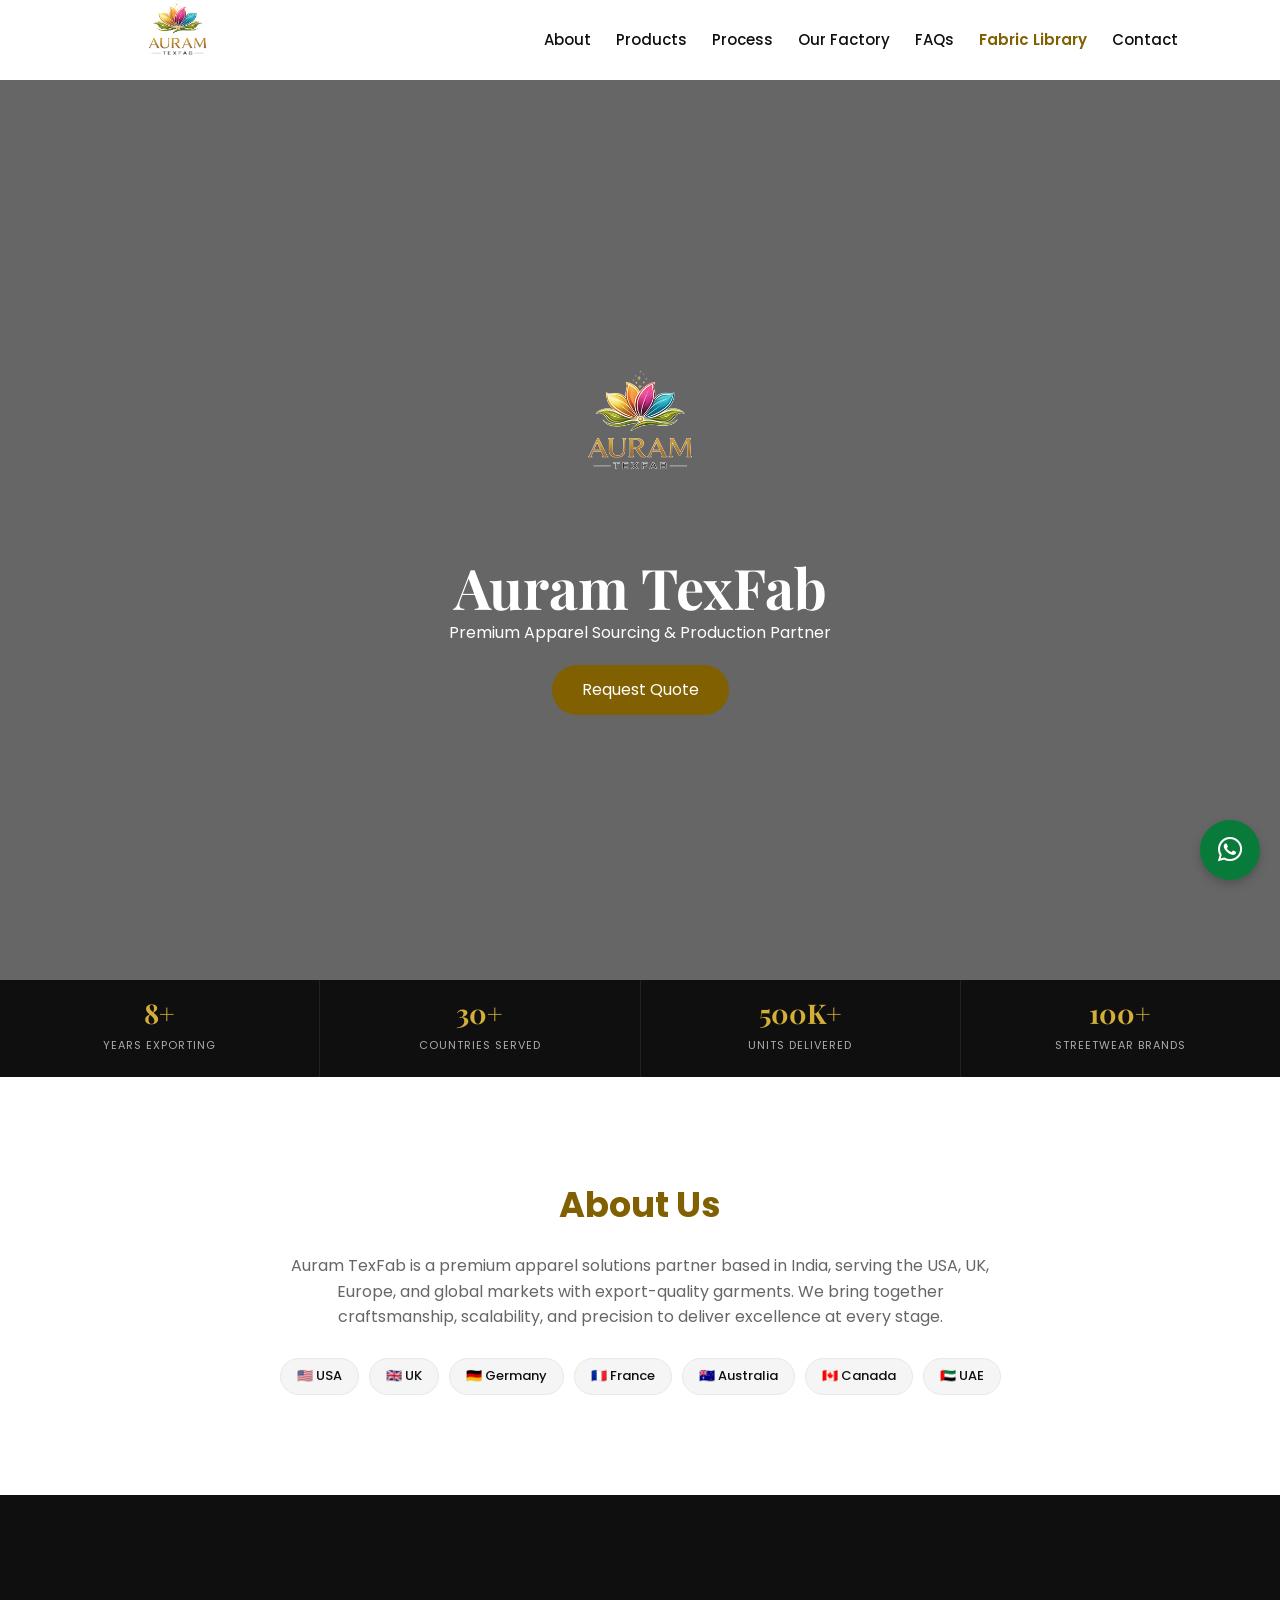
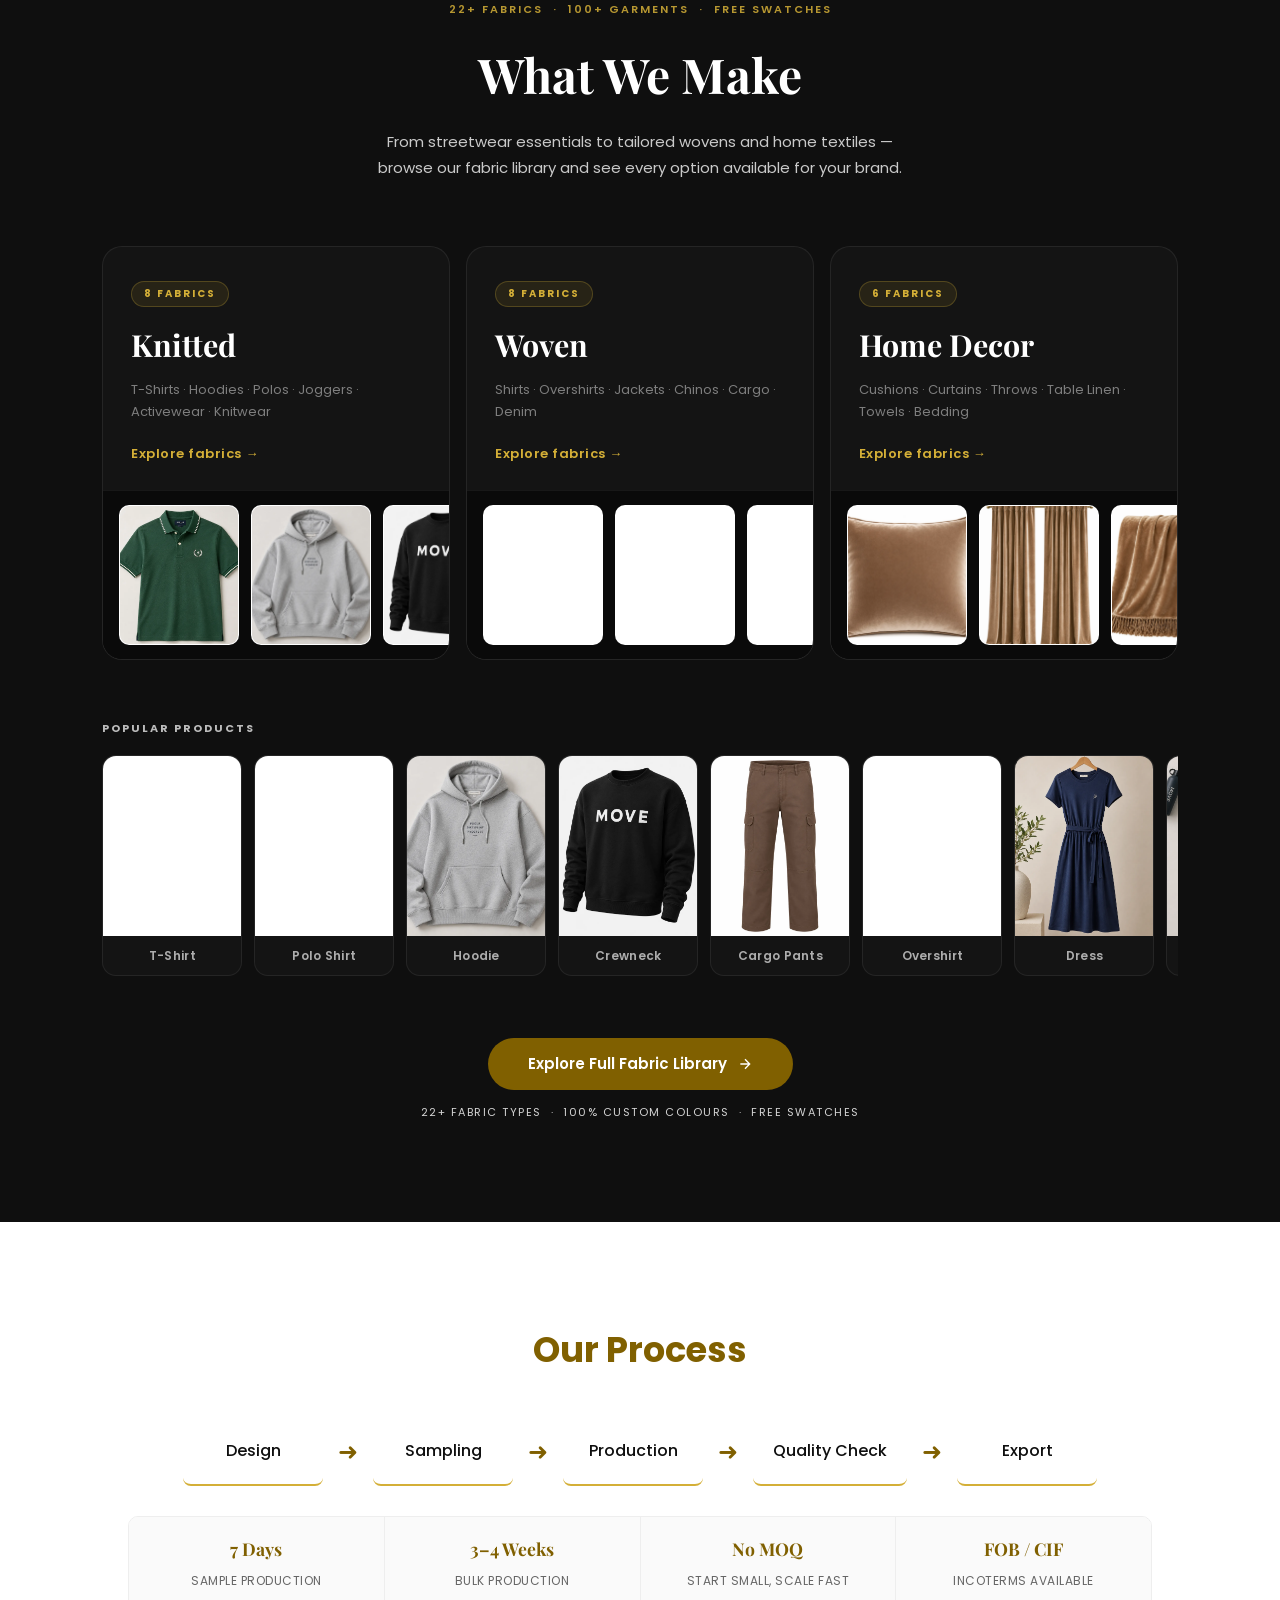
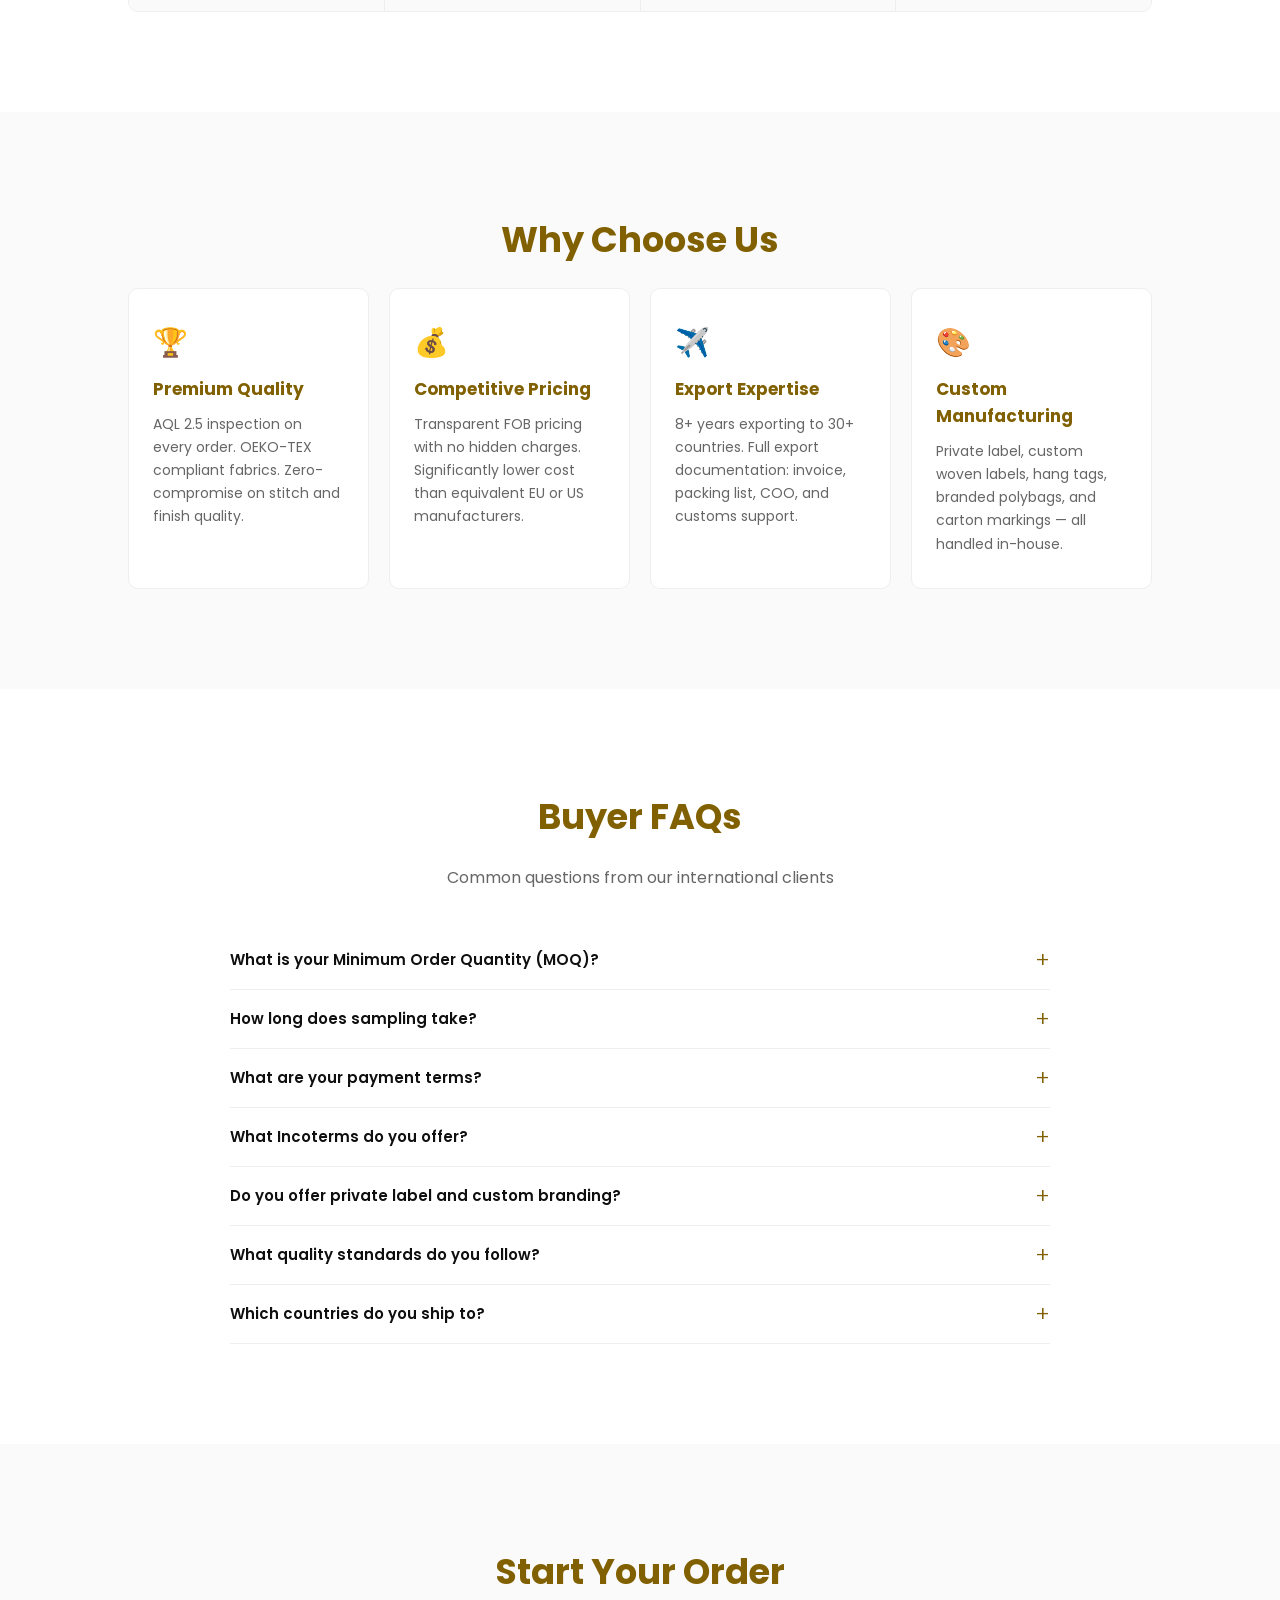
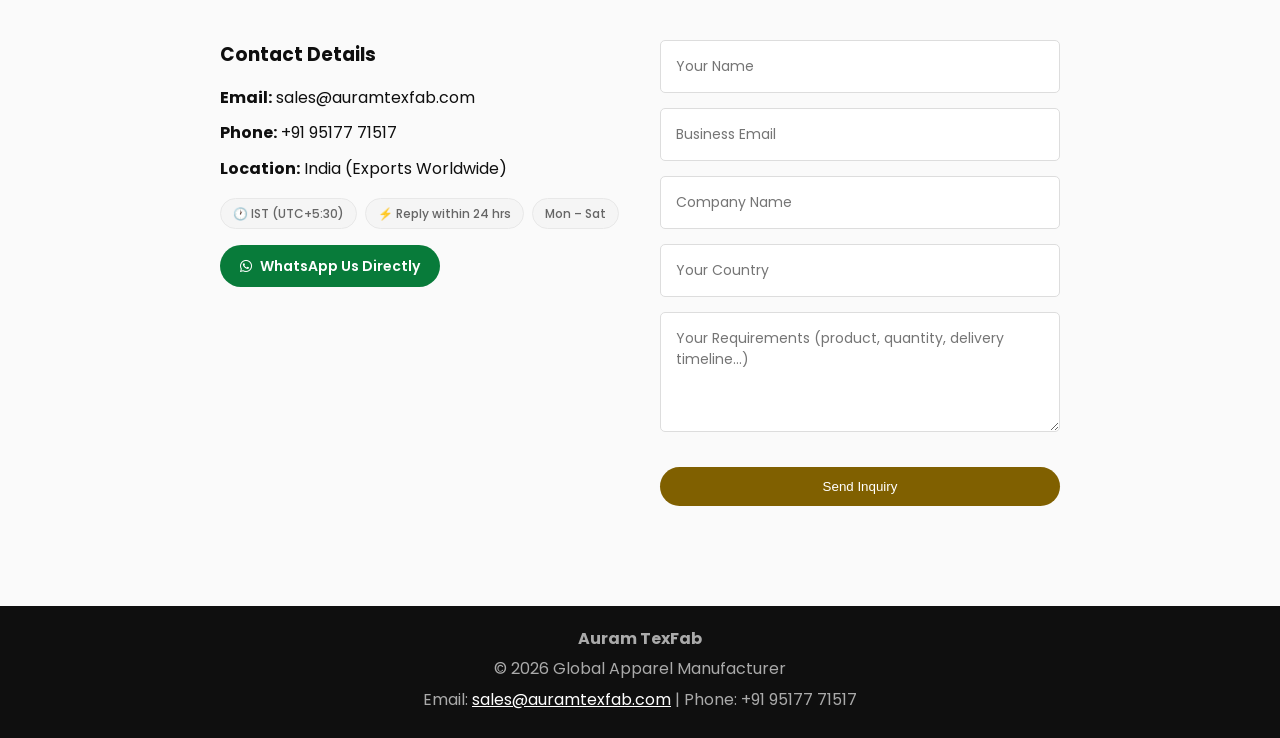
==== index.html @ 02cad9ab "Install Vercel Web Analytics ## Vercel Web Analytics Installation Report  ### Summary Successfully i" ====
<!doctype html>
<html lang="en">
  <head>
    <meta charset="UTF-8" />
    <meta name="viewport" content="width=device-width, initial-scale=1.0" />

        <meta name="description" content="Premium apparel sourcing and custom garment manufacturing from India. Explore Auram TexFab’s quality, production capabilities, and fabric collection." />
<link rel="icon" type="image/png" sizes="128x128" href="/favicon.png" />
    <title>Auram TexFab | Global Apparel Manufacturer</title>
    <script type="application/ld+json">
      {
        "@context": "https://schema.org",
        "@type": "Organization",
        "@id": "https://www.auramtexfab.com/#organization",
        "name": "Auram TexFab",
        "url": "https://www.auramtexfab.com/",
        "description": "Auram TexFab is a premium apparel solutions partner based in India, serving the USA, UK, Europe, and global markets with export-quality garments.",
        "logo": {
          "@type": "ImageObject",
          "url": "https://www.auramtexfab.com/favicon.png",
          "width": 128,
          "height": 128
        },
        "contactPoint": {
          "@type": "ContactPoint",
          "contactType": "Sales",
          "email": "sales@auramtexfab.com",
          "telephone": "+91 95177 71517",
          "availableLanguage": "English"
        }
      }
    </script>

    <link rel="stylesheet" href="Style.css" />
    <link rel="preconnect" href="https://cdnjs.cloudflare.com" crossorigin />
    <link rel="preload" href="https://cdnjs.cloudflare.com/ajax/libs/font-awesome/6.5.0/css/all.min.css" as="style" onload="this.onload=null;this.rel='stylesheet'" />
    <noscript><link rel="stylesheet" href="https://cdnjs.cloudflare.com/ajax/libs/font-awesome/6.5.0/css/all.min.css" /></noscript>
  
    <link rel="preconnect" href="https://fonts.googleapis.com" />
    <link rel="preconnect" href="https://fonts.gstatic.com" crossorigin />
    <link rel="preload" href="https://fonts.googleapis.com/css2?family=Playfair+Display:wght@600&amp;family=Poppins:wght@300;400;500;600&amp;display=swap" as="style" onload="this.onload=null;this.rel='stylesheet'" />
    <noscript><link rel="stylesheet" href="https://fonts.googleapis.com/css2?family=Playfair+Display:wght@600&amp;family=Poppins:wght@300;400;500;600&amp;display=swap" /></noscript>
  
    <!-- Vercel Web Analytics -->
    <script>
      window.va = window.va || function () { (window.vaq = window.vaq || []).push(arguments); };
    </script>
    <script defer src="/_vercel/insights/script.js"></script>
  </head>

  <body>
    <!-- NAV -->
    <nav class="nav">
      <a href="index.html"
        ><img src="LogoOptimized.svg" class="nav-logo" alt="Auram TexFab Logo"
       width="512" height="341" decoding="async"/></a>

      <button class="nav-toggle" id="navToggle" aria-label="Toggle navigation">
        &#9776;
      </button>

      <div class="nav-links" id="navLinks">
        <a href="index.html#about">About</a>
        <a href="index.html#products">Products</a>
        <a href="index.html#process">Process</a>
        <a href="gallery.html">Our Factory</a>
        <a href="index.html#faq">FAQs</a>
        <a href="catalogue/index.html">Fabric Library</a>
        <a href="index.html#contact">Contact</a>
      </div>
    </nav>

    <!-- HERO -->
    <section class="hero bg-home">
      <div class="overlay"></div>

      <div class="hero-content">
        <img src="LogoOptimized.svg" class="hero-logo" alt="Auram TexFab Hero Logo"  width="512" height="341" fetchpriority="high" decoding="async"/>
        <h1>Auram TexFab</h1>
        <p>Premium Apparel Sourcing &amp; Production Partner</p>
        <a href="#contact" class="btn">Request Quote</a>
      </div>
    </section>

    <!-- TRUST BAR -->
    <div class="trust-bar">
      <div class="trust-bar-item">
        <strong>8+</strong>
        <span>Years Exporting</span>
      </div>
      <div class="trust-bar-item">
        <strong>30+</strong>
        <span>Countries Served</span>
      </div>
      <div class="trust-bar-item">
        <strong>500K+</strong>
        <span>Units Delivered</span>
      </div>
      <div class="trust-bar-item">
        <strong>100+</strong>
        <span>Streetwear Brands</span>
      </div>
    </div>

    <!-- ABOUT -->
    <section id="about" class="section">
      <h2>About Us</h2>
      <p class="sub-text">
        Auram TexFab is a premium apparel solutions partner based in India,
        serving the USA, UK, Europe, and global markets with export-quality
        garments. We bring together craftsmanship, scalability, and precision to
        deliver excellence at every stage.
      </p>

      <div class="market-flags">
        <span class="market-flag">🇺🇸 USA</span>
        <span class="market-flag">🇬🇧 UK</span>
        <span class="market-flag">🇩🇪 Germany</span>
        <span class="market-flag">🇫🇷 France</span>
        <span class="market-flag">🇦🇺 Australia</span>
        <span class="market-flag">🇨🇦 Canada</span>
        <span class="market-flag">🇦🇪 UAE</span>
      </div>
    </section>

    <!-- COLLECTION -->
    <section id="products" class="collection-section">
      <div class="collection-inner">
        <div class="collection-head">
          <span class="collection-eyebrow"
            >22+ Fabrics &nbsp;·&nbsp; 100+ Garments &nbsp;·&nbsp; Free
            Swatches</span
          >
          <h2>What We Make</h2>
          <p class="collection-sub">
            From streetwear essentials to tailored wovens and home textiles —
            browse our fabric library and see every option available for your
            brand.
          </p>
        </div>

        <div class="collection-cats">
          <div class="ccat">
            <a href="catalogue/index.html#knitted" class="ccat-link-wrap">
              <div class="ccat-top">
                <span class="ccat-tag">8 Fabrics</span>
                <h3>Knitted</h3>
                <p>
                  T-Shirts · Hoodies · Polos · Joggers · Activewear · Knitwear
                </p>
                <span class="ccat-cta">Explore fabrics →</span>
              </div>
            </a>
            <div class="ccat-imgs">
              <a href="catalogue/index.html#knitted" class="ccat-img-link"
                ><img src="catalogue/images/polo.webp" alt="Polo"
               width="120" height="140" loading="lazy" decoding="async"/></a>
              <a href="catalogue/index.html#knitted" class="ccat-img-link"
                ><img src="catalogue/images/hooodie.webp" alt="Hoodie"
               width="120" height="140" loading="lazy" decoding="async"/></a>
              <a href="catalogue/index.html#knitted" class="ccat-img-link"
                ><img
                  src="catalogue/images/heavyweight_crew_neck.webp"
                  alt="Crewneck"
               width="120" height="140" loading="lazy" decoding="async"/></a>
            </div>
          </div>

          <div class="ccat">
            <a href="catalogue/index.html#woven" class="ccat-link-wrap">
              <div class="ccat-top">
                <span class="ccat-tag">8 Fabrics</span>
                <h3>Woven</h3>
                <p>Shirts · Overshirts · Jackets · Chinos · Cargo · Denim</p>
                <span class="ccat-cta">Explore fabrics →</span>
              </div>
            </a>
            <div class="ccat-imgs">
              <a href="catalogue/index.html#woven" class="ccat-img-link"
                ><img
                  src="catalogue/images/shirt_oxford.webp"
                  alt="Oxford Shirt"
               width="120" height="140" loading="lazy" decoding="async"/></a>
              <a href="catalogue/index.html#woven" class="ccat-img-link"
                ><img
                  src="catalogue/images/overshirt_linen.webp"
                  alt="Linen Overshirt"
               width="120" height="140" loading="lazy" decoding="async"/></a>
              <a href="catalogue/index.html#woven" class="ccat-img-link"
                ><img
                  src="catalogue/images/jacket_canvas.webp"
                  alt="Canvas Jacket"
               width="120" height="140" loading="lazy" decoding="async"/></a>
            </div>
          </div>

          <div class="ccat">
            <a href="catalogue/index.html#homedecor" class="ccat-link-wrap">
              <div class="ccat-top">
                <span class="ccat-tag">6 Fabrics</span>
                <h3>Home Decor</h3>
                <p>
                  Cushions · Curtains · Throws · Table Linen · Towels · Bedding
                </p>
                <span class="ccat-cta">Explore fabrics →</span>
              </div>
            </a>
            <div class="ccat-imgs">
              <a href="catalogue/index.html#homedecor" class="ccat-img-link"
                ><img
                  src="catalogue/images/cushion_velvet.webp"
                  alt="Velvet Cushion"
               width="120" height="140" loading="lazy" decoding="async"/></a>
              <a href="catalogue/index.html#homedecor" class="ccat-img-link"
                ><img
                  src="catalogue/images/curtain_velvet.webp"
                  alt="Velvet Curtain"
               width="120" height="140" loading="lazy" decoding="async"/></a>
              <a href="catalogue/index.html#homedecor" class="ccat-img-link"
                ><img
                  src="catalogue/images/throw_velvet.webp"
                  alt="Velvet Throw"
               width="120" height="140" loading="lazy" decoding="async"/></a>
              <a href="catalogue/index.html#homedecor" class="ccat-img-link"
                ><img src="catalogue/images/bed_linen.webp" alt="Bed Linen"
               width="120" height="140" loading="lazy" decoding="async"/></a>
              <a href="catalogue/index.html#homedecor" class="ccat-img-link"
                ><img src="catalogue/images/towel_terry.webp" alt="Terry Towel"
               width="120" height="140" loading="lazy" decoding="async"/></a>
              <a href="catalogue/index.html#homedecor" class="ccat-img-link"
                ><img
                  src="catalogue/images/tablemat_linen.webp"
                  alt="Linen Tablemat"
               width="120" height="140" loading="lazy" decoding="async"/></a>
              <a href="catalogue/index.html#homedecor" class="ccat-img-link"
                ><img
                  src="catalogue/images/cushion_felt.webp"
                  alt="Felt Cushion"
               width="120" height="140" loading="lazy" decoding="async"/></a>
              <a href="catalogue/index.html#homedecor" class="ccat-img-link"
                ><img
                  src="catalogue/images/pillowcover_velvet.webp"
                  alt="Velvet Pillowcover"
               width="120" height="140" loading="lazy" decoding="async"/></a>
            </div>
          </div>
        </div>

        <div class="pstrip-wrap">
          <div class="pstrip-label">Popular Products</div>
          <div class="product-strip">
            <a href="catalogue/index.html" class="pstrip-item"
              ><img
                src="catalogue/images/ribknit_tshirt.webp"
                alt=""
               width="225" height="180" loading="lazy" decoding="async"/><span>T-Shirt</span></a
            >
            <a href="catalogue/index.html" class="pstrip-item"
              ><img
                src="catalogue/images/polo_interlock.webp"
                alt=""
               width="225" height="180" loading="lazy" decoding="async"/><span>Polo Shirt</span></a
            >
            <a href="catalogue/index.html" class="pstrip-item"
              ><img src="catalogue/images/hooodie.webp" alt=""  width="225" height="180" loading="lazy" decoding="async"/><span
                >Hoodie</span
              ></a
            >
            <a href="catalogue/index.html" class="pstrip-item"
              ><img
                src="catalogue/images/heavyweight_crew_neck.webp"
                alt=""
               width="225" height="180" loading="lazy" decoding="async"/><span>Crewneck</span></a
            >
            <a href="catalogue/index.html" class="pstrip-item"
              ><img src="catalogue/images/cargo_twill.webp" alt=""  width="225" height="180" loading="lazy" decoding="async"/><span
                >Cargo Pants</span
              ></a
            >
            <a href="catalogue/index.html" class="pstrip-item"
              ><img
                src="catalogue/images/overshirt_linen.webp"
                alt=""
               width="225" height="180" loading="lazy" decoding="async"/><span>Overshirt</span></a
            >
            <a href="catalogue/index.html" class="pstrip-item"
              ><img src="catalogue/images/dress.webp" alt=""  width="225" height="180" loading="lazy" decoding="async"/><span
                >Dress</span
              ></a
            >
            <a href="catalogue/index.html" class="pstrip-item"
              ><img
                src="catalogue/images/frenchterry_joggers.webp"
                alt=""
               width="225" height="180" loading="lazy" decoding="async"/><span>Joggers</span></a
            >
            <a href="catalogue/index.html" class="pstrip-item"
              ><img
                src="catalogue/images/jacket_canvas.webp"
                alt=""
               width="225" height="180" loading="lazy" decoding="async"/><span>Jacket</span></a
            >
            <a href="catalogue/index.html" class="pstrip-item"
              ><img
                src="catalogue/images/loungewear.webp"
                alt=""
               width="225" height="180" loading="lazy" decoding="async"/><span>Loungewear</span></a
            >
          </div>
        </div>

        <div class="collection-cta">
          <a href="catalogue/index.html" class="btn-catalogue">
            Explore Full Fabric Library
            <svg
              viewBox="0 0 24 24"
              fill="none"
              stroke="currentColor"
              stroke-width="2"
              width="16"
              height="16"
            >
              <path d="M5 12h14M12 5l7 7-7 7" />
            </svg>
          </a>
          <p class="cta-note">
            22+ fabric types &nbsp;·&nbsp; 100% custom colours &nbsp;·&nbsp;
            Free swatches
          </p>
        </div>
      </div>
    </section>

    <!-- PROCESS -->
    <section id="process" class="section">
      <h2>Our Process</h2>

      <div class="process">
        <div class="process-step">Design</div>
        <div class="process-arrow">&#10140;</div>
        <div class="process-step">Sampling</div>
        <div class="process-arrow">&#10140;</div>
        <div class="process-step">Production</div>
        <div class="process-arrow">&#10140;</div>
        <div class="process-step">Quality Check</div>
        <div class="process-arrow">&#10140;</div>
        <div class="process-step">Export</div>
      </div>

      <div class="process-timeline">
        <div class="timeline-item">
          <strong>7 Days</strong>
          <span>Sample Production</span>
        </div>
        <div class="timeline-item">
          <strong>3–4 Weeks</strong>
          <span>Bulk Production</span>
        </div>
        <div class="timeline-item">
          <strong>No MOQ</strong>
          <span>Start small, scale fast</span>
        </div>
        <div class="timeline-item">
          <strong>FOB / CIF</strong>
          <span>Incoterms Available</span>
        </div>
      </div>
    </section>

    <!-- WHY US -->
    <section class="section light">
      <h2>Why Choose Us</h2>

      <div class="grid">
        <div class="why-card">
          <div class="why-icon">🏆</div>
          <h3>Premium Quality</h3>
          <p>
            AQL 2.5 inspection on every order. OEKO-TEX compliant fabrics.
            Zero-compromise on stitch and finish quality.
          </p>
        </div>
        <div class="why-card">
          <div class="why-icon">💰</div>
          <h3>Competitive Pricing</h3>
          <p>
            Transparent FOB pricing with no hidden charges. Significantly lower
            cost than equivalent EU or US manufacturers.
          </p>
        </div>
        <div class="why-card">
          <div class="why-icon">✈️</div>
          <h3>Export Expertise</h3>
          <p>
            8+ years exporting to 30+ countries. Full export documentation:
            invoice, packing list, COO, and customs support.
          </p>
        </div>
        <div class="why-card">
          <div class="why-icon">🎨</div>
          <h3>Custom Manufacturing</h3>
          <p>
            Private label, custom woven labels, hang tags, branded polybags, and
            carton markings — all handled in-house.
          </p>
        </div>
      </div>
    </section>

    <!-- FAQ -->
    <section id="faq" class="section">
      <h2>Buyer FAQs</h2>
      <p class="sub-text">Common questions from our international clients</p>

      <div class="faq-list">
        <div class="faq-item">
          <button class="faq-question">
            What is your Minimum Order Quantity (MOQ)?
            <span class="faq-icon">+</span>
          </button>
          <div class="faq-answer">
            We have no minimum order quantity. Whether you're launching a
            capsule collection or scaling a full streetwear line, we work with
            you at any volume. Contact us to discuss your needs.
          </div>
        </div>

        <div class="faq-item">
          <button class="faq-question">
            How long does sampling take?
            <span class="faq-icon">+</span>
          </button>
          <div class="faq-answer">
            We offer free fabric sampling so you can feel the quality before
            committing to an order. Garment sample production takes 7 days after
            design and fabric confirmation.
          </div>
        </div>

        <div class="faq-item">
          <button class="faq-question">
            What are your payment terms?
            <span class="faq-icon">+</span>
          </button>
          <div class="faq-answer">
            We accept 30% advance via T/T (bank transfer) with the 70% balance
            payable before shipment. L/C at sight is available for orders above
            $10,000. PayPal is accepted for sample payments.
          </div>
        </div>

        <div class="faq-item">
          <button class="faq-question">
            What Incoterms do you offer?
            <span class="faq-icon">+</span>
          </button>
          <div class="faq-answer">
            We ship FOB (Surat / Mumbai port), CIF to your destination port, and
            Ex-Works from our factory. We work with all major freight forwarders
            and can help coordinate logistics on your behalf.
          </div>
        </div>

        <div class="faq-item">
          <button class="faq-question">
            Do you offer private label and custom branding?
            <span class="faq-icon">+</span>
          </button>
          <div class="faq-answer">
            Yes. We handle custom woven labels, printed care labels, hang tags,
            branded polybag printing, and carton markings with your brand
            details. Full private-label production is available at no extra MOQ.
          </div>
        </div>

        <div class="faq-item">
          <button class="faq-question">
            What quality standards do you follow?
            <span class="faq-icon">+</span>
          </button>
          <div class="faq-answer">
            We follow AQL 2.5 inspection standards on all bulk orders and use
            OEKO-TEX compliant fabrics. Pre-shipment inspections by third-party
            QC agencies (QIMA, Bureau Veritas, SGS) can be arranged at your
            request.
          </div>
        </div>

        <div class="faq-item">
          <button class="faq-question">
            Which countries do you ship to?
            <span class="faq-icon">+</span>
          </button>
          <div class="faq-answer">
            We ship to the USA, UK, Germany, France, Netherlands, Australia,
            Canada, UAE, and 25+ other countries. We are experienced in all
            major international shipping regulations and customs requirements.
          </div>
        </div>
      </div>
    </section>

    <!-- CONTACT -->
    <section id="contact" class="section light">
      <h2>Start Your Order</h2>

      <div class="contact-wrapper">
        <div class="contact-info">
          <h3>Contact Details</h3>
          <p><strong>Email:</strong> sales@auramtexfab.com</p>
          <p><strong>Phone:</strong> +91 95177 71517</p>
          <p><strong>Location:</strong> India (Exports Worldwide)</p>

          <div class="contact-badges">
            <span class="contact-badge">🕐 IST (UTC+5:30)</span>
            <span class="contact-badge">⚡ Reply within 24 hrs</span>
            <span class="contact-badge">Mon – Sat</span>
          </div>

          <a
            href="https://wa.me/919517771517?text=Hi%20Auram%20TexFab%2C%20I%27m%20interested%20in%20placing%20a%20bulk%20order.%20Can%20you%20share%20your%20catalog%20and%20pricing%3F"
            class="contact-wa-link"
            target="_blank"
            rel="noopener"
          >
            <i class="fa-brands fa-whatsapp"></i> WhatsApp Us Directly
          </a>
        </div>

        <form action="https://formspree.io/f/xgoprney" method="POST">
          <input type="text" name="name" placeholder="Your Name" required />
          <input
            type="email"
            name="email"
            placeholder="Business Email"
            required
          />
          <input type="text" name="company" placeholder="Company Name" />
          <input type="text" name="country" placeholder="Your Country" />
          <textarea
            name="message"
            placeholder="Your Requirements (product, quantity, delivery timeline…)"
            required
          ></textarea>

          <input type="hidden" name="_redirect" value="thankyou.html" />
          <input type="hidden" name="source" value="Auram TexFab Website" />

          <button type="submit" class="btn">Send Inquiry</button>
        </form>
      </div>
    </section>

    <!-- FOOTER -->
    <footer class="footer-home">
      <p><strong>Auram TexFab</strong></p>
      <p>© 2026 Global Apparel Manufacturer</p>
      <p>
        Email:
        <a href="mailto:sales@auramtexfab.com">sales@auramtexfab.com</a> |
        <span class="no-wrap">Phone: +91 95177 71517</span>
      </p>
    </footer>

    <!-- WHATSAPP -->
    <a
      href="https://wa.me/919517771517?text=Hi%20Auram%20TexFab%2C%20I%27m%20interested%20in%20placing%20a%20bulk%20order.%20Can%20you%20share%20your%20catalog%20and%20pricing%3F"
      class="whatsapp"
      aria-label="Chat on WhatsApp"
      target="_blank"
      rel="noopener"
    >
      <i class="fa-brands fa-whatsapp"></i>
    </a>

    <script src="Script.js"></script>
  </body>
</html>
---- Style.css ----
/* GLOBAL */
:root {
  --gold: #D4AF37;
  --gold-action: #806000;
  --black: #0f0f0f;
  --white: #ffffff;
  --gray: #666;
}

* {
  margin: 0;
  padding: 0;
  box-sizing: border-box;
}

body {
  font-family: 'Poppins', 'Segoe UI', sans-serif;
  color: var(--black);
  background-color: var(--white);
  line-height: 1.6;
  padding-top: 80px;
}

/* NAV */
.nav {
  display: flex;
  justify-content: space-between;
  align-items: center;
  padding: 0 8%;
  height: 80px;
  position: fixed;
  top: 0;
  left: 0;
  width: 100%;
  background: rgba(255, 255, 255, 0.95);
  backdrop-filter: blur(10px);
  z-index: 1000;
}

.nav-logo {
  height: 100px;
  width: auto;
  object-fit: contain;
  transition: 0.3s;
}

.nav-links {
  display: flex;
  align-items: center;
}

.nav-links a {
  margin-left: 25px;
  text-decoration: none;
  color: var(--black);
  font-weight: 500;
  font-size: 15px;
  transition: 0.3s;
}

.nav-links a:hover {
  color: var(--gold);
}

.nav-links a[href*="catalogue"] {
  color: var(--gold-action);
  font-weight: 600;
}

.nav-toggle {
  display: none;
  font-size: 24px;
  background: none;
  border: none;
  cursor: pointer;
  color: var(--black);
}

/* HERO */
.hero {
  min-height: 100vh;
  display: flex;
  align-items: center;
  justify-content: center;
  position: relative;
  text-align: center;
}

.hero.hero-small {
  min-height: 60vh;
  padding-top: 80px;
}

.hero .overlay {
  position: absolute;
  inset: 0;
  background: rgba(0, 0, 0, 0.6);
  z-index: 1;
}

.hero.light-overlay .overlay {
  background: linear-gradient(rgba(255, 255, 255, 0.85), rgba(255, 255, 255, 0.95));
  z-index: 1;
}

.hero-content {
  position: relative;
  z-index: 2;
  color: white;
  padding: 0 20px;
  width: 100%;
}

.hero.hero-dark-text .hero-content {
  color: var(--black);
}

.hero.hero-dark-text .hero-content p {
  color: #555;
}

/* Specific Backgrounds */
.bg-home {
  background: url('https://images.unsplash.com/photo-1523381210434-271e8be1f52b?q=80&w=2000') center/cover no-repeat;
}

.bg-tshirt {
  background: url('https://images.unsplash.com/photo-1520975922203-bc0b6b6f6c0b') center/cover no-repeat;
}

.bg-jackets {
  background: url('https://images.unsplash.com/photo-1600180758890-6b94519a8ba3') center/cover no-repeat;
}

.bg-shirts {
  background: url('https://images.unsplash.com/photo-1603252109303-2751441dd157') center/cover no-repeat;
}

.bg-polos {
  background: url('images/polo-hero.png') center/cover no-repeat;
}

.bg-knitwear {
  background: url('https://images.unsplash.com/photo-1574180566232-aaad1b5b8450') center/cover no-repeat;
}

.hero-logo {
  height: 180px;
  margin-bottom: 20px;
}

.hero-logo.hero-logo-small {
  height: auto;
  width: 90px;
  filter: grayscale(100%) brightness(0);
}

.hero h1 {
  font-family: 'Playfair Display', serif;
  font-size: 3.5rem;
  line-height: 1.2;
}

.hero.hero-small h1 {
  font-family: 'Segoe UI', sans-serif;
  font-size: 42px;
  font-weight: 400;
}

.btn {
  background: var(--gold-action);
  padding: 12px 30px;
  color: white;
  text-decoration: none;
  display: inline-block;
  margin-top: 20px;
  border-radius: 30px;
  transition: 0.3s;
  border: none;
  cursor: pointer;
}

.btn:hover {
  background: #654c00;
}

/* SECTION */
.section {
  padding: 100px 10%;
  text-align: center;
}

.section.light {
  background: #fafafa;
}

.section h2 {
  color: var(--gold-action);
  margin-bottom: 20px;
  font-size: 2.2rem;
}

.sub-text {
  max-width: 700px;
  margin: auto;
  color: var(--gray);
}

/* GRID */
.grid {
  display: grid;
  grid-template-columns: repeat(auto-fit, minmax(220px, 1fr));
  gap: 20px;
}

.card {
  background: var(--white);
  padding: 40px;
  border: 1px solid #eee;
  border-radius: 10px;
  transition: 0.3s;
  display: flex;
  flex-direction: column;
}

.card.link-card {
  padding: 0;
  justify-content: center;
  align-items: center;
}

.card.link-card a {
  display: flex;
  align-items: center;
  justify-content: center;
  width: 100%;
  padding: 40px;
  text-decoration: none;
  color: var(--black);
  font-weight: 600;
  transition: 0.3s;
  height: 100%;
  overflow: hidden;
}

.card.link-card:hover {
  background: var(--gold-action);
  transform: translateY(-5px);
}

.card.link-card:hover a {
  color: white;
}

.box {
  border: 1px solid #eee;
  padding: 20px;
  border-radius: 8px;
  transition: 0.3s;
  background: var(--white);
  flex: 1;
}

.box:hover {
  transform: translateY(-5px);
  border-color: var(--gold);
}

.box h3 {
  color: var(--gold-action);
  margin-bottom: 10px;
}

/* TABLE  */
table {
  width: 100%;
  border-collapse: collapse;
  margin: 20px 0;
}

th,
td {
  padding: 15px 12px;
  border-bottom: 1px solid #eee;
  text-align: left;
}

th {
  color: var(--gold-action);
  font-weight: 600;
}

/* PROCESS */
.process {
  display: flex;
  justify-content: center;
  align-items: center;
  flex-wrap: wrap;
  gap: 15px;
  margin-top: 40px;
}

.process-step {
  padding: 20px;
  border-bottom: 2px solid var(--gold);
  font-weight: 500;
  min-width: 140px;
  background: white;
  border-radius: 8px;
  transition: all 0.3s ease;
  cursor: pointer;
}

.process-step:hover {
  background: var(--gold-action);
  color: white;
  transform: translateY(-5px);
  box-shadow: 0 8px 20px rgba(0, 0, 0, 0.15);
}

.process-arrow {
  color: var(--gold-action);
  font-size: 24px;
  transition: 0.3s ease;
}

/* CONTACT */
.contact-wrapper {
  display: flex;
  gap: 40px;
  flex-wrap: wrap;
  justify-content: center;
  align-items: flex-start;
  margin-top: 40px;
}

.contact-info {
  text-align: left;
  flex: 1;
  min-width: 250px;
  max-width: 400px;
}

.contact-info h3 {
  margin-bottom: 15px;
}

.contact-info p {
  margin: 10px 0;
}

form {
  flex: 1;
  min-width: 250px;
  max-width: 400px;
  width: 100%;
  display: flex;
  flex-direction: column;
  gap: 15px;
}

input,
textarea {
  width: 100%;
  padding: 15px;
  border: 1px solid #ddd;
  border-radius: 5px;
  font-family: inherit;
  font-size: 14px;
}

textarea {
  resize: vertical;
  min-height: 120px;
}

/* CTA  */
.cta {
  text-align: center;
  margin-top: 40px;
}

/* WHATSAPP */
.whatsapp {
  position: fixed;
  bottom: 20px;
  right: 20px;
  background: #087b3a;
  color: white;
  width: 60px;
  height: 60px;
  display: flex;
  align-items: center;
  justify-content: center;
  border-radius: 50%;
  text-decoration: none;
  font-size: 28px;
  box-shadow: 0 4px 10px rgba(0, 0, 0, 0.2);
  z-index: 1000;
  transition: 0.3s;
}

.whatsapp:hover {
  transform: scale(1.1);
  box-shadow: 0 6px 15px rgba(0, 0, 0, 0.3);
}

/* FOOTER  */
footer {
  background: var(--black);
  color: #aaa;
  text-align: center;
  padding: 20px 20px;
}

.footer-light {
  background: #f8f8f8;
  color: #111;
}

footer a {
  color: #fff;
  text-decoration: underline;
}

footer p {
  margin-bottom: 5px;
}

.no-wrap {
  white-space: nowrap;
}


@media (max-width: 900px) {
  .collection-cats {
    grid-template-columns: 1fr;
  }
}

@media (max-width: 768px) {
  .collection-section {
    padding: 60px 5%;
  }

  .collection-head h2 {
    font-size: 2.2rem;
  }

  .ccat-imgs img {
    width: 90px;
    height: 110px;
  }

  .nav {
    height: 80px;
    padding: 0 5%;
  }

  .nav-logo {
    height: 65px;
    width: auto;
  }

  .nav-toggle {
    display: block;
  }

  .nav-links {
    display: flex;
    flex-direction: column;
    width: 100%;
    background: white;
    position: absolute;
    top: 76px;
    left: 0;
    padding: 20px 0;
    box-shadow: 0 5px 10px rgba(0, 0, 0, 0.1);
    visibility: hidden;
    opacity: 0;
    transform: translateY(-10px);
    transition: all 0.3s ease;
  }

  .nav-links.active {
    visibility: visible;
    opacity: 1;
    transform: translateY(0);
  }

  .nav-links a {
    margin: 8px 0;
    font-size: 18px;
  }

  .hero h1 {
    font-size: 2.5rem;
  }

  .hero.hero-small h1 {
    font-size: 32px;
  }

  .section {
    padding: 60px 5%;
  }

  .process {
    flex-direction: column;
  }

  .process-arrow {
    transform: rotate(90deg);
  }

  .contact-wrapper {
    flex-direction: column;
    align-items: center;
  }

  .contact-info {
    text-align: center;
  }
}

@media (max-width: 480px) {
  .hero h1 {
    font-size: 2rem;
  }

  table {
    display: block;
    overflow-x: auto;
    white-space: nowrap;
  }
}

/* ─── COLLECTION SECTION ────────────────────────── */
.collection-section {
  background: var(--black);
  padding: 100px 8%;
}

.collection-inner {
  max-width: 1200px;
  margin: 0 auto;
}

.collection-head {
  text-align: center;
  margin-bottom: 64px;
}

.collection-eyebrow {
  display: inline-block;
  font-size: 11px;
  font-weight: 600;
  letter-spacing: 2px;
  text-transform: uppercase;
  color: var(--gold);
  margin-bottom: 18px;
  opacity: 0.85;
}

.collection-head h2 {
  font-family: 'Playfair Display', serif;
  font-size: 3rem;
  color: #fff;
  margin-bottom: 16px;
}

.collection-sub {
  color: rgba(255, 255, 255, 0.78);
  max-width: 540px;
  margin: 0 auto;
  font-size: 15px;
  line-height: 1.75;
}

/* ── Category Cards ── */
.collection-cats {
  display: grid;
  grid-template-columns: repeat(3, 1fr);
  gap: 16px;
  margin-bottom: 60px;
}

.ccat {
  background: #141414;
  border: 1px solid rgba(255, 255, 255, 0.07);
  border-radius: 20px;
  overflow: hidden;
  text-decoration: none;
  display: flex;
  flex-direction: column;
  transition: all 0.35s ease;
}

.ccat:hover {
  border-color: var(--gold);
  transform: translateY(-6px);
  box-shadow: 0 20px 50px rgba(212, 175, 55, 0.1);
}

.ccat-top {
  padding: 32px 28px 24px;
  flex: 1;
}

.ccat-tag {
  display: inline-block;
  font-size: 10px;
  font-weight: 700;
  letter-spacing: 2px;
  text-transform: uppercase;
  color: var(--gold);
  background: rgba(212, 175, 55, 0.1);
  border: 1px solid rgba(212, 175, 55, 0.25);
  padding: 4px 12px;
  border-radius: 100px;
  margin-bottom: 14px;
}

.ccat-top h3 {
  font-family: 'Playfair Display', serif;
  font-size: 1.9rem;
  color: #fff;
  margin: 0 0 10px;
}

.ccat-top p {
  font-size: 13px;
  color: rgba(255, 255, 255, 0.45);
  line-height: 1.65;
  margin: 0 0 18px;
}

.ccat-cta {
  font-size: 13px;
  font-weight: 600;
  color: var(--gold);
  letter-spacing: 0.5px;
  transition: letter-spacing 0.3s;
}

.ccat:hover .ccat-cta {
  letter-spacing: 1.5px;
}

.ccat-link-wrap {
  text-decoration: none;
  display: flex;
  flex-direction: column;
  flex: 1;
  color: inherit;
}

.ccat-imgs {
  display: flex;
  gap: 12px;
  background: #0a0a0a;
  border-top: 1px solid rgba(255, 255, 255, 0.06);
  overflow-x: auto;
  padding: 14px 16px;
  scrollbar-width: none;
  -webkit-overflow-scrolling: touch;
  cursor: grab;
}

.ccat-imgs.active {
  cursor: grabbing;
}

.ccat-imgs::-webkit-scrollbar {
  display: none;
}

.ccat-img-link {
  flex: 0 0 120px;
  width: 120px;
  height: 140px;
  overflow: hidden;
  border-radius: 10px;
  background: #fff;
  transition: all 0.3s ease;
  border: 1px solid rgba(255, 255, 255, 0.03);
}

.ccat-img-link:hover {
  border-color: rgba(212, 175, 55, 0.35);
  background: #121212;
}

.ccat-imgs img {
  width: 120px;
  height: 140px;
  object-fit: cover;
  object-position: center;
  background: #fff;
  padding: 0;
  transition: transform 0.4s ease;
  display: block;
}

.ccat:hover .ccat-imgs img {
  transform: translateY(-4px);
}

/* ── Product Strip ── */
.pstrip-wrap {
  margin-bottom: 56px;
}

.pstrip-label {
  font-size: 11px;
  font-weight: 700;
  letter-spacing: 2px;
  text-transform: uppercase;
  color: rgba(255, 255, 255, 0.72);
  margin-bottom: 18px;
}

.product-strip {
  display: flex;
  gap: 12px;
  overflow-x: auto;
  padding-bottom: 6px;
  scrollbar-width: none;
  cursor: grab;
  -webkit-overflow-scrolling: touch;
}

.product-strip.active {
  cursor: grabbing;
}

.product-strip::-webkit-scrollbar {
  display: none;
}

.pstrip-item {
  flex-shrink: 0;
  width: 140px;
  background: #141414;
  border: 1px solid rgba(255, 255, 255, 0.07);
  border-radius: 14px;
  overflow: hidden;
  text-align: center;
  text-decoration: none;
  transition: all 0.3s ease;
  display: block;
}

.pstrip-item:hover {
  border-color: var(--gold);
  transform: translateY(-4px);
  box-shadow: 0 12px 28px rgba(212, 175, 55, 0.1);
}

.pstrip-item img {
  width: 100%;
  height: 180px;
  object-fit: cover;
  object-position: center;
  display: block;
  background: #fff;
  padding: 0;
}

.pstrip-item span {
  display: block;
  font-size: 12px;
  font-weight: 600;
  color: rgba(255, 255, 255, 0.65);
  padding: 10px 8px;
  letter-spacing: 0.3px;
}

/* ── Collection CTA ── */
.collection-cta {
  text-align: center;
}

.btn-catalogue {
  display: inline-flex;
  align-items: center;
  gap: 10px;
  background: var(--gold-action);
  color: #fff;
  padding: 14px 40px;
  border-radius: 100px;
  text-decoration: none;
  font-weight: 600;
  font-size: 15px;
  transition: all 0.3s ease;
  margin-bottom: 14px;
}

.btn-catalogue:hover {
  background: #654c00;
  gap: 16px;
}

.cta-note {
  font-size: 11px;
  color: rgba(255, 255, 255, 0.82);
  margin: 0;
  text-transform: uppercase;
  letter-spacing: 1.5px;
}

/* ─── TRUST BAR ──────────────────────────────────── */
.trust-bar {
  background: var(--black);
  color: #fff;
  display: flex;
  flex-wrap: wrap;
  justify-content: center;
}

.trust-bar-item {
  flex: 1;
  min-width: 150px;
  padding: 20px 24px;
  text-align: center;
  border-right: 1px solid rgba(255, 255, 255, 0.08);
}

.trust-bar-item:last-child {
  border-right: none;
}

.trust-bar-item strong {
  display: block;
  font-size: 1.7rem;
  color: var(--gold);
  font-family: 'Playfair Display', serif;
  line-height: 1;
  margin-bottom: 4px;
}

.trust-bar-item span {
  font-size: 11px;
  text-transform: uppercase;
  letter-spacing: 1px;
  opacity: 0.65;
}

/* ─── MARKET FLAGS ───────────────────────────────── */
.market-flags {
  display: flex;
  flex-wrap: wrap;
  gap: 10px;
  justify-content: center;
  margin-top: 28px;
}

.market-flag {
  background: #f5f5f5;
  border: 1px solid #e8e8e8;
  border-radius: 100px;
  padding: 7px 16px;
  font-size: 13px;
  font-weight: 500;
  display: flex;
  align-items: center;
  gap: 6px;
}

/* ─── ENHANCED WHY-US CARDS ──────────────────────── */
.why-card {
  background: #fff;
  border: 1px solid #eee;
  border-radius: 10px;
  padding: 32px 24px;
  text-align: left;
  transition: 0.3s;
  display: flex;
  flex-direction: column;
  gap: 10px;
}

.why-card:hover {
  transform: translateY(-4px);
  border-color: var(--gold);
  box-shadow: 0 12px 30px rgba(212, 175, 55, 0.12);
}

.why-card .why-icon {
  font-size: 28px;
}

.why-card h3 {
  color: var(--gold-action);
  font-size: 17px;
  margin: 0;
}

.why-card p {
  color: var(--gray);
  font-size: 14px;
  margin: 0;
  line-height: 1.65;
}

/* ─── PROCESS TIMELINE STRIP ─────────────────────── */
.process-timeline {
  display: flex;
  flex-wrap: wrap;
  justify-content: center;
  margin-top: 30px;
  border: 1px solid #eee;
  border-radius: 10px;
  overflow: hidden;
}

.timeline-item {
  flex: 1;
  min-width: 150px;
  padding: 18px 20px;
  text-align: center;
  border-right: 1px solid #eee;
  background: #fafafa;
}

.timeline-item:last-child {
  border-right: none;
}

.timeline-item strong {
  display: block;
  font-size: 1.1rem;
  color: var(--gold-action);
  margin-bottom: 4px;
  font-family: 'Playfair Display', serif;
}

.timeline-item span {
  font-size: 12px;
  color: var(--gray);
  text-transform: uppercase;
  letter-spacing: 0.5px;
}

/* ─── FAQ ────────────────────────────────────────── */
.faq-list {
  max-width: 820px;
  margin: 40px auto 0;
  text-align: left;
}

.faq-item {
  border-bottom: 1px solid #eee;
}

.faq-question {
  width: 100%;
  background: none;
  border: none;
  padding: 18px 0;
  text-align: left;
  font-size: 15px;
  font-weight: 600;
  cursor: pointer;
  display: flex;
  justify-content: space-between;
  align-items: center;
  color: var(--black);
  font-family: inherit;
  line-height: 1.4;
}

.faq-icon {
  color: var(--gold-action);
  font-size: 22px;
  font-weight: 300;
  transition: transform 0.3s;
  flex-shrink: 0;
  margin-left: 16px;
  line-height: 1;
}

.faq-item.open .faq-icon {
  transform: rotate(45deg);
}

.faq-answer {
  max-height: 0;
  overflow: hidden;
  transition: max-height 0.35s ease, padding 0.35s ease;
  color: var(--gray);
  font-size: 14px;
  line-height: 1.75;
}

.faq-item.open .faq-answer {
  max-height: 300px;
  padding-bottom: 20px;
}

/* ─── CONTACT IMPROVEMENTS ───────────────────────── */
.contact-badges {
  display: flex;
  flex-wrap: wrap;
  gap: 8px;
  margin-top: 16px;
}

.contact-badge {
  background: #f5f5f5;
  border: 1px solid #e8e8e8;
  border-radius: 100px;
  padding: 5px 12px;
  font-size: 12px;
  color: var(--gray);
  font-weight: 500;
}

.contact-wa-link {
  display: inline-flex;
  align-items: center;
  gap: 8px;
  background: #087b3a;
  color: #fff;
  padding: 10px 20px;
  border-radius: 30px;
  text-decoration: none;
  font-weight: 600;
  font-size: 14px;
  transition: 0.3s;
  margin-top: 16px;
}

.contact-wa-link:hover {
  background: #065b2c;
}

/* ─── ORDER SPECS (product pages) ────────────────── */
.specs-dl {
  display: grid;
  grid-template-columns: repeat(auto-fit, minmax(180px, 1fr));
  gap: 14px;
  margin-top: 20px;
  text-align: left;
}

.specs-dl div {
  background: #fafafa;
  border: 1px solid #eee;
  border-radius: 8px;
  padding: 14px 16px;
}

.specs-dl dt {
  font-size: 11px;
  text-transform: uppercase;
  letter-spacing: 1px;
  color: var(--gray);
  font-weight: 600;
  margin-bottom: 6px;
}

.specs-dl dd {
  margin: 0;
  font-weight: 600;
  font-size: 15px;
  color: var(--black);
}

/* ─── WHATSAPP TOOLTIP ───────────────────────────── */
.whatsapp::before {
  content: 'Chat on WhatsApp';
  position: absolute;
  right: calc(100% + 12px);
  top: 50%;
  transform: translateY(-50%) translateX(6px);
  background: #075e54;
  color: #fff;
  padding: 6px 14px;
  border-radius: 20px;
  font-size: 13px;
  white-space: nowrap;
  opacity: 0;
  transition: opacity 0.2s, transform 0.2s;
  pointer-events: none;
  font-family: 'Poppins', sans-serif;
}

.whatsapp:hover::before {
  opacity: 1;
  transform: translateY(-50%) translateX(0);
}

/* ─── NAV LOGO PRODUCT PAGES ─────────────────────── */
.nav-logo-product {
  height: 65px;
}

/* Thank you page specific */
.thankyou-container {
  display: flex;
  flex-direction: column;
  align-items: center;
  justify-content: center;
  height: 100vh;
  text-align: center;
  padding: 20px;
}

/* MOBILE OVERRIDES FOR COLLECTION SECTION */
@media (max-width: 900px) {
  .collection-cats {
    grid-template-columns: 1fr;
  }
}

@media (max-width: 768px) {
  html, body {
    overflow-x: hidden;
  }

  .collection-section {
    padding: 60px 5%;
  }

  .collection-head h2 {
    font-size: 2.2rem;
  }

  .ccat-img-link {
    flex: 0 0 90px;
    width: 90px;
    height: 110px;
  }

  .ccat-imgs img {
    width: 90px;
    height: 110px;
  }
  .contact-badges {
    justify-content: center;
    gap: 10px;
  }

  .contact-badge {
    text-align: center;
  }
}
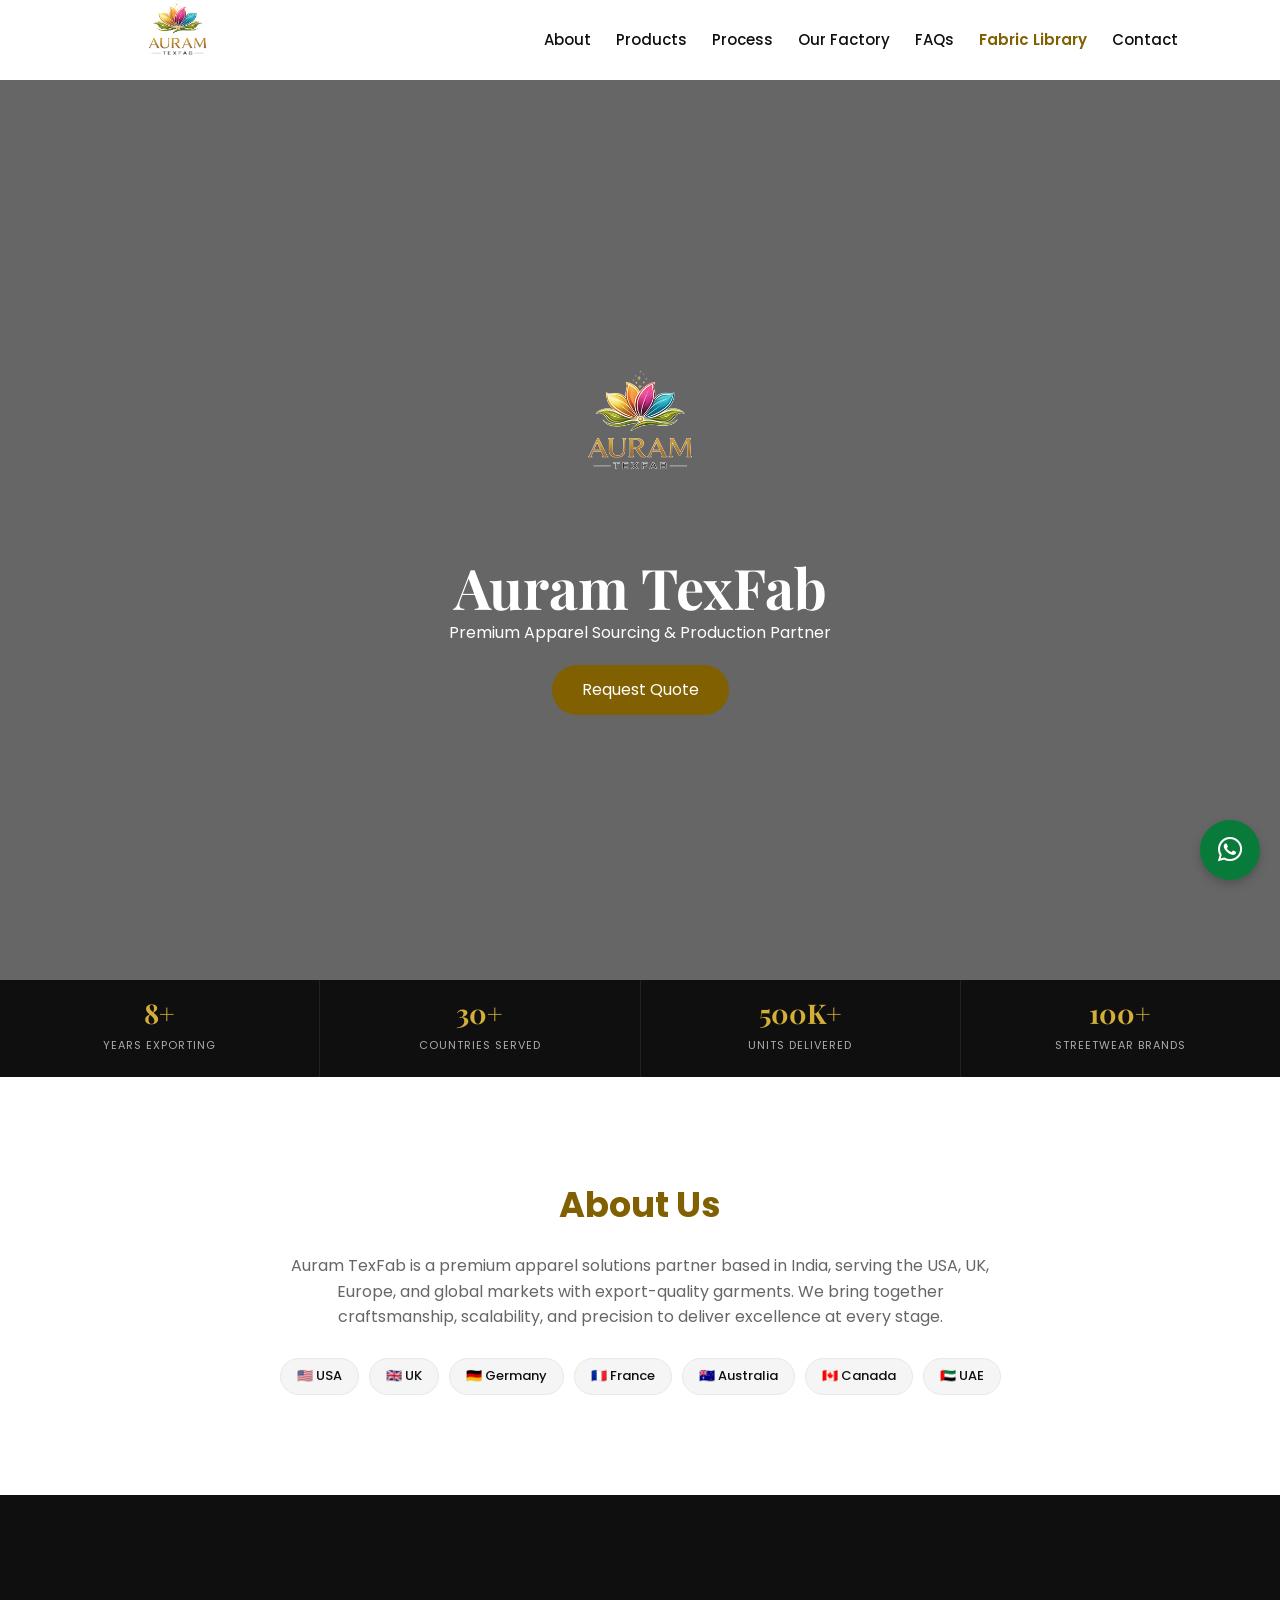
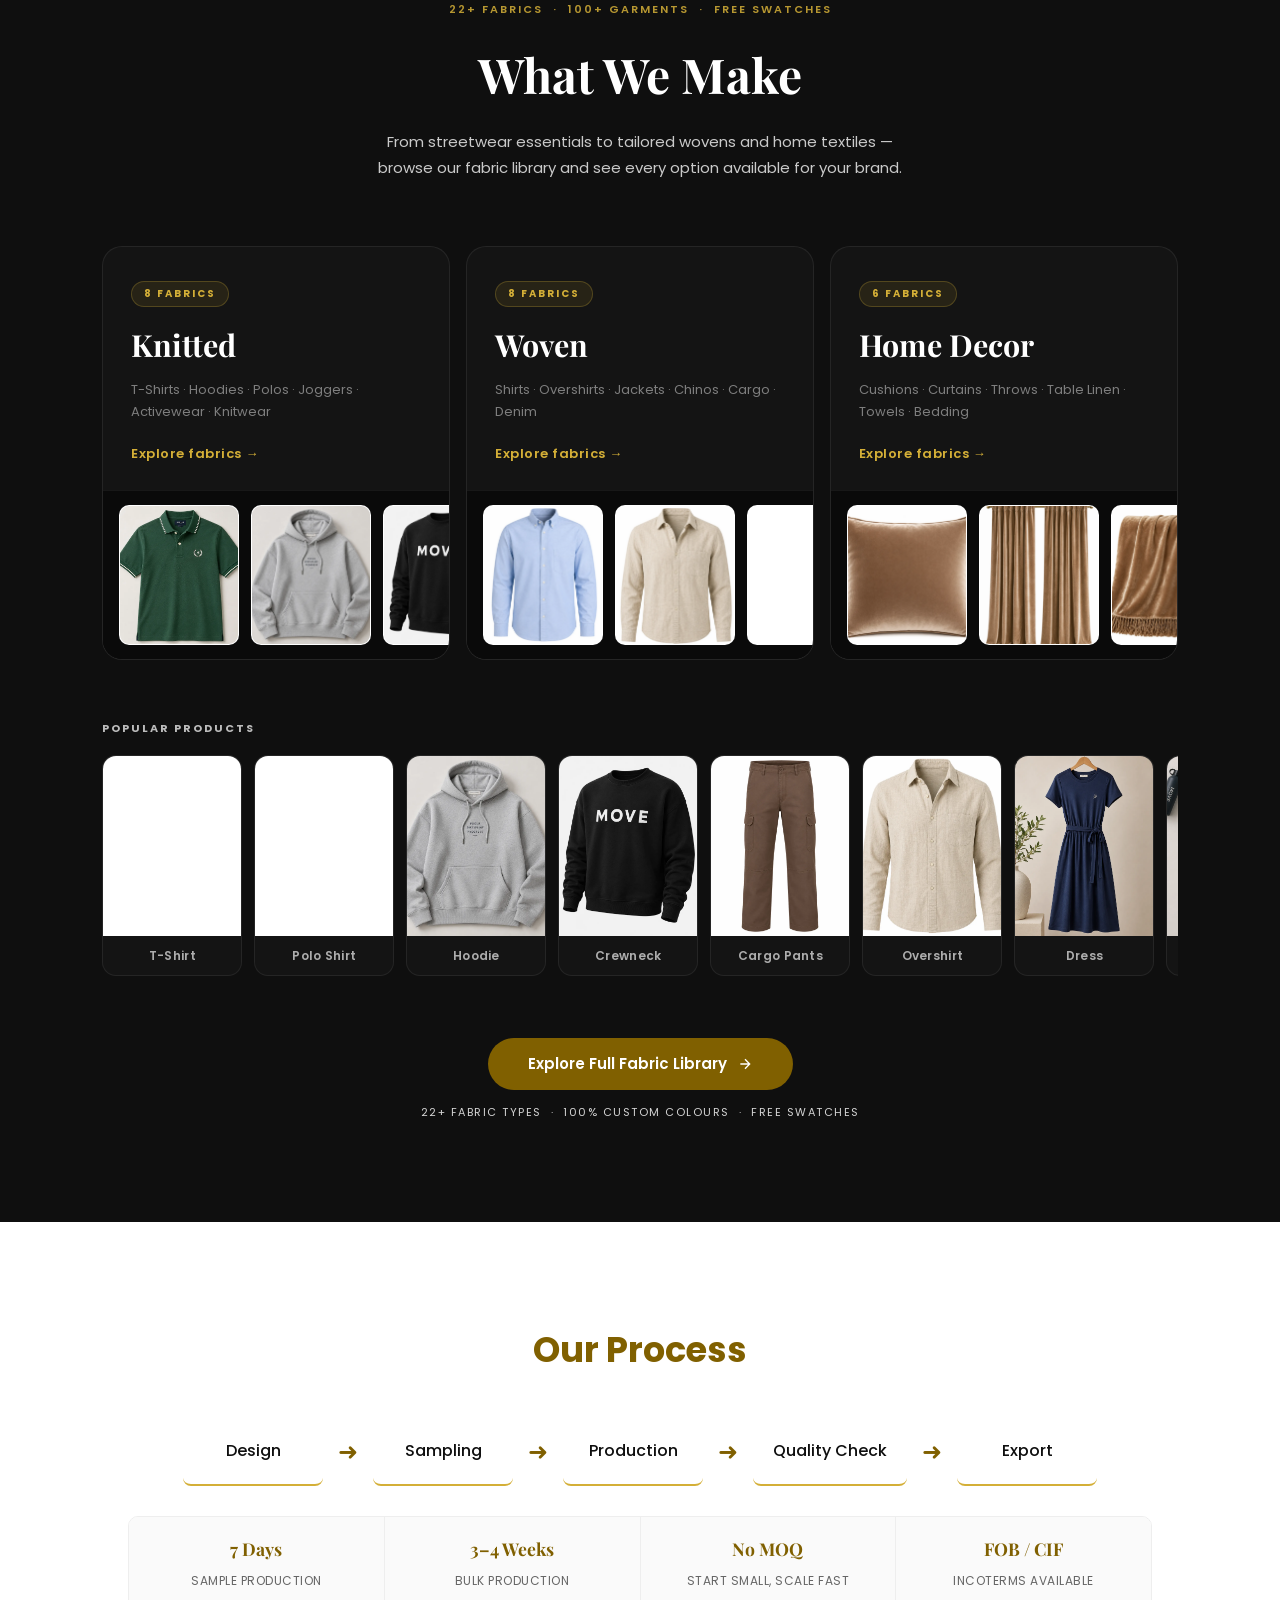
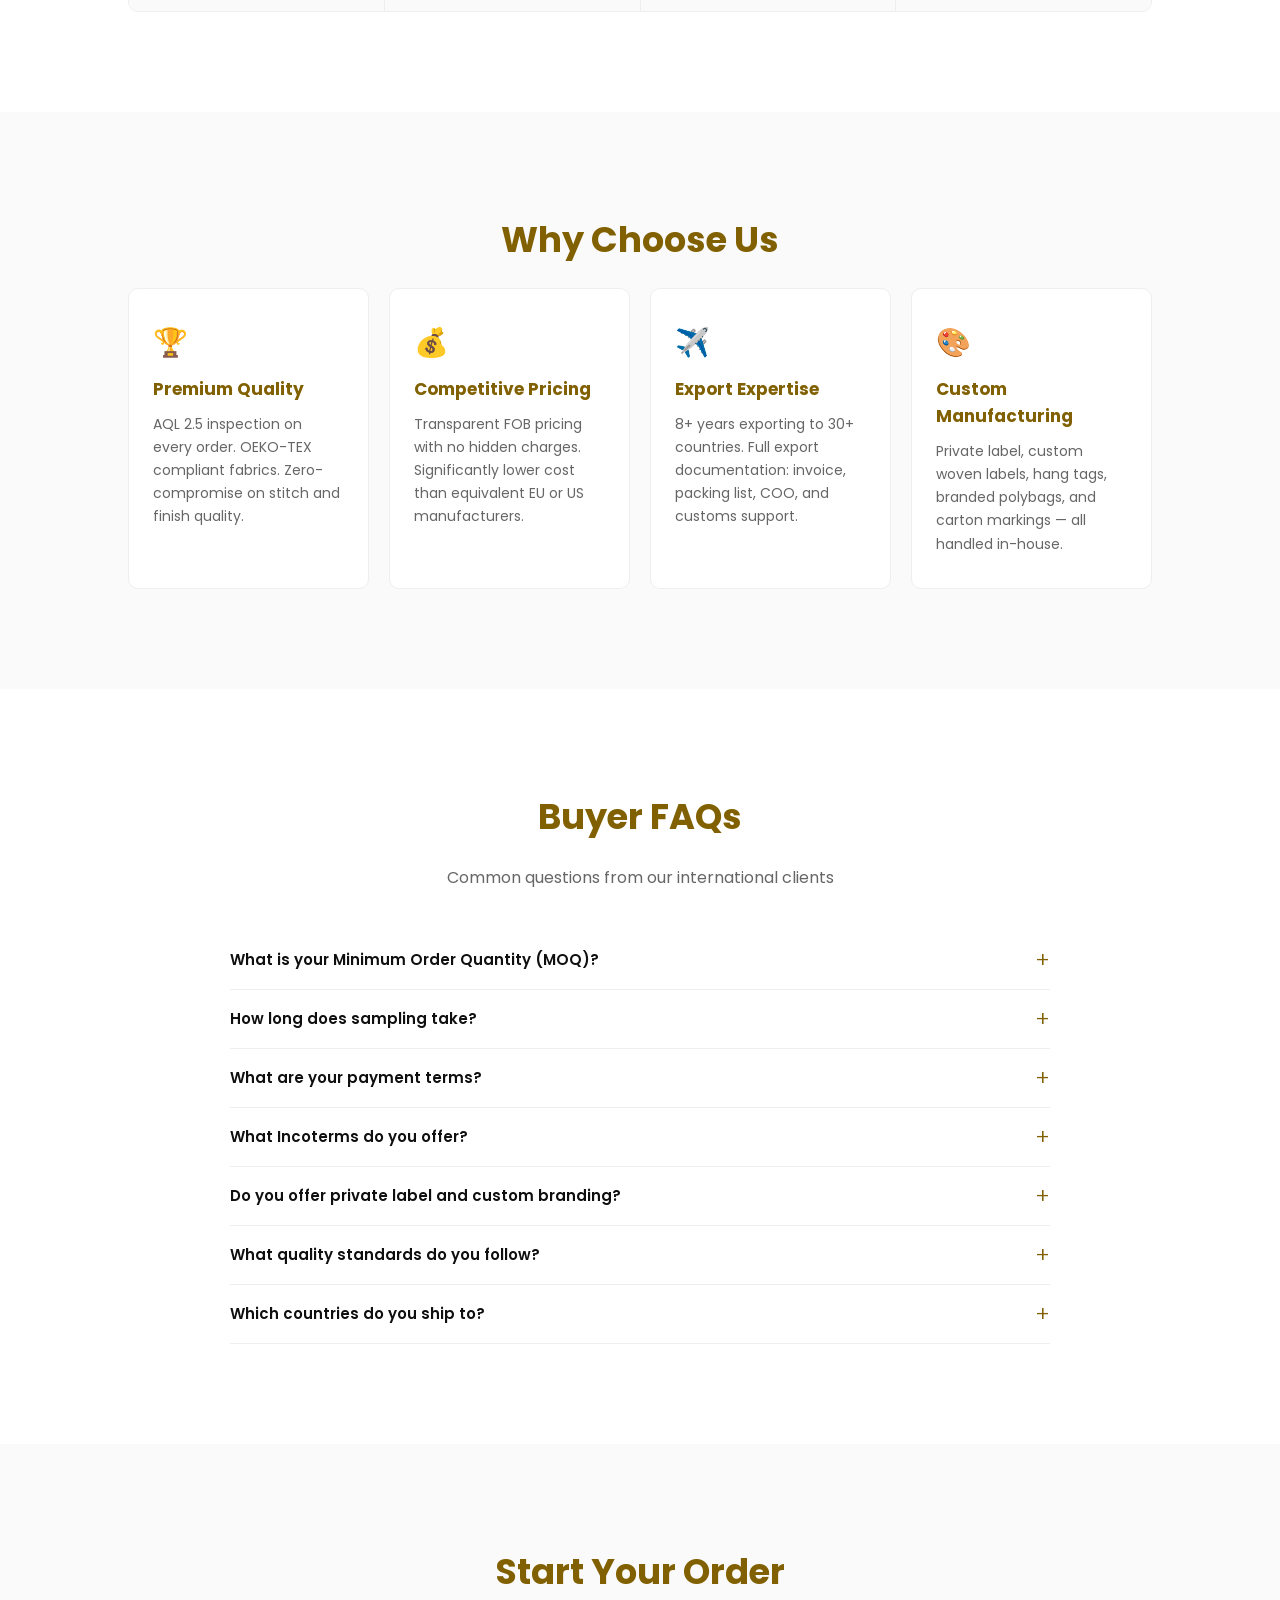
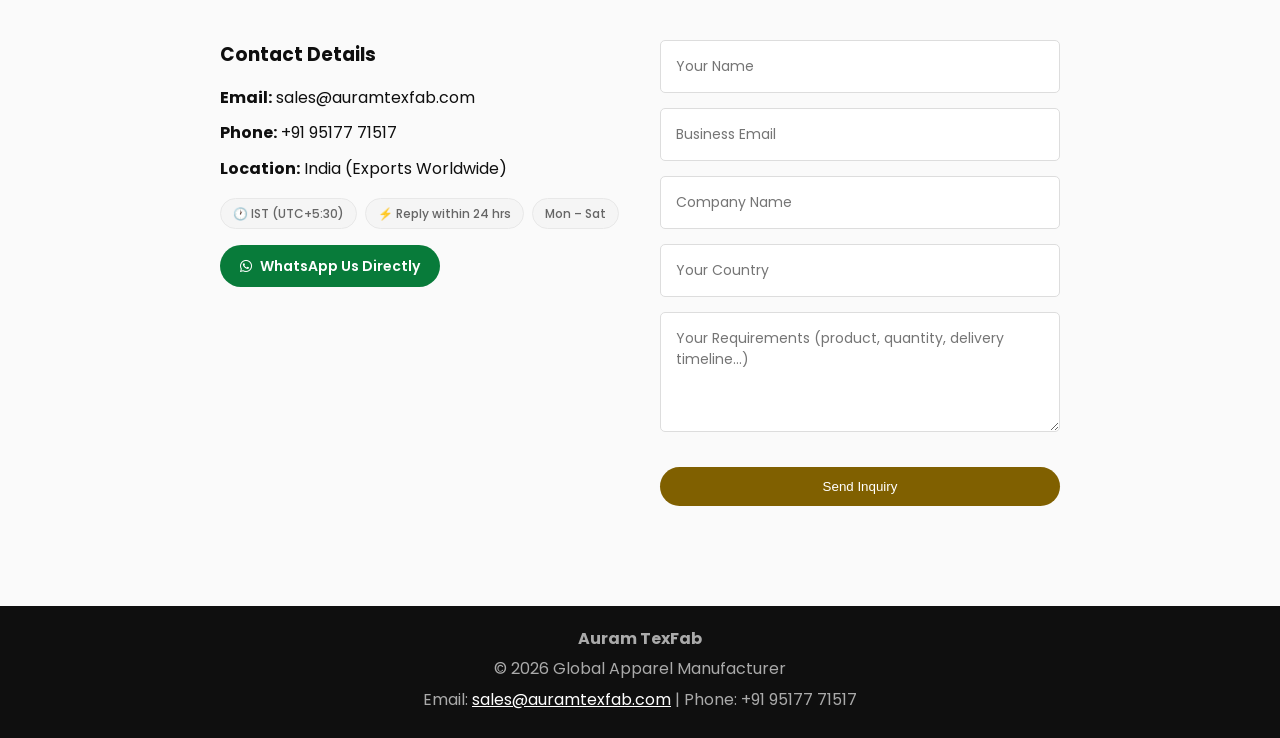
==== commit 8fc7ddec: "Install Google Analytics 4" ====
--- a/index.html
+++ b/index.html
@@ -40,12 +40,6 @@
     <link rel="preconnect" href="https://fonts.gstatic.com" crossorigin />
     <link rel="preload" href="https://fonts.googleapis.com/css2?family=Playfair+Display:wght@600&amp;family=Poppins:wght@300;400;500;600&amp;display=swap" as="style" onload="this.onload=null;this.rel='stylesheet'" />
     <noscript><link rel="stylesheet" href="https://fonts.googleapis.com/css2?family=Playfair+Display:wght@600&amp;family=Poppins:wght@300;400;500;600&amp;display=swap" /></noscript>
-  
-    <!-- Vercel Web Analytics -->
-    <script>
-      window.va = window.va || function () { (window.vaq = window.vaq || []).push(arguments); };
-    </script>
-    <script defer src="/_vercel/insights/script.js"></script>
   </head>
 
   <body>
@@ -574,5 +568,6 @@
     </a>
 
     <script src="Script.js"></script>
-  </body>
+    <script src="/analytics.js"></script>
+</body>
 </html>
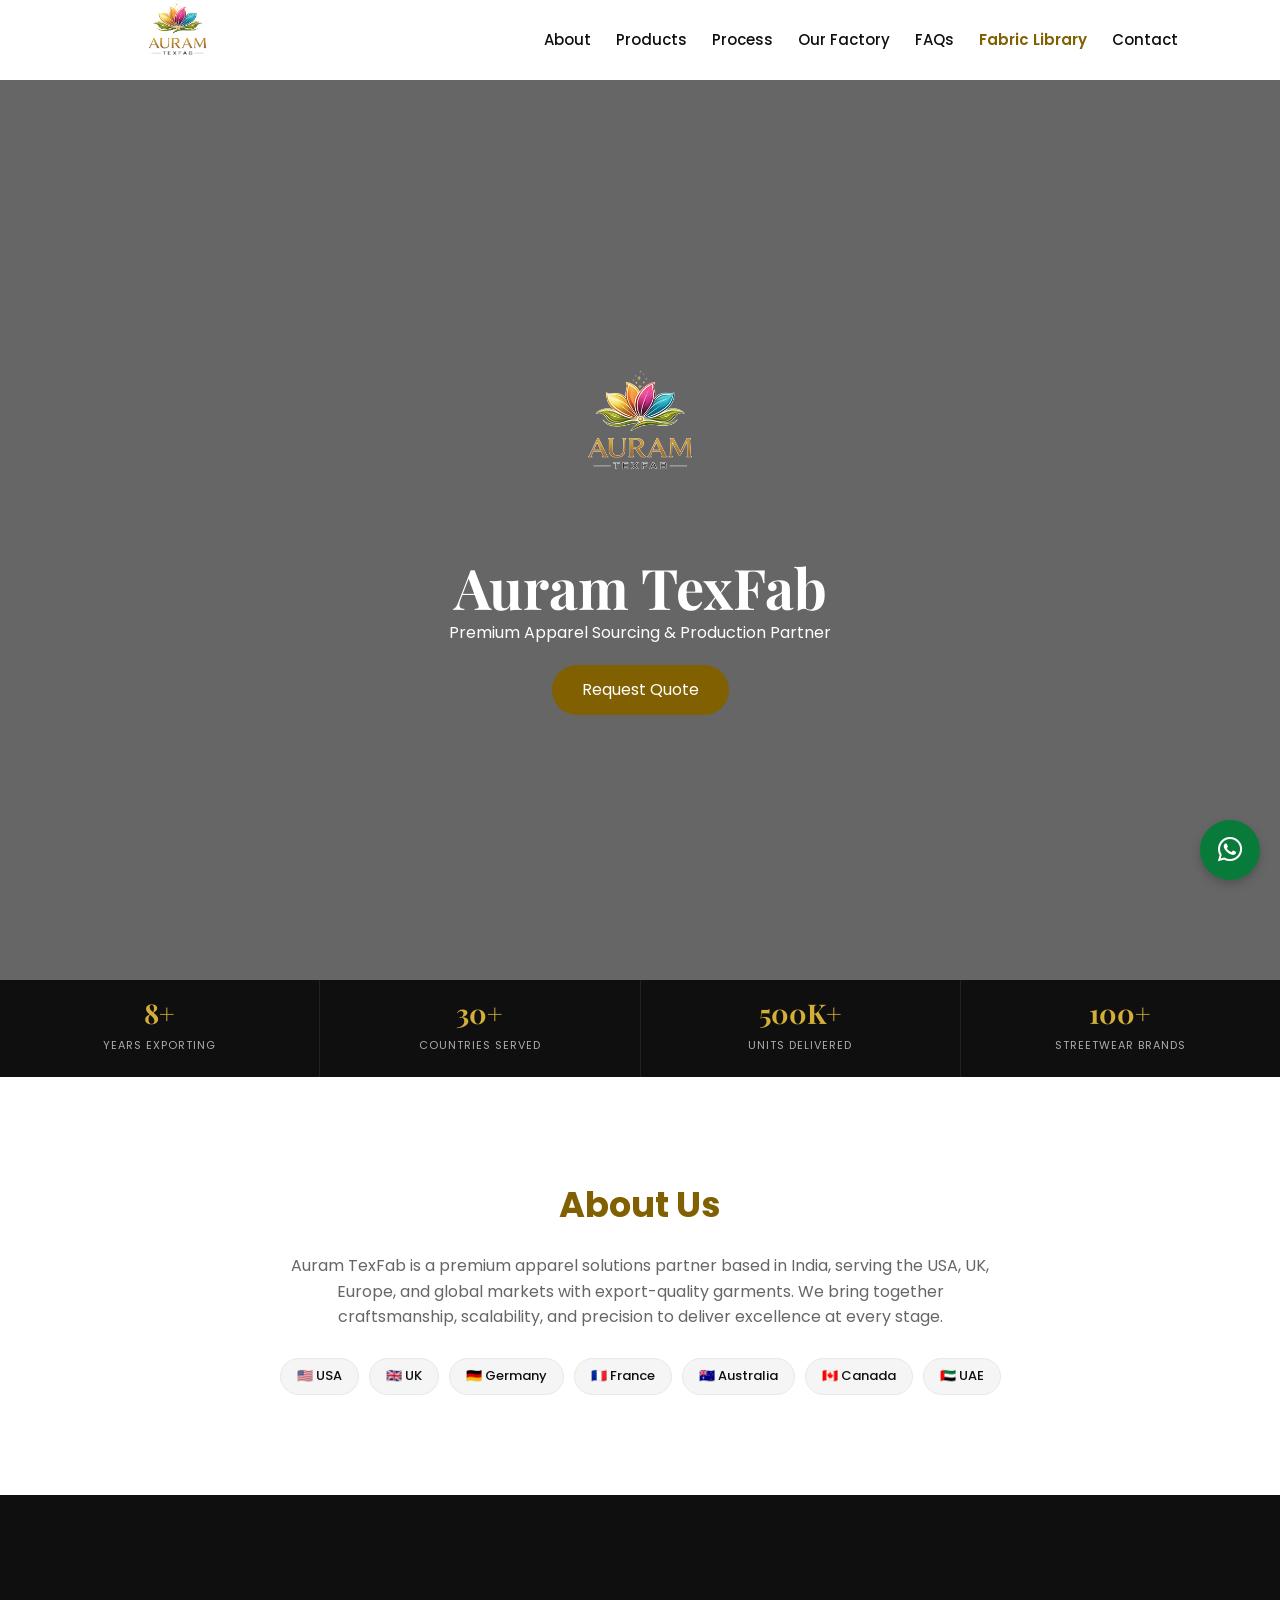
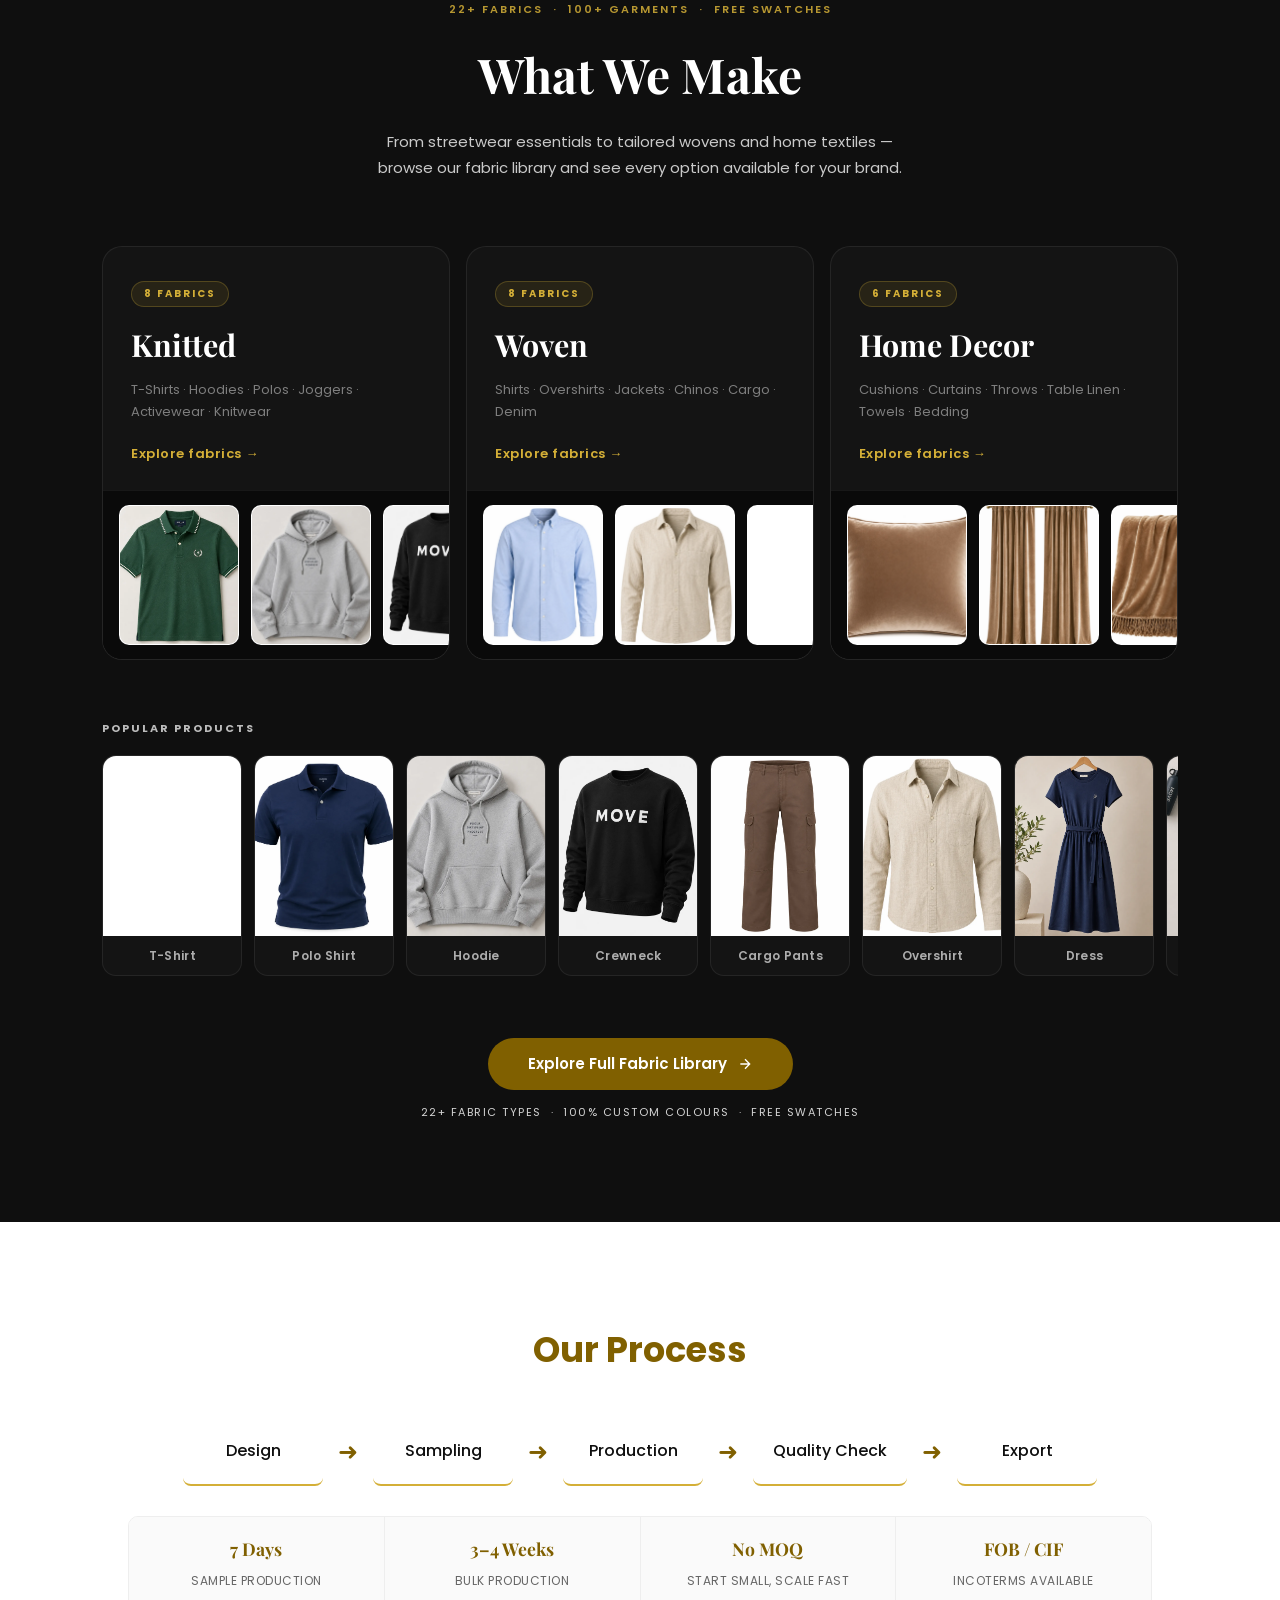
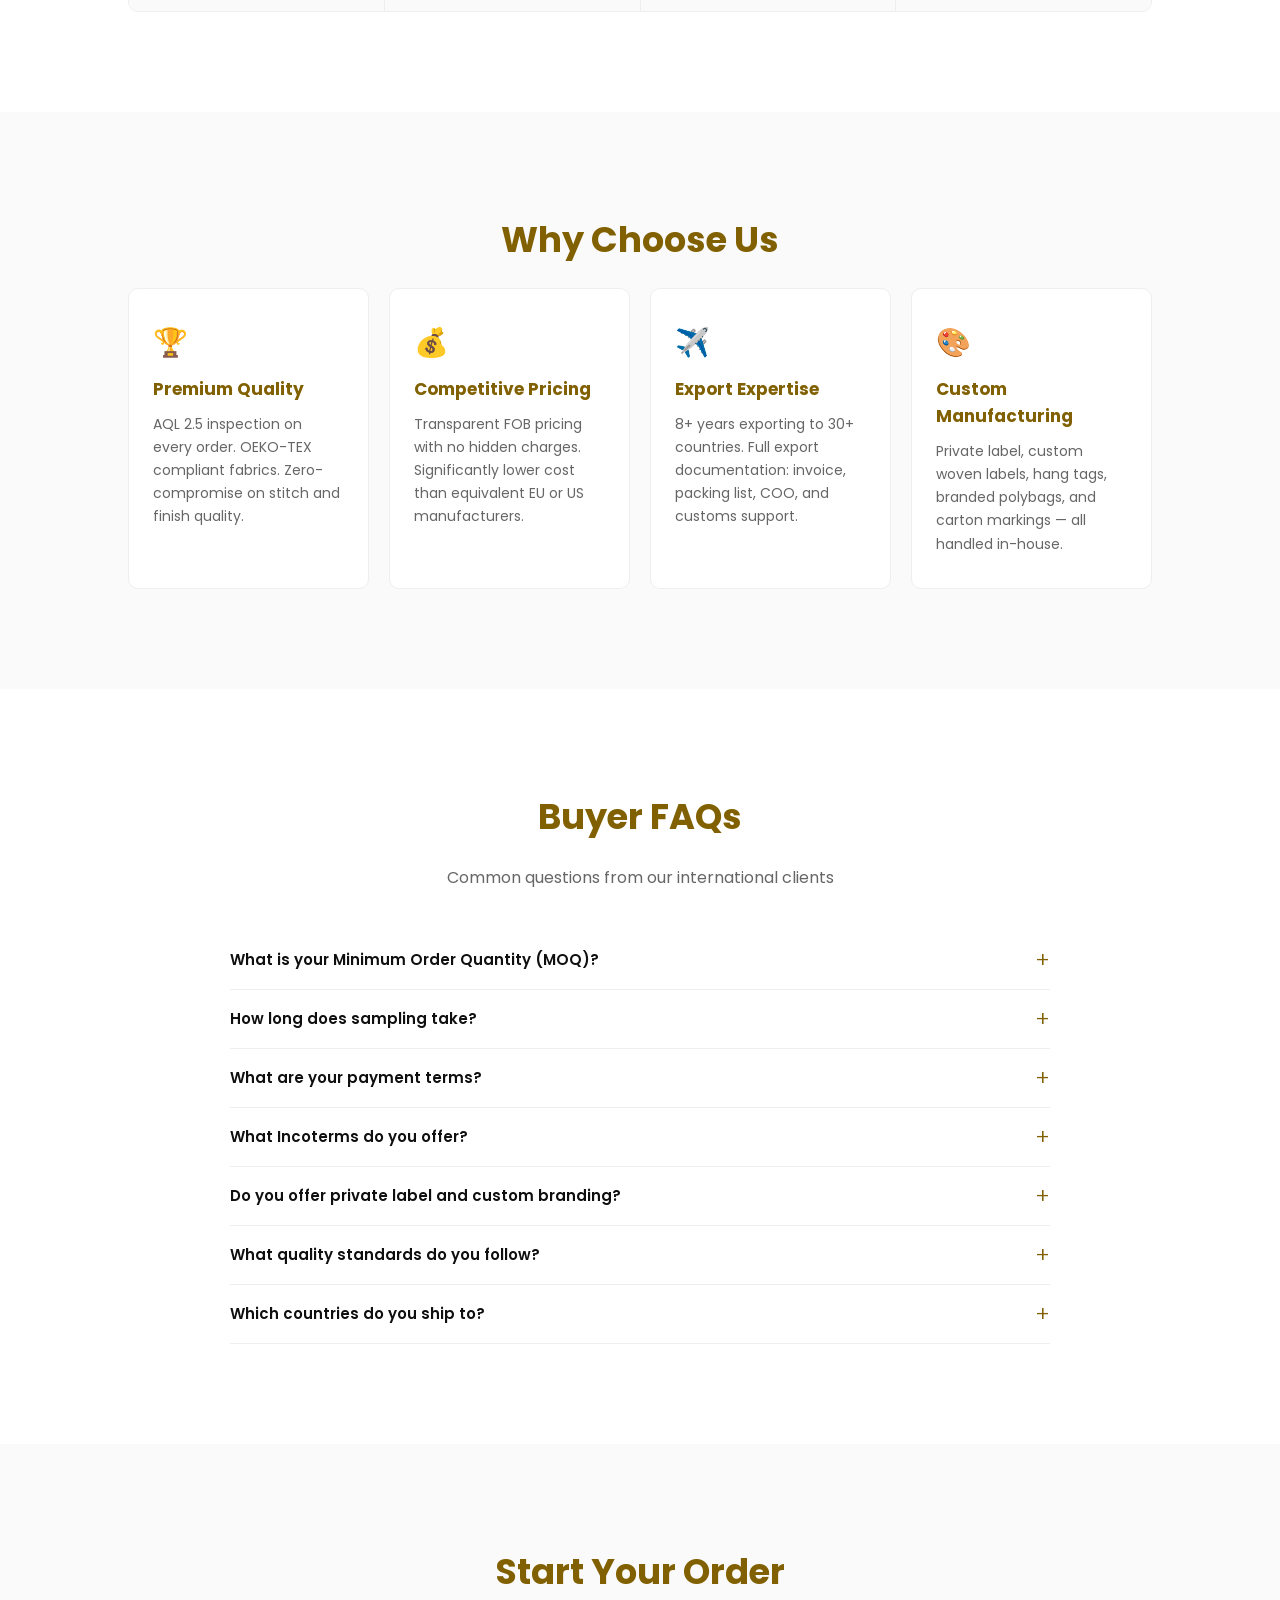
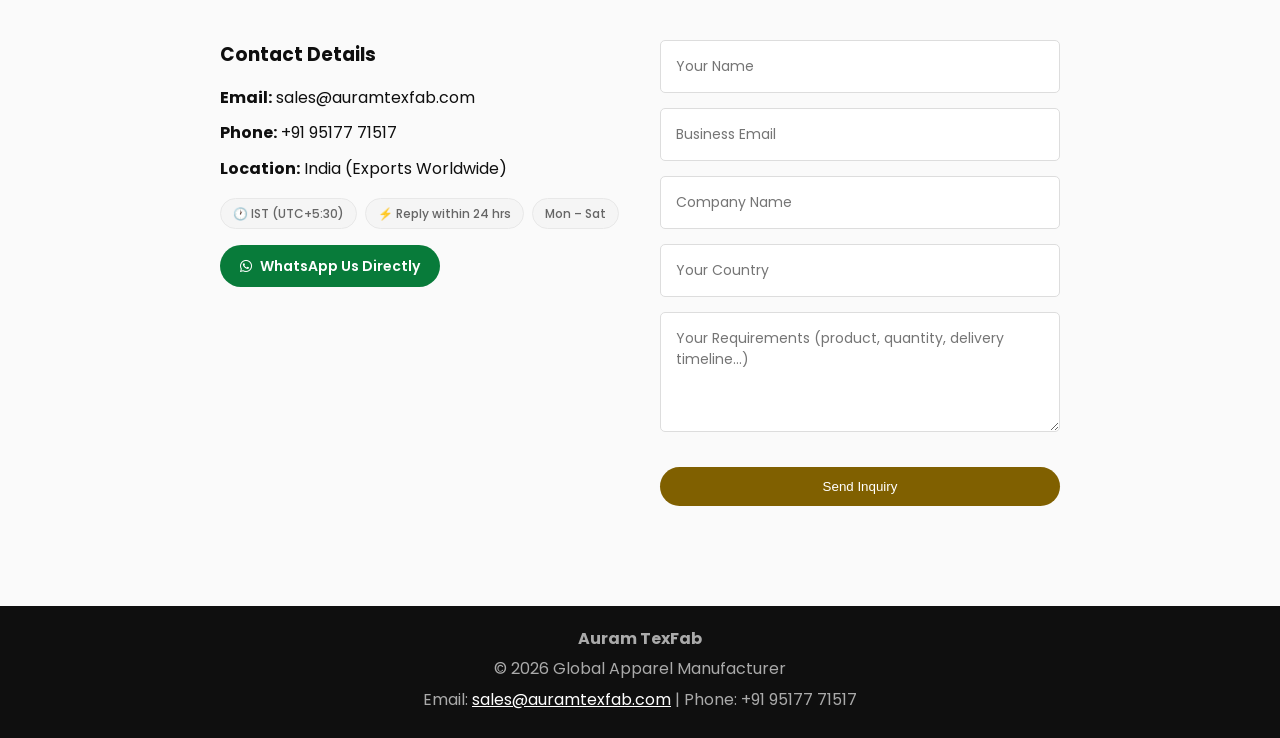
==== commit 12a8221b: "Add canonical URL for homepage" ====
--- a/index.html
+++ b/index.html
@@ -5,6 +5,7 @@
     <meta name="viewport" content="width=device-width, initial-scale=1.0" />
 
         <meta name="description" content="Premium apparel sourcing and custom garment manufacturing from India. Explore Auram TexFab’s quality, production capabilities, and fabric collection." />
+    <link rel="canonical" href="https://www.auramtexfab.com/" />
 <link rel="icon" type="image/png" sizes="128x128" href="/favicon.png" />
     <title>Auram TexFab | Global Apparel Manufacturer</title>
     <script type="application/ld+json">
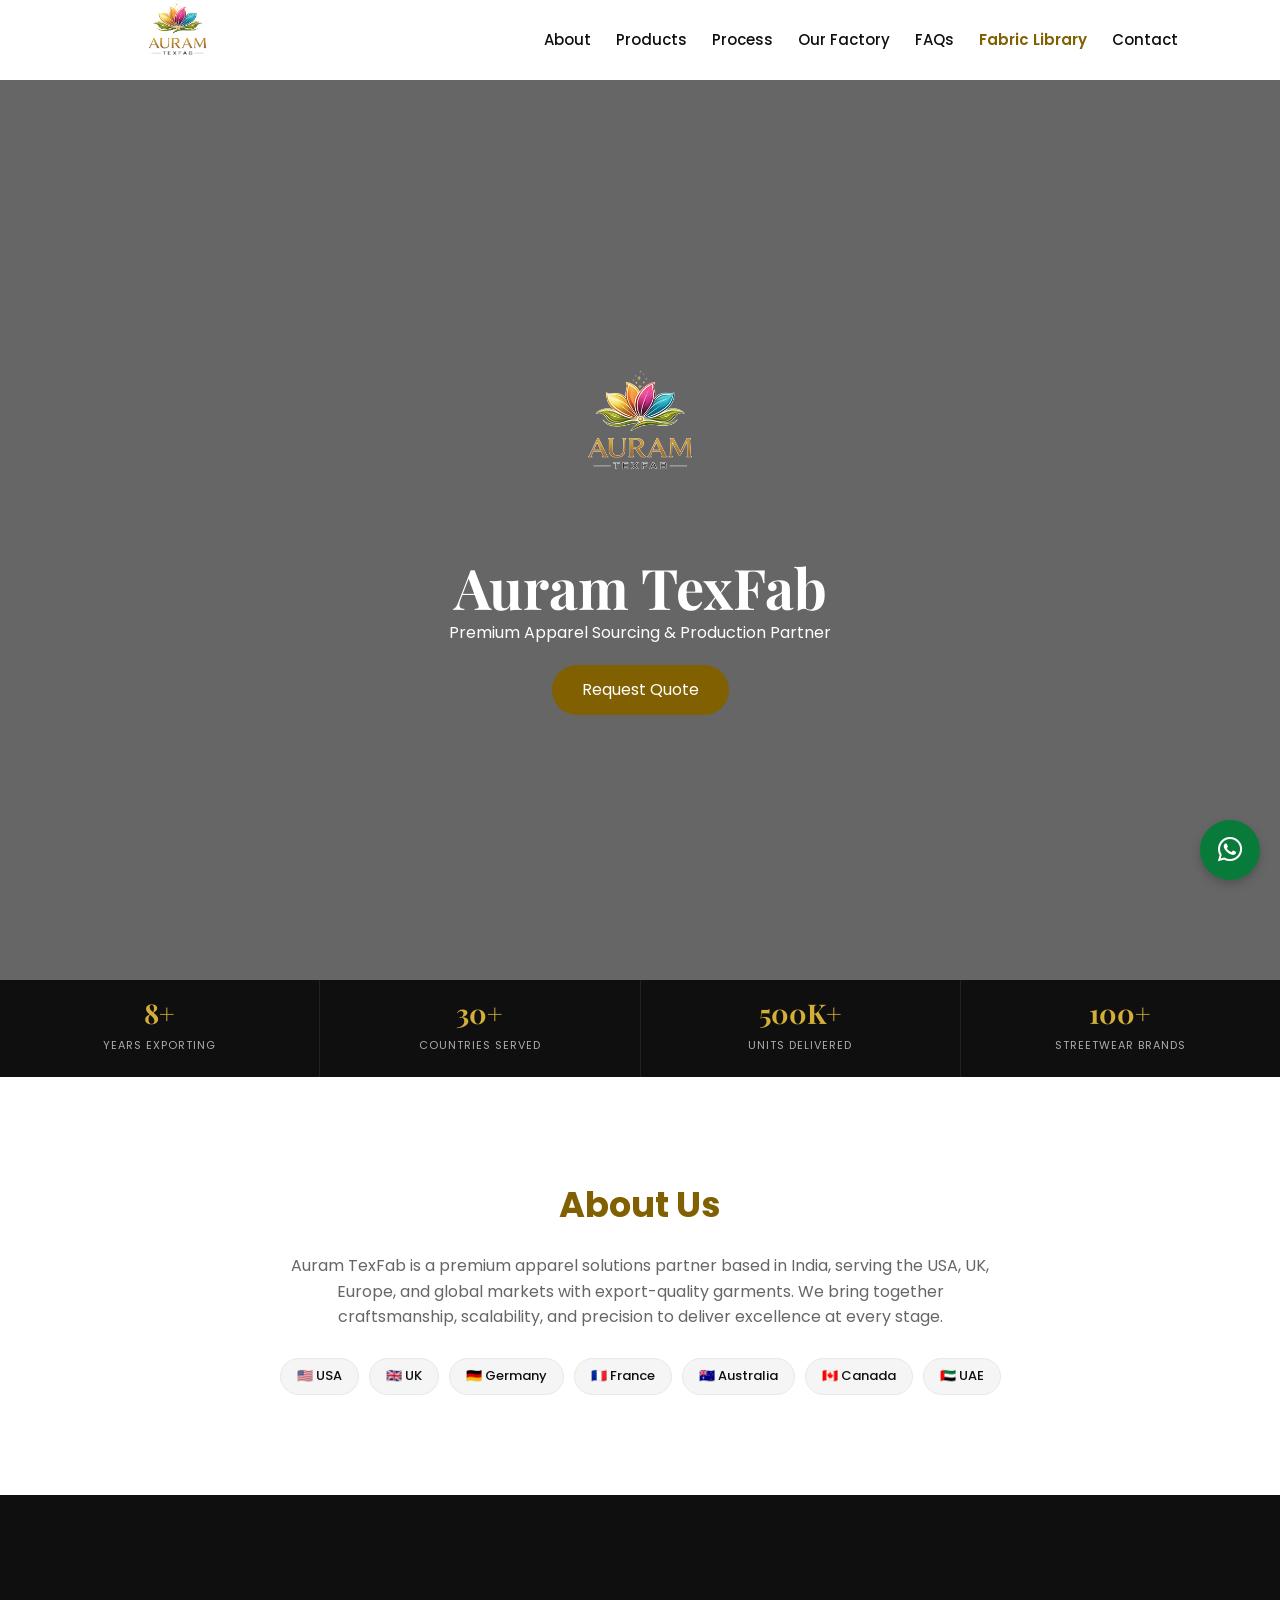
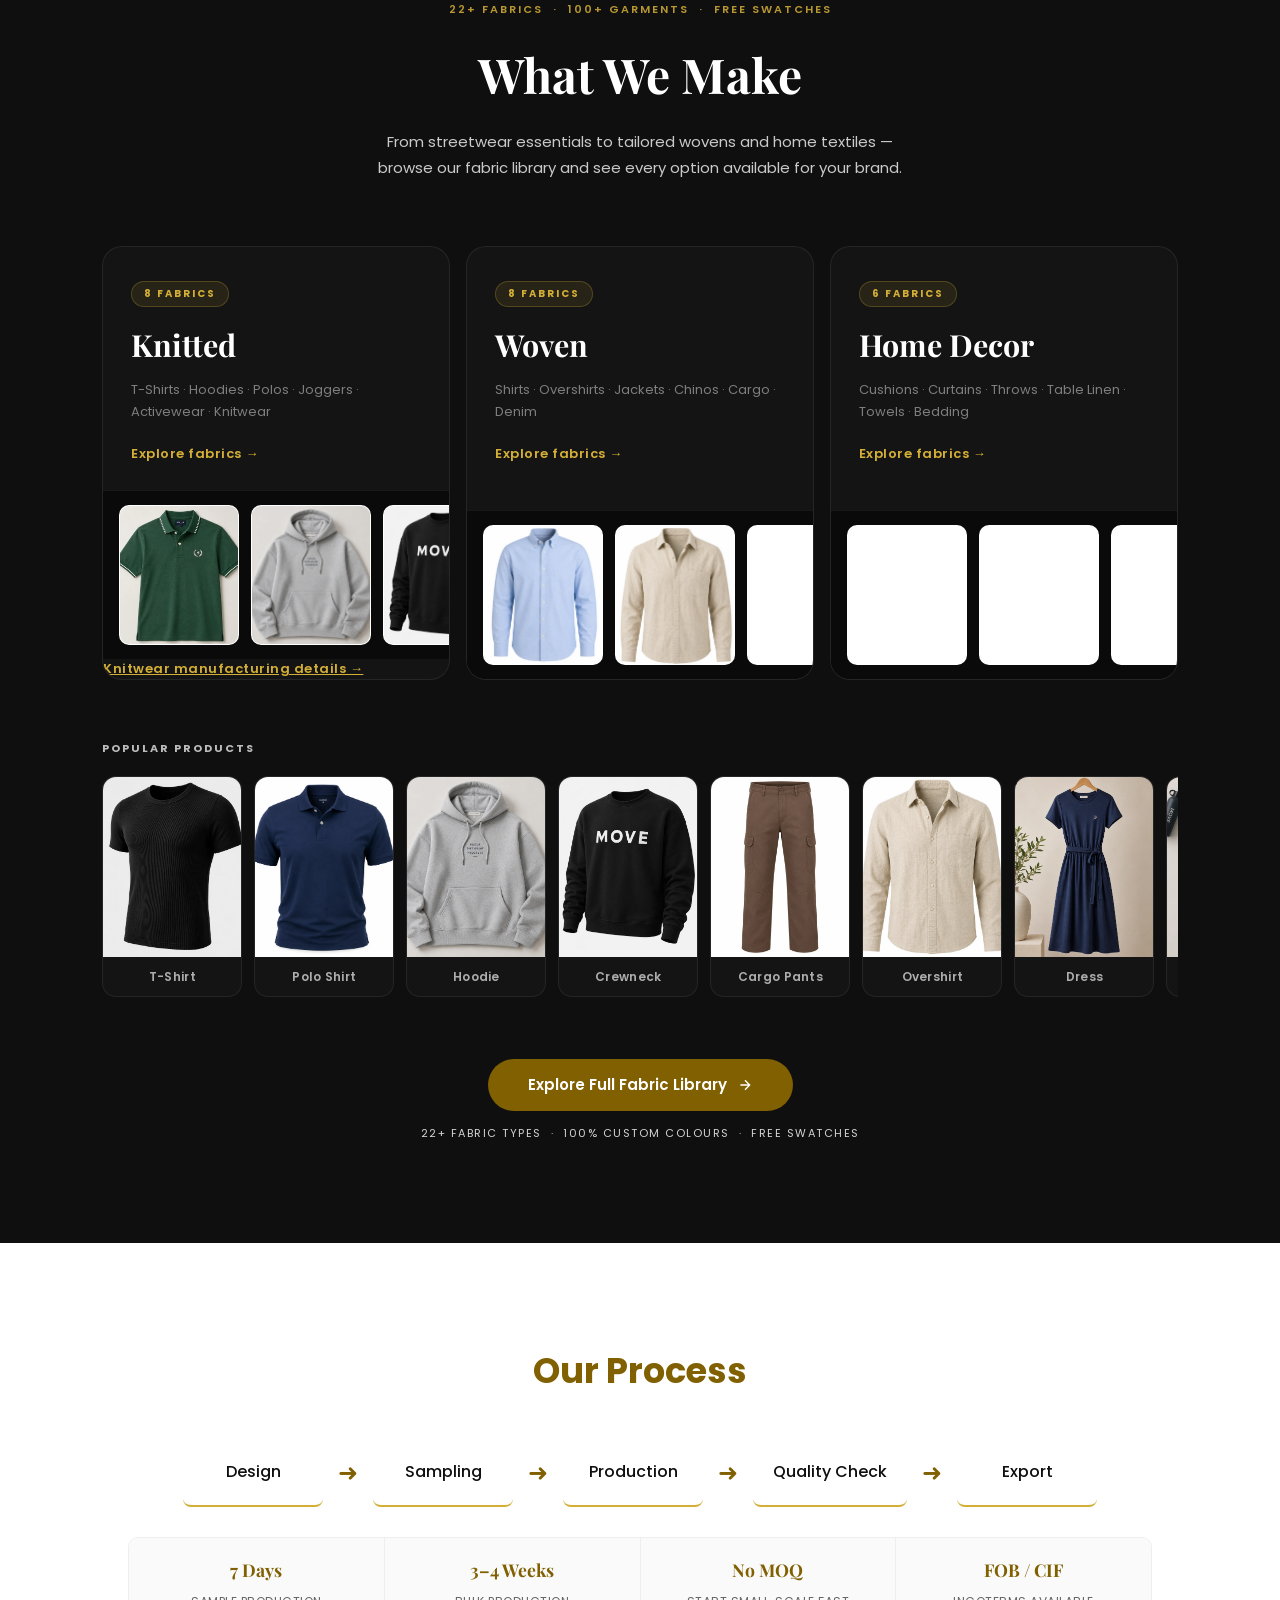
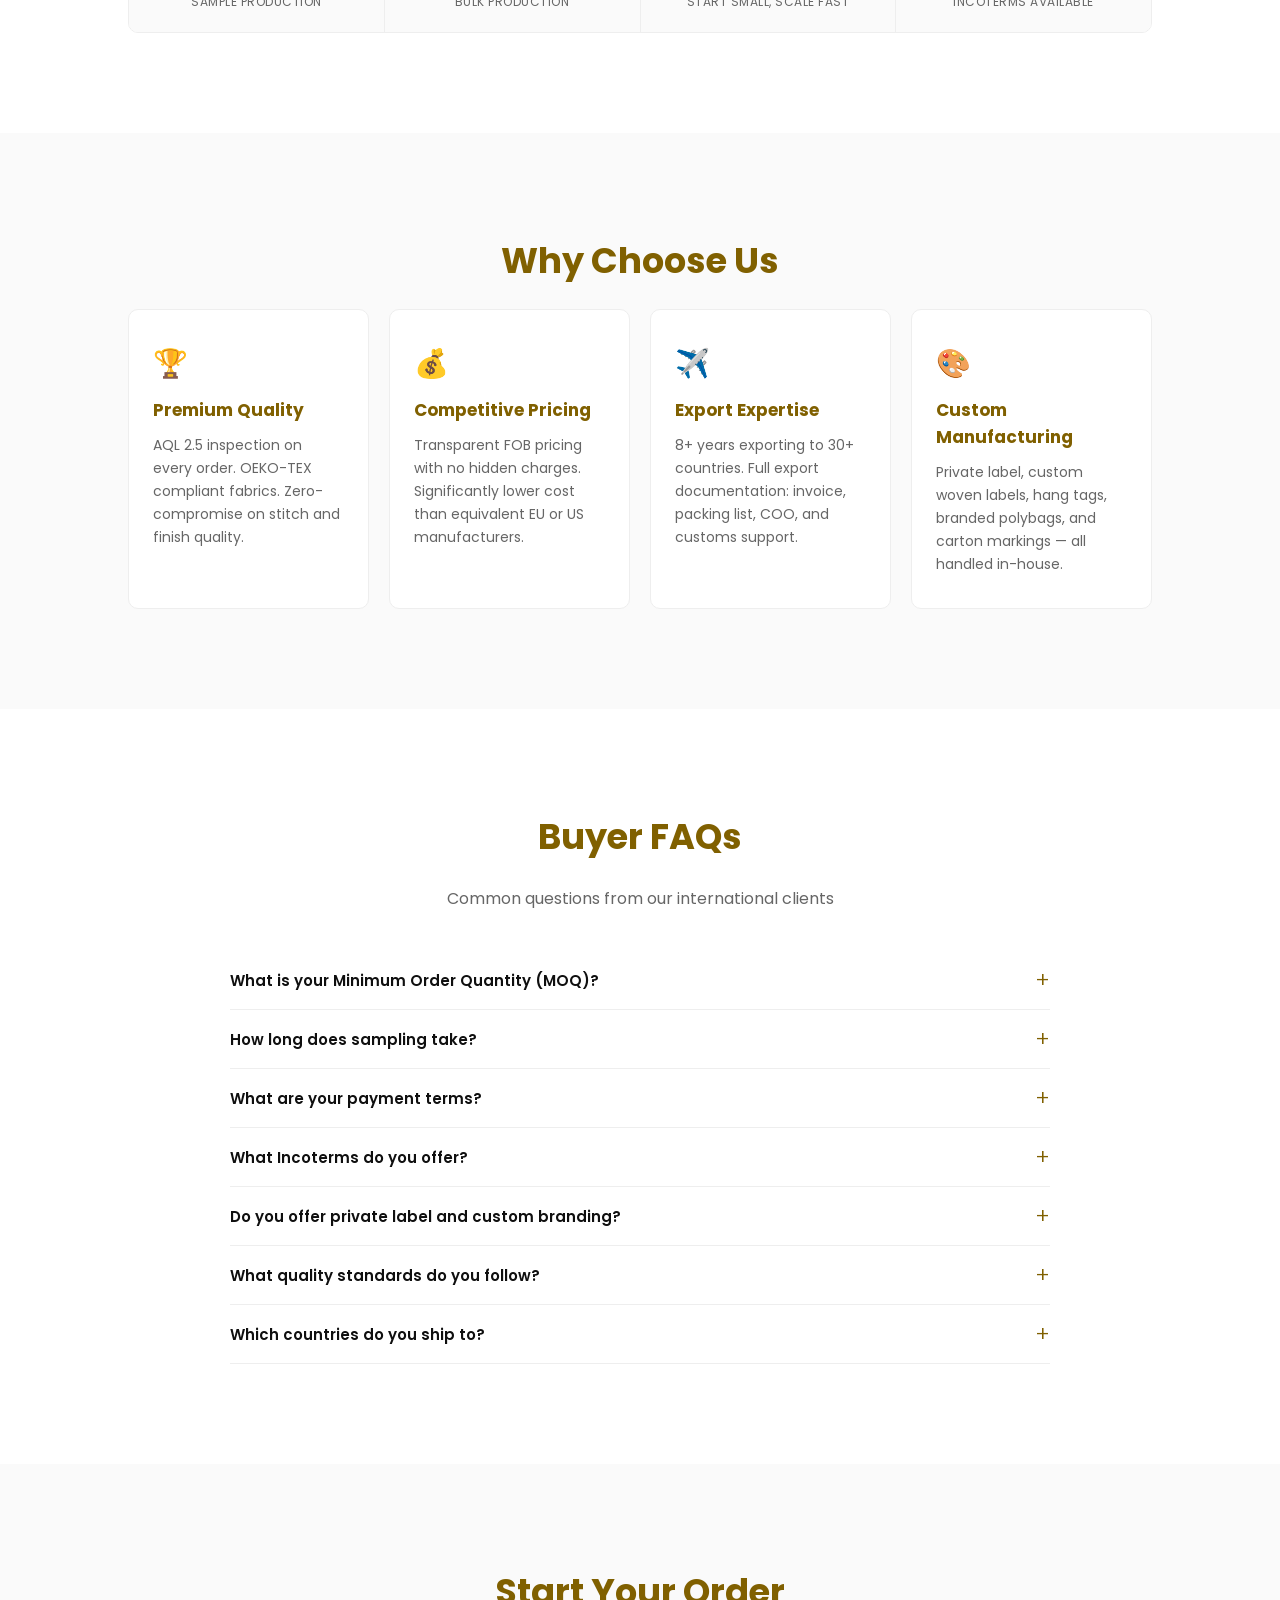
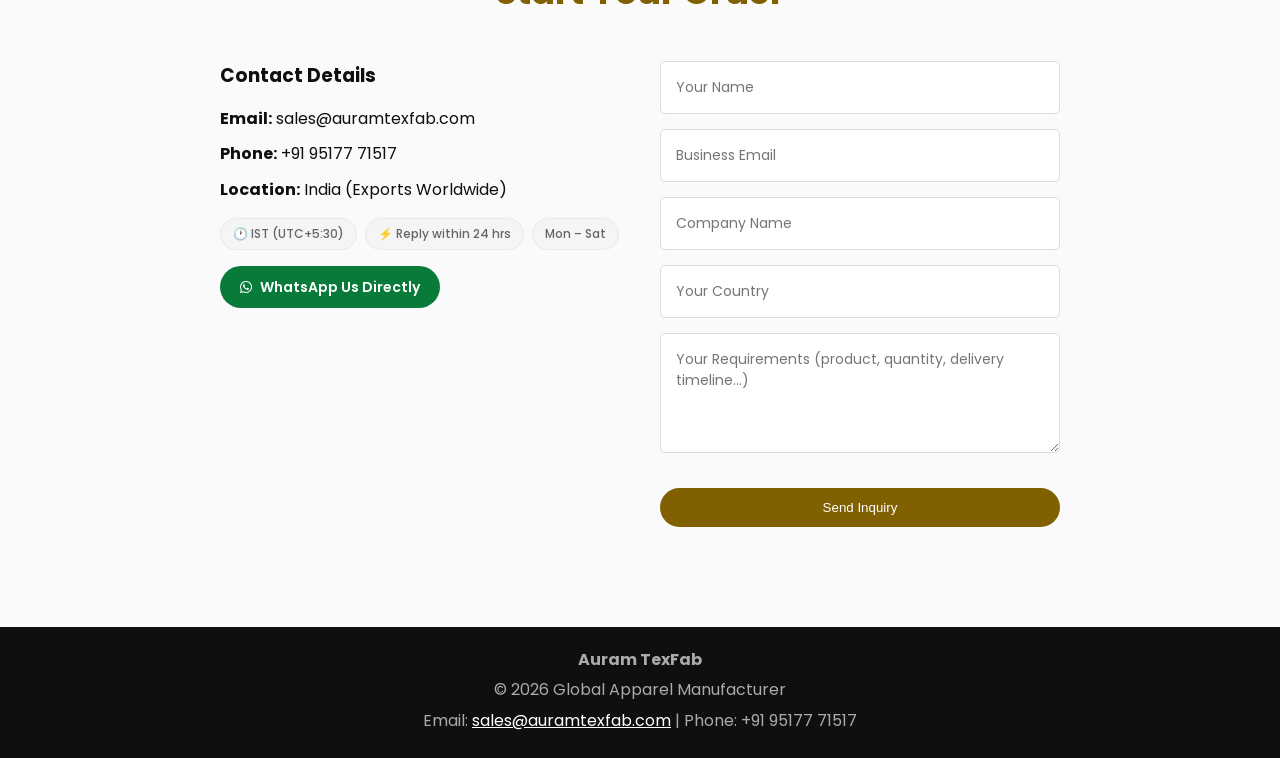
==== commit b54ecb70: "Link homepage to knitwear manufacturing page" ====
--- a/index.html
+++ b/index.html
@@ -159,6 +159,7 @@
                   alt="Crewneck"
                width="120" height="140" loading="lazy" decoding="async"/></a>
             </div>
+            <a href="knitwear.html" class="ccat-cta">Knitwear manufacturing details →</a>
           </div>
 
           <div class="ccat">
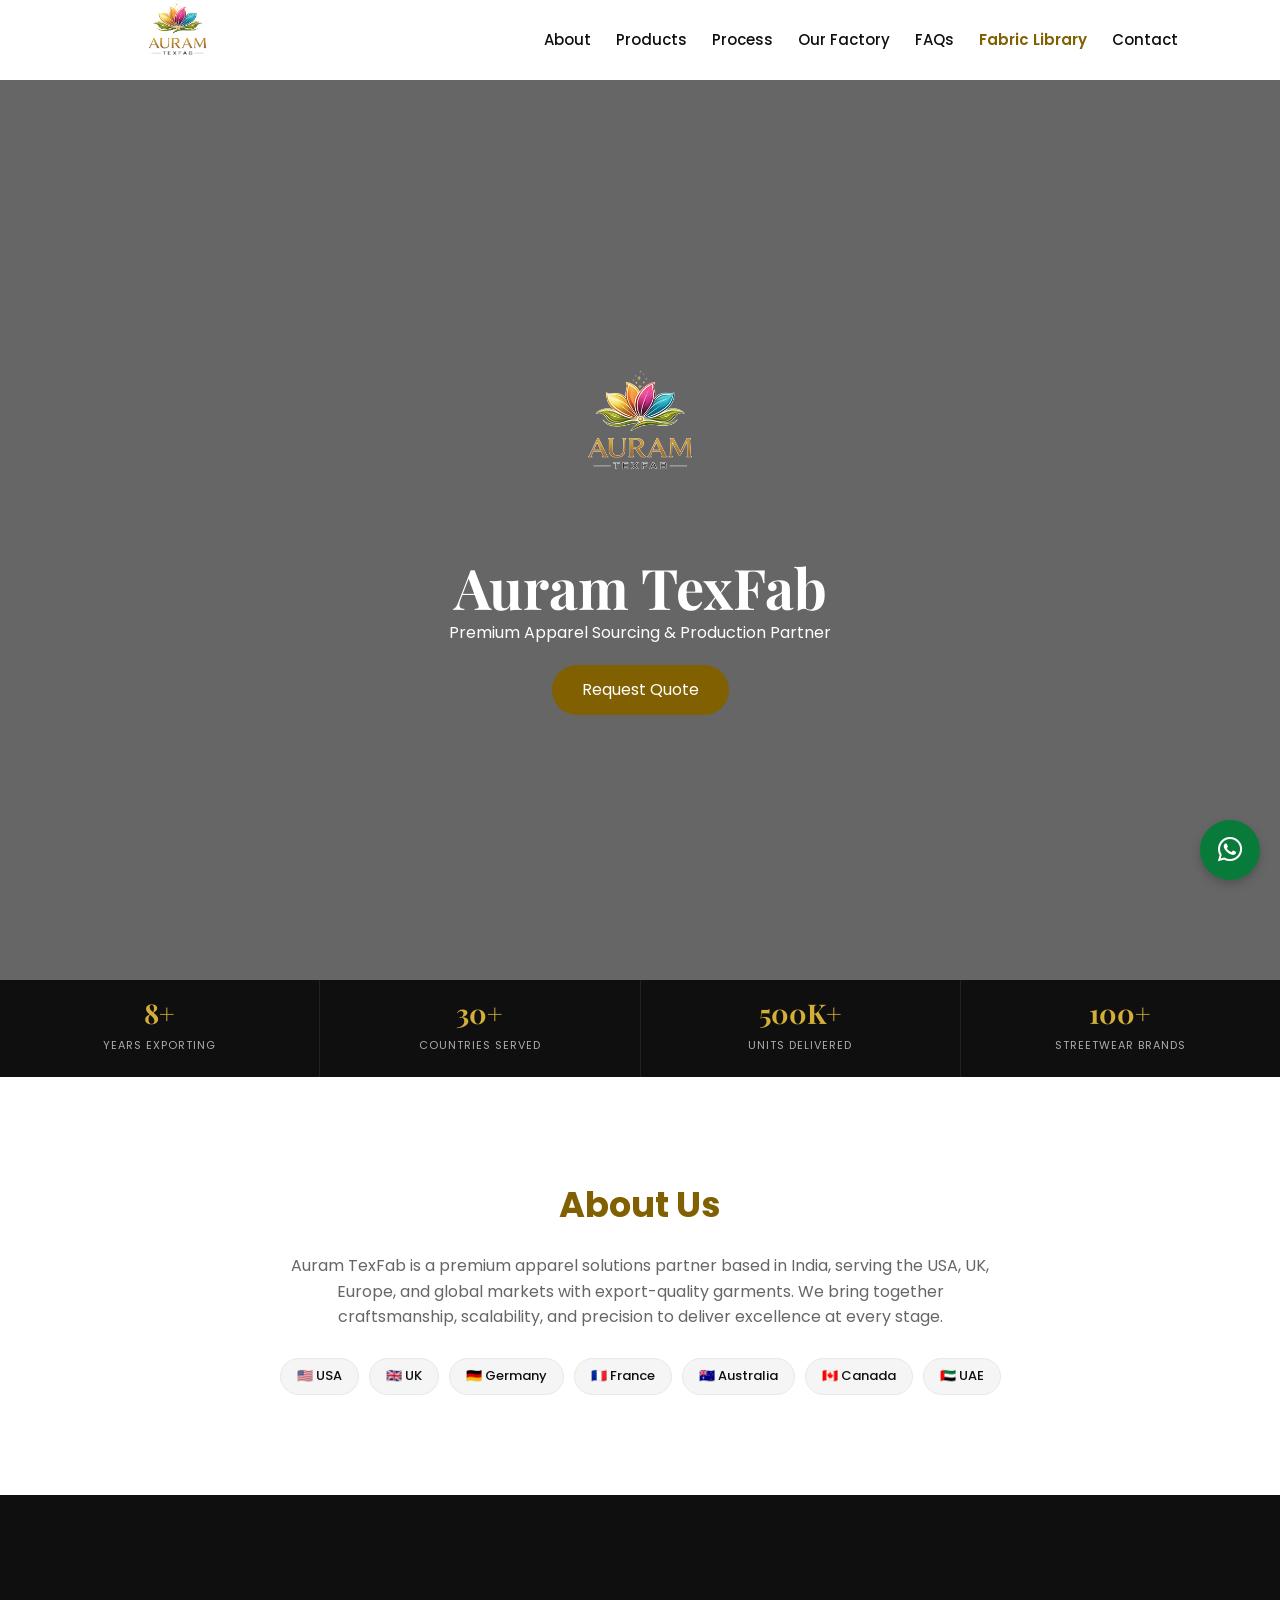
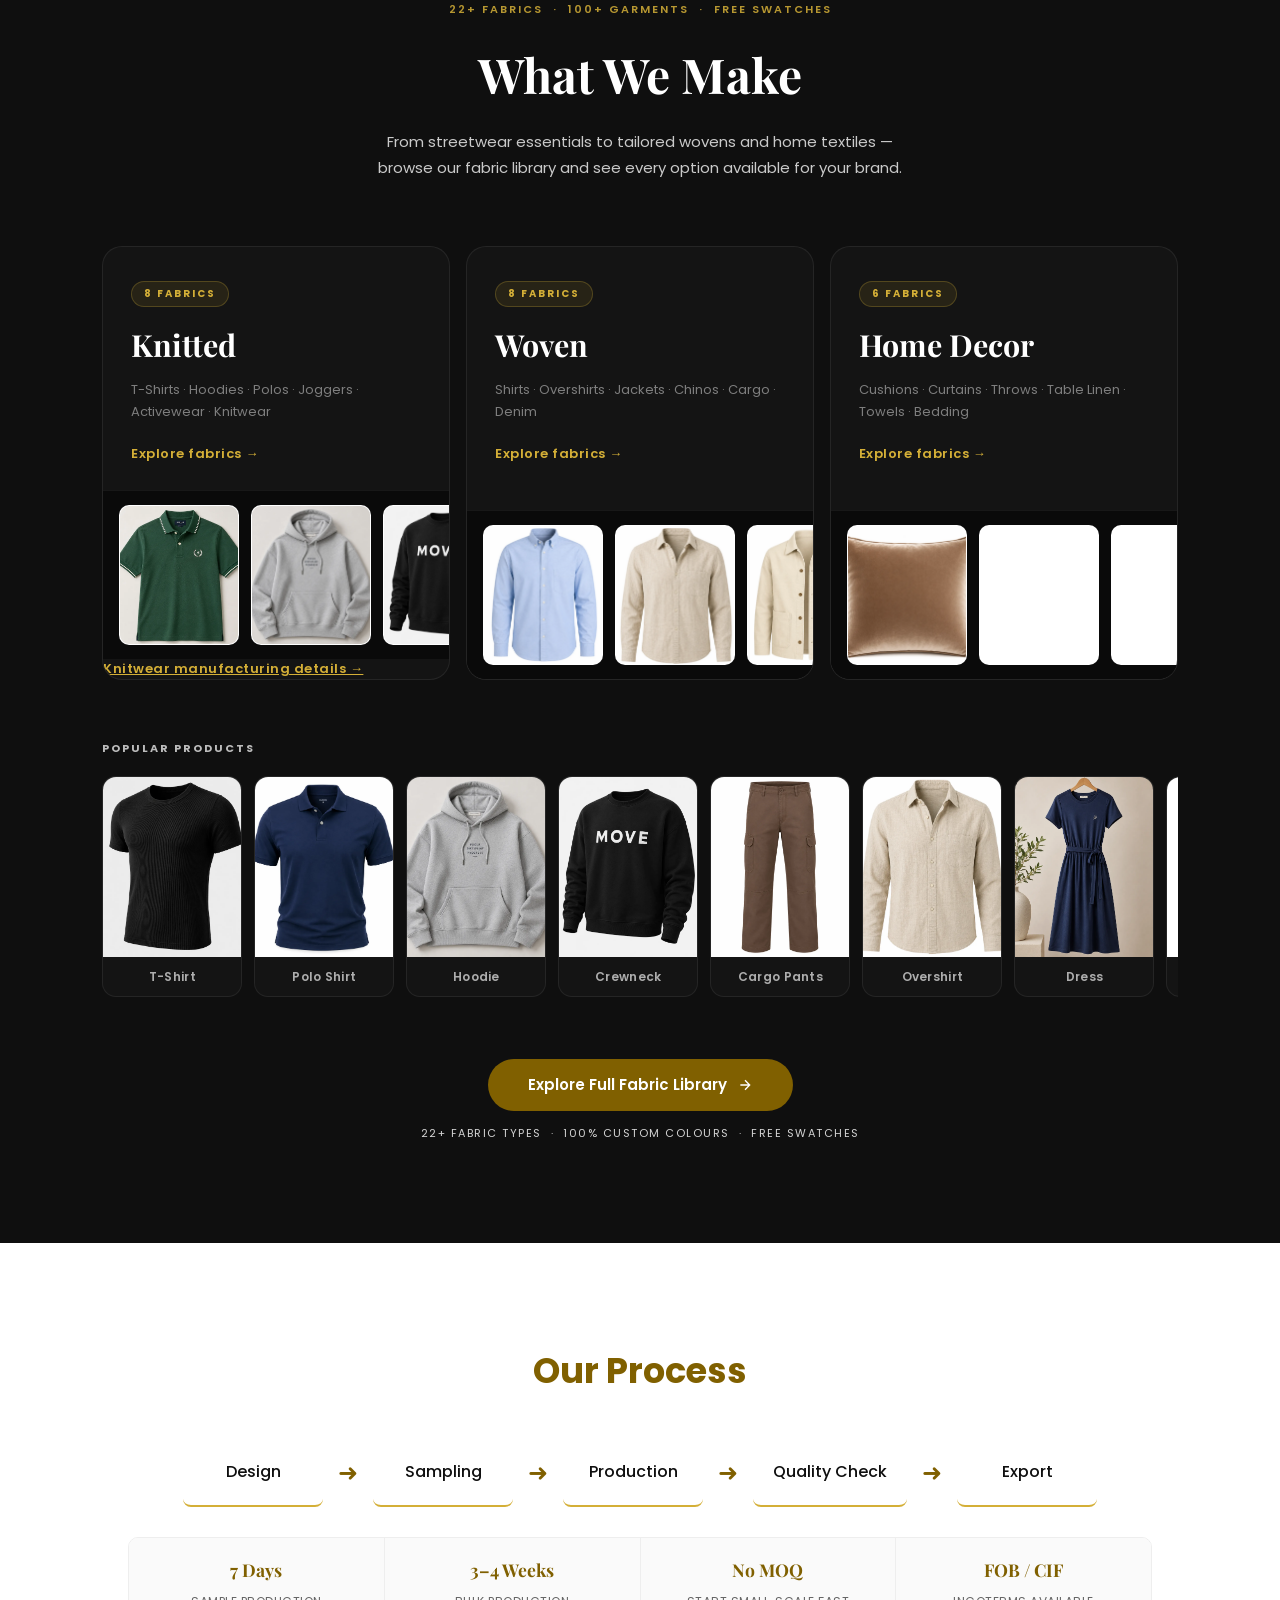
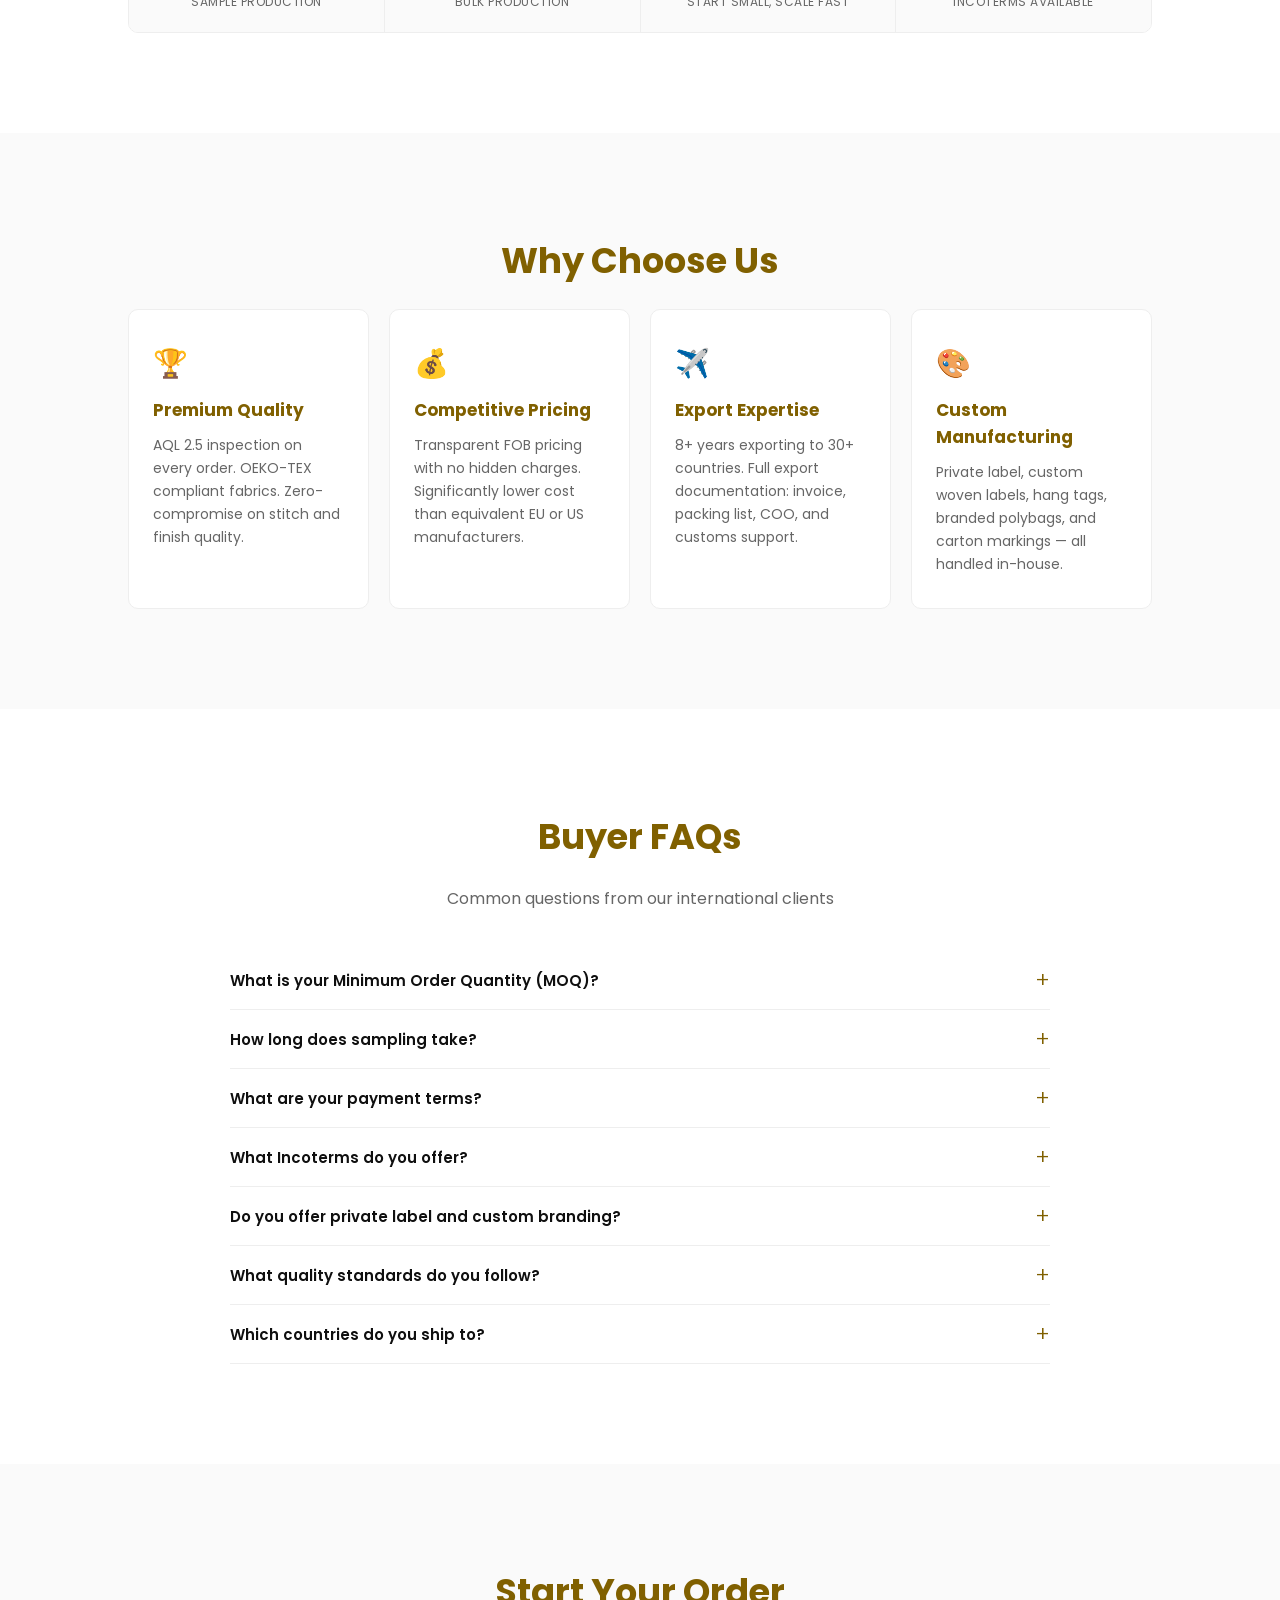
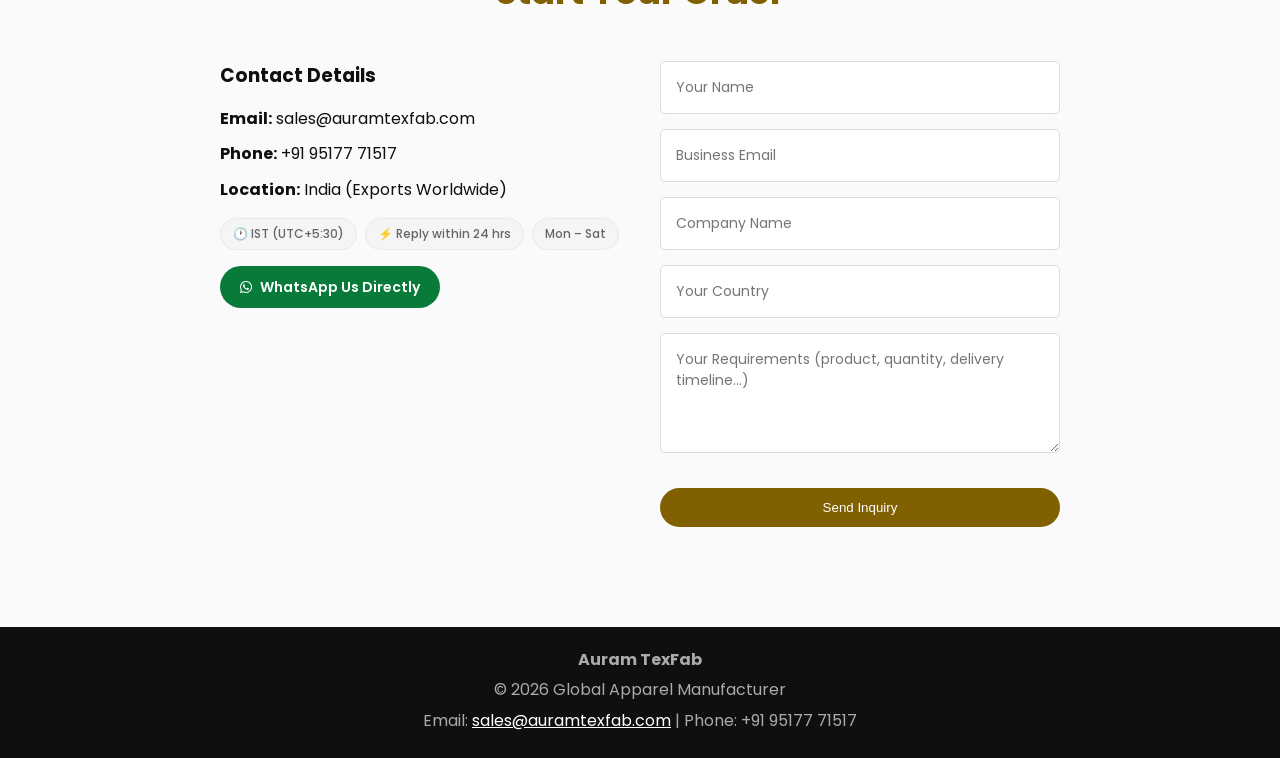
==== commit ad5a36b0: "Merge 02cad9ab0181a53218c7b6895e3ee85fff945c45 into 180c936aa4a9cde5fa54208c5aafac04046e1283" ====
--- a/index.html
+++ b/index.html
@@ -41,6 +41,12 @@
     <link rel="preconnect" href="https://fonts.gstatic.com" crossorigin />
     <link rel="preload" href="https://fonts.googleapis.com/css2?family=Playfair+Display:wght@600&amp;family=Poppins:wght@300;400;500;600&amp;display=swap" as="style" onload="this.onload=null;this.rel='stylesheet'" />
     <noscript><link rel="stylesheet" href="https://fonts.googleapis.com/css2?family=Playfair+Display:wght@600&amp;family=Poppins:wght@300;400;500;600&amp;display=swap" /></noscript>
+  
+    <!-- Vercel Web Analytics -->
+    <script>
+      window.va = window.va || function () { (window.vaq = window.vaq || []).push(arguments); };
+    </script>
+    <script defer src="/_vercel/insights/script.js"></script>
   </head>
 
   <body>
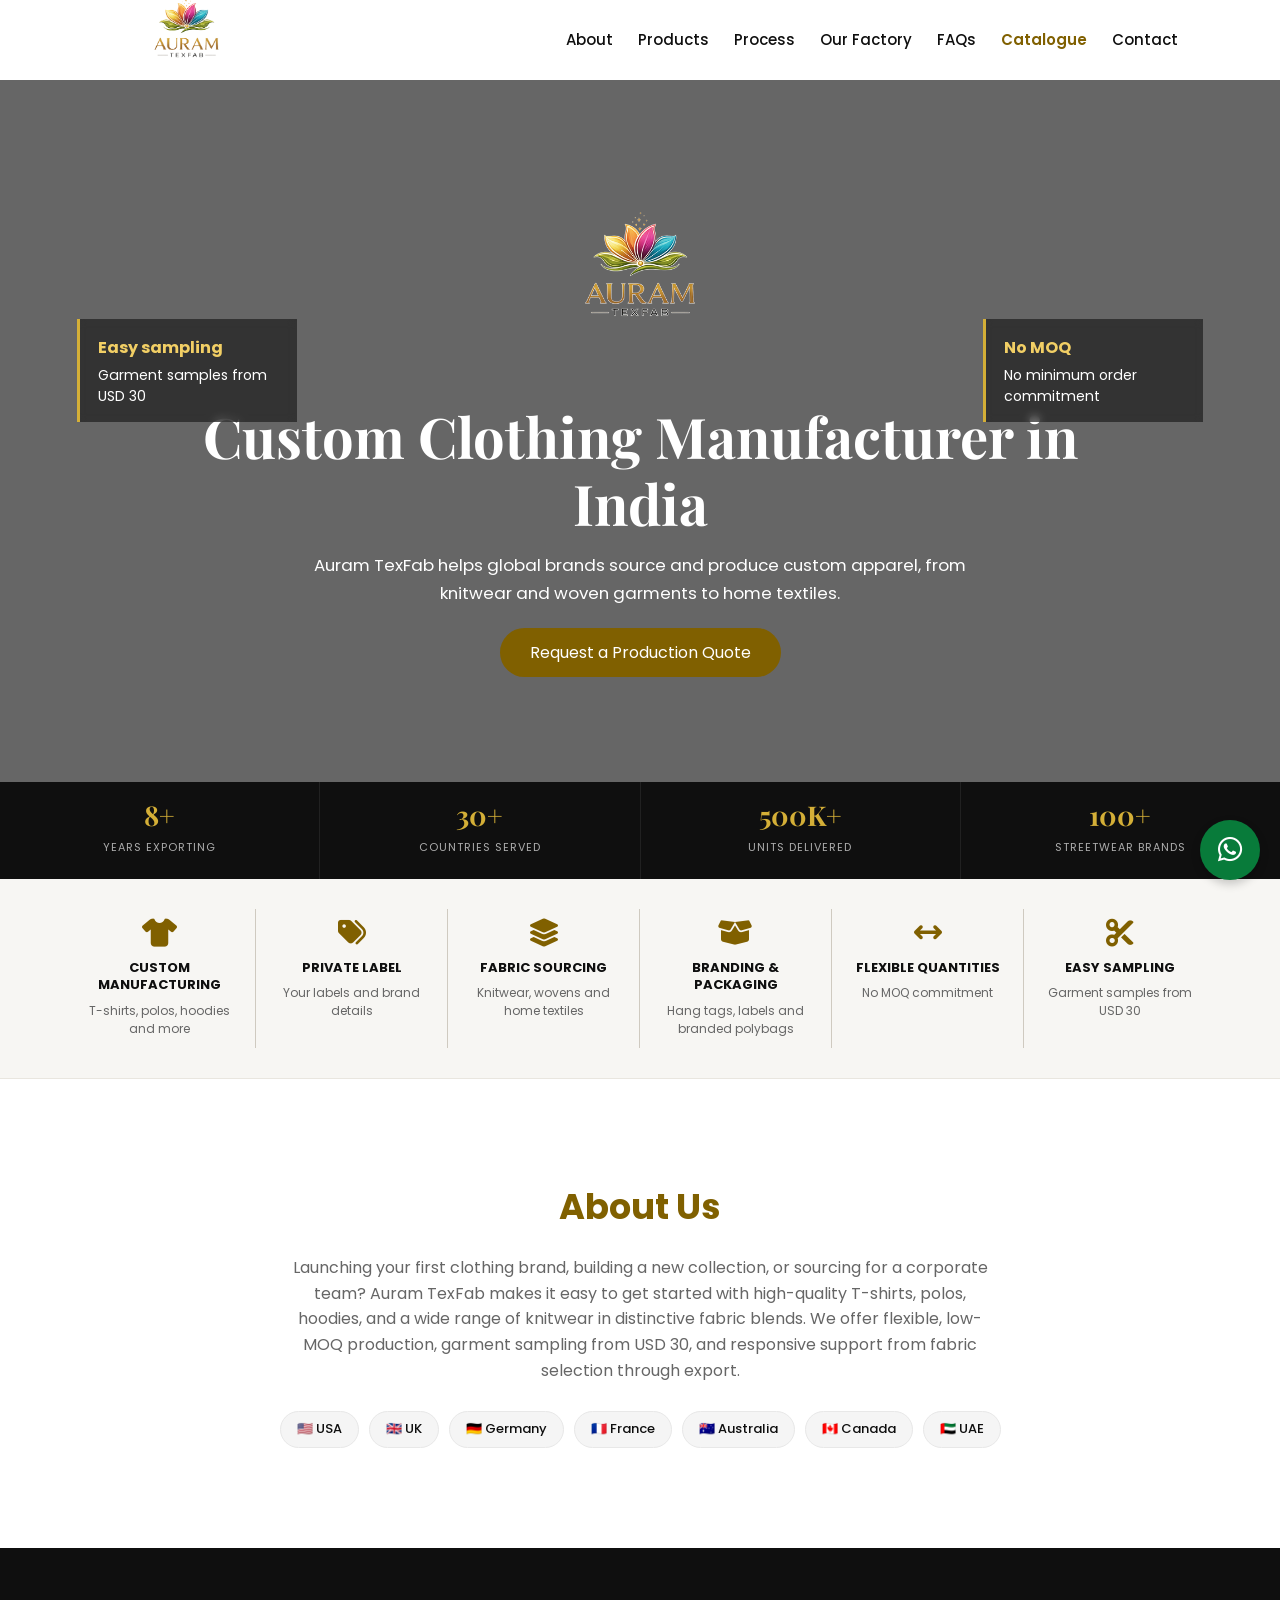
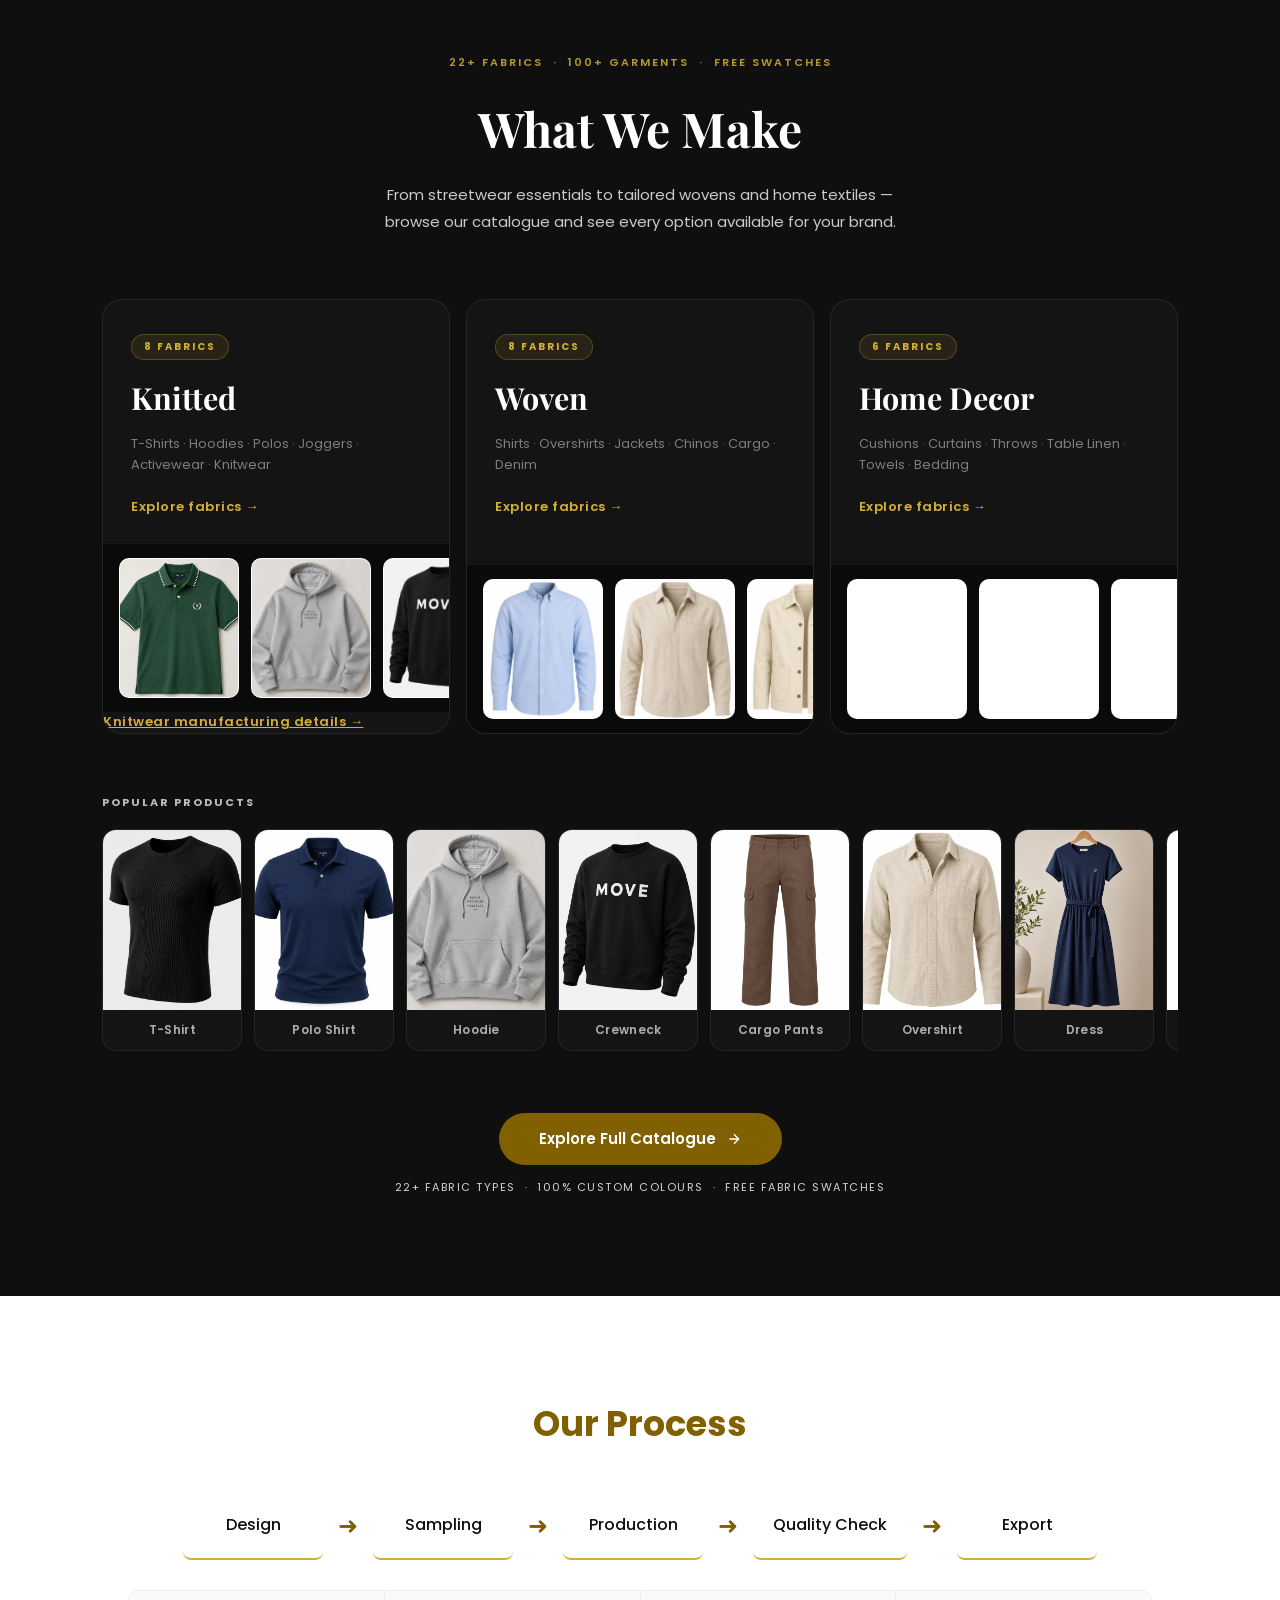
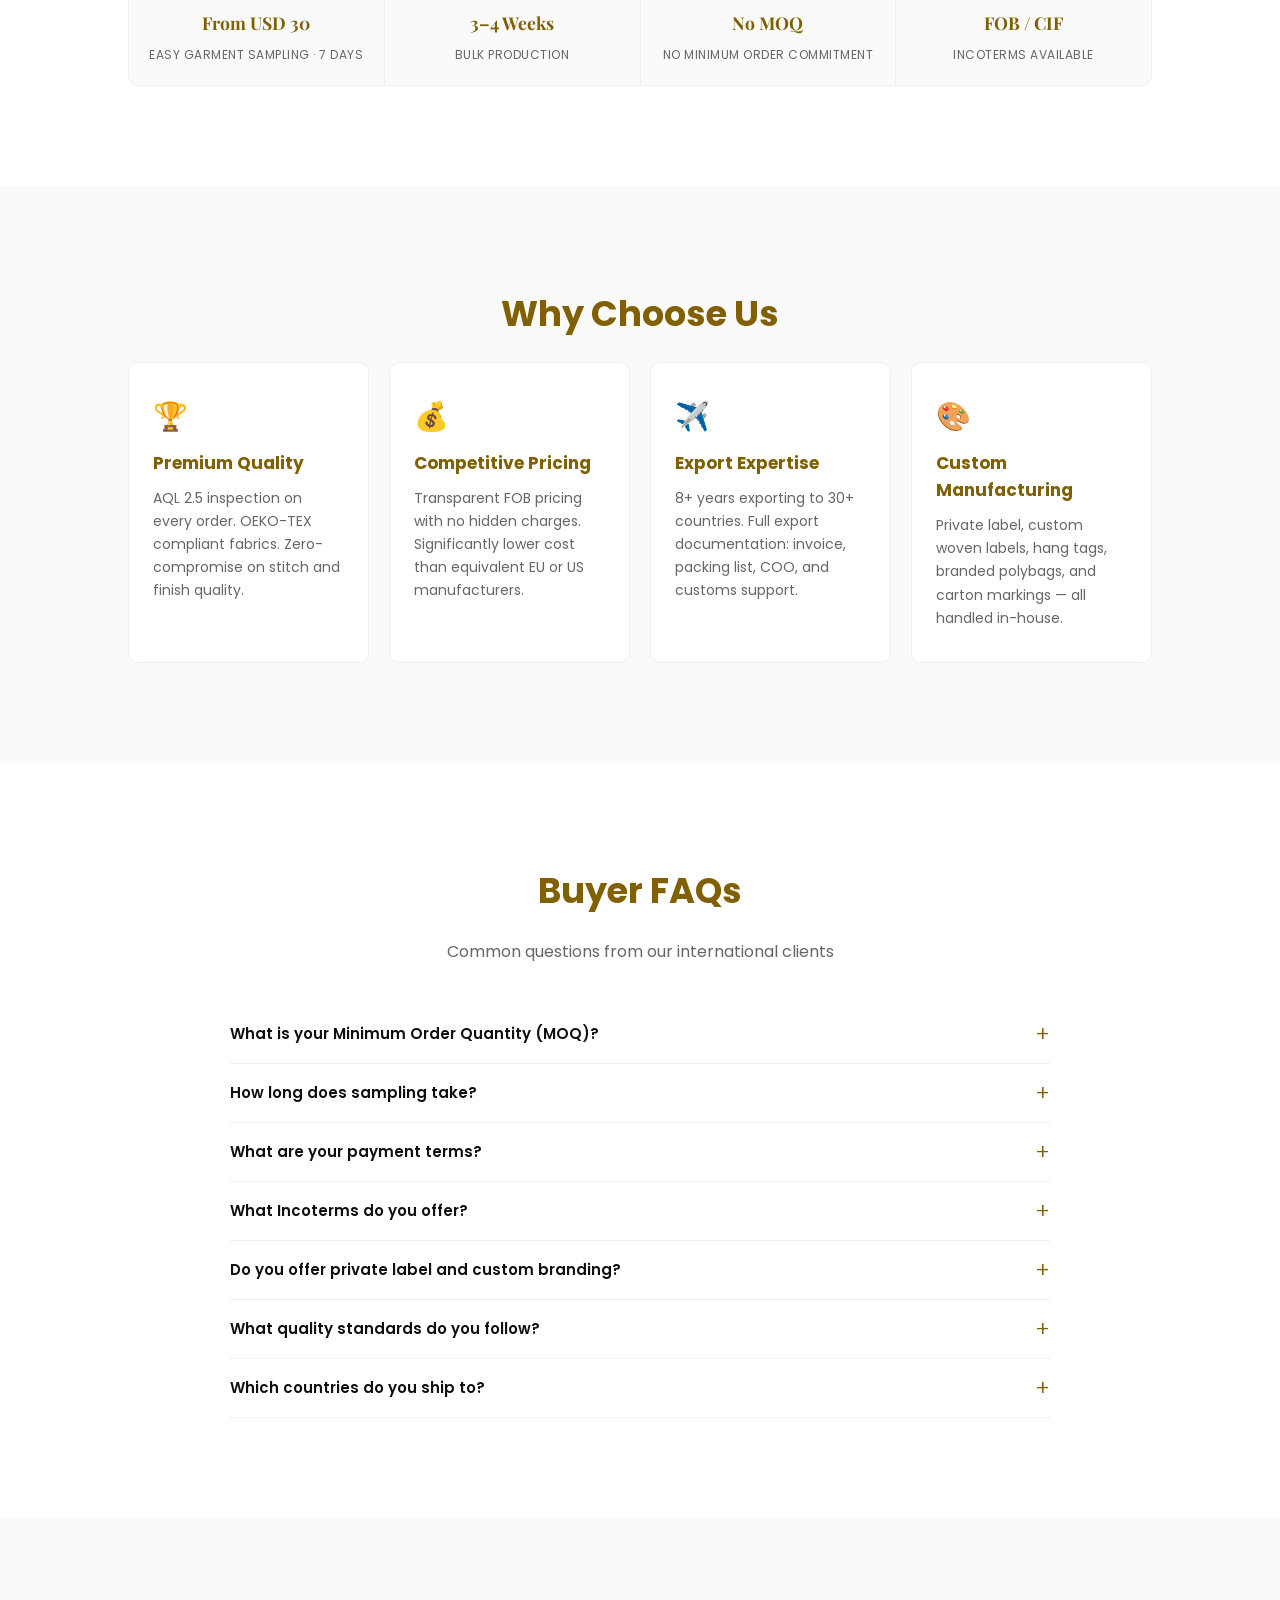
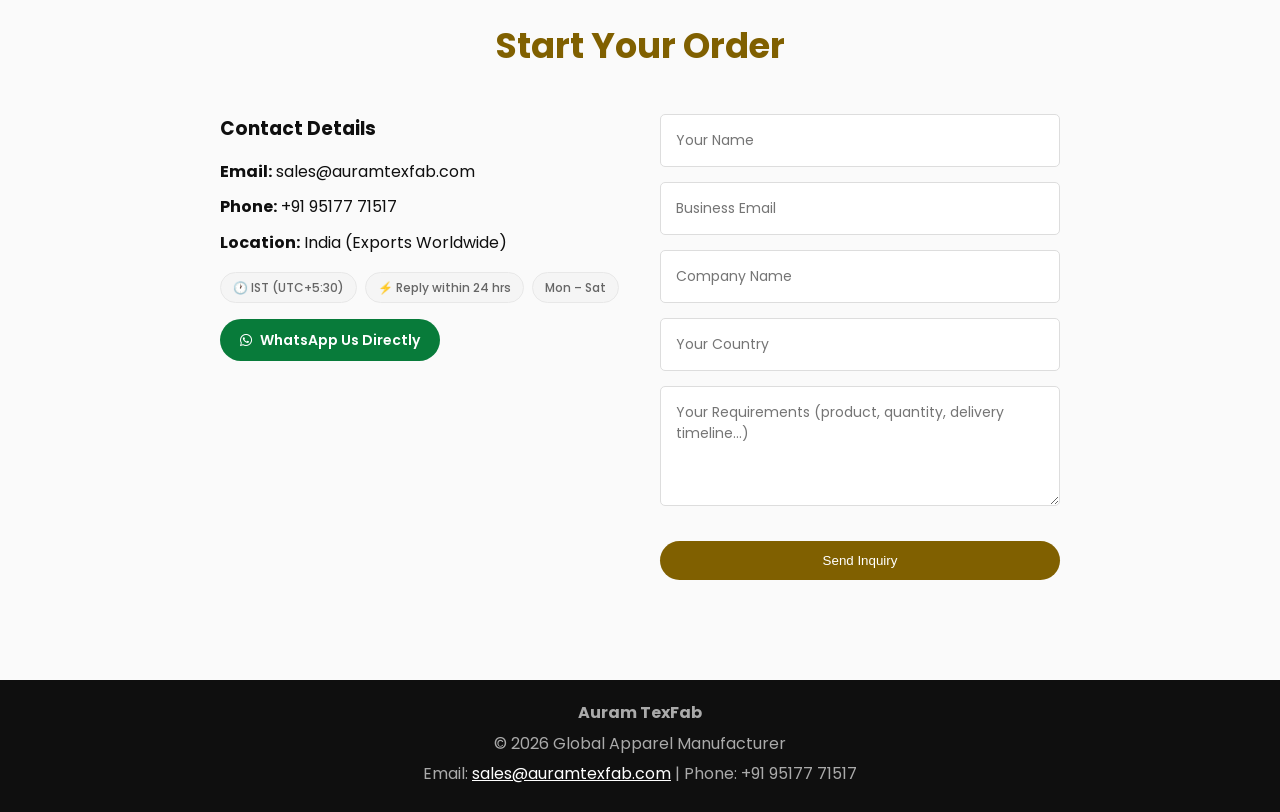
==== commit 6a3840cf: "Add service pages and mobile refinements" ====
--- a/index.html
+++ b/index.html
@@ -4,10 +4,10 @@
     <meta charset="UTF-8" />
     <meta name="viewport" content="width=device-width, initial-scale=1.0" />
 
-        <meta name="description" content="Premium apparel sourcing and custom garment manufacturing from India. Explore Auram TexFab’s quality, production capabilities, and fabric collection." />
+        <meta name="description" content="Auram TexFab manufactures custom apparel in India for global brands. Explore knitwear, woven garments and home textiles, or request a production quote." />
     <link rel="canonical" href="https://www.auramtexfab.com/" />
 <link rel="icon" type="image/png" sizes="128x128" href="/favicon.png" />
-    <title>Auram TexFab | Global Apparel Manufacturer</title>
+    <title>Custom Clothing Manufacturer in India | Auram TexFab</title>
     <script type="application/ld+json">
       {
         "@context": "https://schema.org",
@@ -41,12 +41,6 @@
     <link rel="preconnect" href="https://fonts.gstatic.com" crossorigin />
     <link rel="preload" href="https://fonts.googleapis.com/css2?family=Playfair+Display:wght@600&amp;family=Poppins:wght@300;400;500;600&amp;display=swap" as="style" onload="this.onload=null;this.rel='stylesheet'" />
     <noscript><link rel="stylesheet" href="https://fonts.googleapis.com/css2?family=Playfair+Display:wght@600&amp;family=Poppins:wght@300;400;500;600&amp;display=swap" /></noscript>
-  
-    <!-- Vercel Web Analytics -->
-    <script>
-      window.va = window.va || function () { (window.vaq = window.vaq || []).push(arguments); };
-    </script>
-    <script defer src="/_vercel/insights/script.js"></script>
   </head>
 
   <body>
@@ -66,7 +60,7 @@
         <a href="index.html#process">Process</a>
         <a href="gallery.html">Our Factory</a>
         <a href="index.html#faq">FAQs</a>
-        <a href="catalogue/index.html">Fabric Library</a>
+        <a href="catalogue/index.html">Catalogue</a>
         <a href="index.html#contact">Contact</a>
       </div>
     </nav>
@@ -77,9 +71,19 @@
 
       <div class="hero-content">
         <img src="LogoOptimized.svg" class="hero-logo" alt="Auram TexFab Hero Logo"  width="512" height="341" fetchpriority="high" decoding="async"/>
-        <h1>Auram TexFab</h1>
-        <p>Premium Apparel Sourcing &amp; Production Partner</p>
-        <a href="#contact" class="btn">Request Quote</a>
+        <h1>Custom Clothing Manufacturer in India</h1>
+        <p class="hero-description">Auram TexFab helps global brands source and produce custom apparel, from knitwear and woven garments to home textiles.</p>
+        <a href="#contact" class="btn">Request a Production Quote</a>
+      </div>
+      <div class="hero-highlights" aria-label="Sampling and order details">
+        <div class="hero-highlight hero-highlight-left">
+          <strong>Easy sampling</strong>
+          <span>Garment samples from USD 30</span>
+        </div>
+        <div class="hero-highlight hero-highlight-right">
+          <strong>No MOQ</strong>
+          <span>No minimum order commitment</span>
+        </div>
       </div>
     </section>
 
@@ -103,14 +107,49 @@
       </div>
     </div>
 
+    <section class="service-strip" aria-label="Manufacturing services">
+      <div class="service-strip-item">
+        <i class="fa-solid fa-shirt" aria-hidden="true"></i>
+        <h2>Custom Manufacturing</h2>
+        <p>T-shirts, polos, hoodies and more</p>
+      </div>
+      <div class="service-strip-item">
+        <i class="fa-solid fa-tags" aria-hidden="true"></i>
+        <h2>Private Label</h2>
+        <p>Your labels and brand details</p>
+      </div>
+      <div class="service-strip-item">
+        <i class="fa-solid fa-layer-group" aria-hidden="true"></i>
+        <h2>Fabric Sourcing</h2>
+        <p>Knitwear, wovens and home textiles</p>
+      </div>
+      <div class="service-strip-item">
+        <i class="fa-solid fa-box-open" aria-hidden="true"></i>
+        <h2>Branding &amp; Packaging</h2>
+        <p>Hang tags, labels and branded polybags</p>
+      </div>
+      <div class="service-strip-item">
+        <i class="fa-solid fa-arrows-left-right" aria-hidden="true"></i>
+        <h2>Flexible Quantities</h2>
+        <p>No MOQ commitment</p>
+      </div>
+      <div class="service-strip-item">
+        <i class="fa-solid fa-scissors" aria-hidden="true"></i>
+        <h2>Easy Sampling</h2>
+        <p>Garment samples from USD 30</p>
+      </div>
+    </section>
+
     <!-- ABOUT -->
     <section id="about" class="section">
       <h2>About Us</h2>
       <p class="sub-text">
-        Auram TexFab is a premium apparel solutions partner based in India,
-        serving the USA, UK, Europe, and global markets with export-quality
-        garments. We bring together craftsmanship, scalability, and precision to
-        deliver excellence at every stage.
+        Launching your first clothing brand, building a new collection, or
+        sourcing for a corporate team? Auram TexFab makes it easy to get started
+        with high-quality T-shirts, polos, hoodies, and a wide range of knitwear
+        in distinctive fabric blends. We offer flexible, low-MOQ production,
+        garment sampling from USD 30, and responsive support from fabric
+        selection through export.
       </p>
 
       <div class="market-flags">
@@ -135,7 +174,7 @@
           <h2>What We Make</h2>
           <p class="collection-sub">
             From streetwear essentials to tailored wovens and home textiles —
-            browse our fabric library and see every option available for your
+            browse our catalogue and see every option available for your
             brand.
           </p>
         </div>
@@ -313,7 +352,7 @@
 
         <div class="collection-cta">
           <a href="catalogue/index.html" class="btn-catalogue">
-            Explore Full Fabric Library
+            Explore Full Catalogue
             <svg
               viewBox="0 0 24 24"
               fill="none"
@@ -327,7 +366,7 @@
           </a>
           <p class="cta-note">
             22+ fabric types &nbsp;·&nbsp; 100% custom colours &nbsp;·&nbsp;
-            Free swatches
+            Free fabric swatches
           </p>
         </div>
       </div>
@@ -338,21 +377,21 @@
       <h2>Our Process</h2>
 
       <div class="process">
-        <div class="process-step">Design</div>
+        <a class="process-step" href="design.html">Design</a>
         <div class="process-arrow">&#10140;</div>
-        <div class="process-step">Sampling</div>
+        <a class="process-step" href="sampling.html">Sampling</a>
         <div class="process-arrow">&#10140;</div>
-        <div class="process-step">Production</div>
+        <a class="process-step" href="production.html">Production</a>
         <div class="process-arrow">&#10140;</div>
-        <div class="process-step">Quality Check</div>
+        <a class="process-step" href="quality-control.html">Quality Check</a>
         <div class="process-arrow">&#10140;</div>
-        <div class="process-step">Export</div>
+        <a class="process-step" href="export.html">Export</a>
       </div>
 
       <div class="process-timeline">
         <div class="timeline-item">
-          <strong>7 Days</strong>
-          <span>Sample Production</span>
+          <strong>From USD 30</strong>
+          <span>Easy garment sampling · 7 days</span>
         </div>
         <div class="timeline-item">
           <strong>3–4 Weeks</strong>
@@ -360,7 +399,7 @@
         </div>
         <div class="timeline-item">
           <strong>No MOQ</strong>
-          <span>Start small, scale fast</span>
+          <span>No minimum order commitment</span>
         </div>
         <div class="timeline-item">
           <strong>FOB / CIF</strong>
@@ -433,9 +472,9 @@
             <span class="faq-icon">+</span>
           </button>
           <div class="faq-answer">
-            We offer free fabric sampling so you can feel the quality before
-            committing to an order. Garment sample production takes 7 days after
-            design and fabric confirmation.
+            Fabric swatches are free so you can review the material before
+            committing to an order. Garment samples start at USD 30 and take
+            7 days to produce after design and fabric confirmation.
           </div>
         </div>
 
--- a/Style.css
+++ b/Style.css
@@ -11,6 +11,16 @@
   margin: 0;
   padding: 0;
   box-sizing: border-box;
+}
+
+html {
+  scroll-behavior: smooth;
+  overflow-x: clip;
+}
+
+img,
+video {
+  max-width: 100%;
 }
 
 body {
@@ -38,7 +48,7 @@
 }
 
 .nav-logo {
-  height: 100px;
+  height: 112px;
   width: auto;
   object-fit: contain;
   transition: 0.3s;
@@ -74,6 +84,8 @@
   border: none;
   cursor: pointer;
   color: var(--black);
+  min-width: 44px;
+  min-height: 44px;
 }
 
 /* HERO */
@@ -145,7 +157,7 @@
 }
 
 .hero-logo {
-  height: 180px;
+  height: clamp(150px, 18vw, 190px);
   margin-bottom: 20px;
 }
 
@@ -159,6 +171,84 @@
   font-family: 'Playfair Display', serif;
   font-size: 3.5rem;
   line-height: 1.2;
+}
+
+.bg-home .hero-content h1 {
+  max-width: 900px;
+  margin: 0 auto;
+  font-size: clamp(2.25rem, 5vw, 3.5rem);
+}
+
+.hero-description {
+  max-width: 680px;
+  margin: 14px auto 0;
+  font-size: 1.05rem;
+  line-height: 1.7;
+}
+
+.hero.bg-home {
+  min-height: 78vh;
+}
+
+.hero-highlights {
+  position: absolute;
+  inset: 0;
+  z-index: 2;
+  pointer-events: none;
+}
+
+.hero-highlight {
+  position: absolute;
+  top: 34%;
+  display: flex;
+  flex-direction: column;
+  gap: 5px;
+  width: 220px;
+  padding: 16px 18px;
+  color: white;
+  text-align: left;
+  background: rgba(15, 15, 15, 0.58);
+  border-left: 3px solid var(--gold);
+  backdrop-filter: blur(4px);
+}
+
+.hero-highlight strong {
+  color: #f2cf65;
+  font-size: 1rem;
+}
+
+.hero-highlight span {
+  font-size: 0.88rem;
+  line-height: 1.45;
+}
+
+.hero-highlight-left {
+  left: 6%;
+}
+
+.hero-highlight-right {
+  right: 6%;
+}
+
+@media (max-width: 900px) {
+  .hero.bg-home {
+    min-height: 92vh;
+  }
+
+  .hero-highlight {
+    top: auto;
+    bottom: 88px;
+    width: 42%;
+    padding: 12px;
+  }
+
+  .hero-highlight-left {
+    left: 5%;
+  }
+
+  .hero-highlight-right {
+    right: 5%;
+  }
 }
 
 .hero.hero-small h1 {
@@ -309,6 +399,8 @@
   border-radius: 8px;
   transition: all 0.3s ease;
   cursor: pointer;
+  color: inherit;
+  text-decoration: none;
 }
 
 .process-step:hover {
@@ -438,6 +530,44 @@
   }
 }
 
+@media (max-width: 900px) {
+  .nav-toggle {
+    display: block;
+  }
+
+  .nav-links {
+    display: flex;
+    flex-direction: column;
+    align-items: stretch;
+    width: 100%;
+    max-height: calc(100vh - 80px);
+    max-height: calc(100dvh - 80px);
+    overflow-y: auto;
+    background: white;
+    position: absolute;
+    top: 76px;
+    left: 0;
+    padding: 14px 0;
+    box-shadow: 0 5px 10px rgba(0, 0, 0, 0.1);
+    visibility: hidden;
+    opacity: 0;
+    transform: translateY(-10px);
+    transition: all 0.3s ease;
+  }
+
+  .nav-links.active {
+    visibility: visible;
+    opacity: 1;
+    transform: translateY(0);
+  }
+
+  .nav-links a {
+    margin: 0;
+    padding: 12px 6%;
+    font-size: 16px;
+  }
+}
+
 @media (max-width: 768px) {
   .collection-section {
     padding: 60px 5%;
@@ -458,7 +588,7 @@
   }
 
   .nav-logo {
-    height: 65px;
+    height: 72px;
     width: auto;
   }
 
@@ -489,8 +619,9 @@
   }
 
   .nav-links a {
-    margin: 8px 0;
-    font-size: 18px;
+    margin: 0;
+    padding: 12px 6%;
+    font-size: 16px;
   }
 
   .hero h1 {
@@ -503,6 +634,14 @@
 
   .section {
     padding: 60px 5%;
+  }
+
+  .section table,
+  .card table {
+    display: block;
+    max-width: 100%;
+    overflow-x: auto;
+    white-space: nowrap;
   }
 
   .process {
@@ -518,6 +657,38 @@
     align-items: center;
   }
 
+  .process-timeline {
+    display: grid;
+    grid-template-columns: repeat(2, minmax(0, 1fr));
+  }
+
+  .timeline-item {
+    min-width: 0;
+    padding: 16px 10px;
+    border-bottom: 1px solid #eee;
+  }
+
+  .timeline-item:nth-child(2n) {
+    border-right: none;
+  }
+
+  .timeline-item:last-child,
+  .timeline-item:nth-last-child(2) {
+    border-bottom: none;
+  }
+
+  .whatsapp {
+    width: 52px;
+    height: 52px;
+    right: 14px;
+    bottom: 14px;
+    font-size: 24px;
+  }
+
+  .whatsapp::before {
+    display: none;
+  }
+
   .contact-info {
     text-align: center;
   }
@@ -525,7 +696,26 @@
 
 @media (max-width: 480px) {
   .hero h1 {
-    font-size: 2rem;
+    font-size: clamp(1.8rem, 8vw, 2.2rem);
+    overflow-wrap: anywhere;
+  }
+
+  .hero.bg-home .hero-content h1 {
+    font-size: clamp(2rem, 9vw, 2.6rem);
+  }
+
+  .hero-description {
+    font-size: 0.95rem;
+  }
+
+  .section h2 {
+    font-size: 1.8rem;
+  }
+
+  .btn,
+  .btn-catalogue {
+    max-width: 100%;
+    padding: 12px 22px;
   }
 
   table {
@@ -846,6 +1036,82 @@
   opacity: 0.65;
 }
 
+.service-strip {
+  display: grid;
+  grid-template-columns: repeat(6, minmax(0, 1fr));
+  padding: 30px 5%;
+  background: #f7f6f3;
+  border-bottom: 1px solid #e9e6df;
+}
+
+.service-strip-item {
+  min-width: 0;
+  padding: 10px 16px;
+  text-align: center;
+  border-right: 1px solid #cfcac0;
+}
+
+.service-strip-item:last-child {
+  border-right: none;
+}
+
+.service-strip-item i {
+  display: block;
+  margin-bottom: 12px;
+  color: var(--gold-action);
+  font-size: 28px;
+}
+
+.service-strip-item h2 {
+  margin-bottom: 8px;
+  font-size: 13px;
+  line-height: 1.35;
+  text-transform: uppercase;
+}
+
+.service-strip-item p {
+  color: var(--gray);
+  font-size: 12px;
+  line-height: 1.5;
+}
+
+@media (max-width: 1000px) {
+  .service-strip {
+    grid-template-columns: repeat(3, minmax(0, 1fr));
+  }
+
+  .service-strip-item:nth-child(3n) {
+    border-right: none;
+  }
+
+  .service-strip-item:nth-child(n + 4) {
+    border-top: 1px solid #cfcac0;
+  }
+}
+
+@media (max-width: 600px) {
+  .service-strip {
+    grid-template-columns: repeat(2, minmax(0, 1fr));
+    padding: 20px 4%;
+  }
+
+  .service-strip-item {
+    padding: 16px 8px;
+  }
+
+  .service-strip-item:nth-child(3n) {
+    border-right: 1px solid #cfcac0;
+  }
+
+  .service-strip-item:nth-child(2n) {
+    border-right: none;
+  }
+
+  .service-strip-item:nth-child(n + 3) {
+    border-top: 1px solid #cfcac0;
+  }
+}
+
 /* ─── MARKET FLAGS ───────────────────────────────── */
 .market-flags {
   display: flex;
@@ -955,6 +1221,7 @@
 
 .faq-question {
   width: 100%;
+  min-height: 52px;
   background: none;
   border: none;
   padding: 18px 0;
@@ -1145,4 +1412,4 @@
   .contact-badge {
     text-align: center;
   }
-}+}
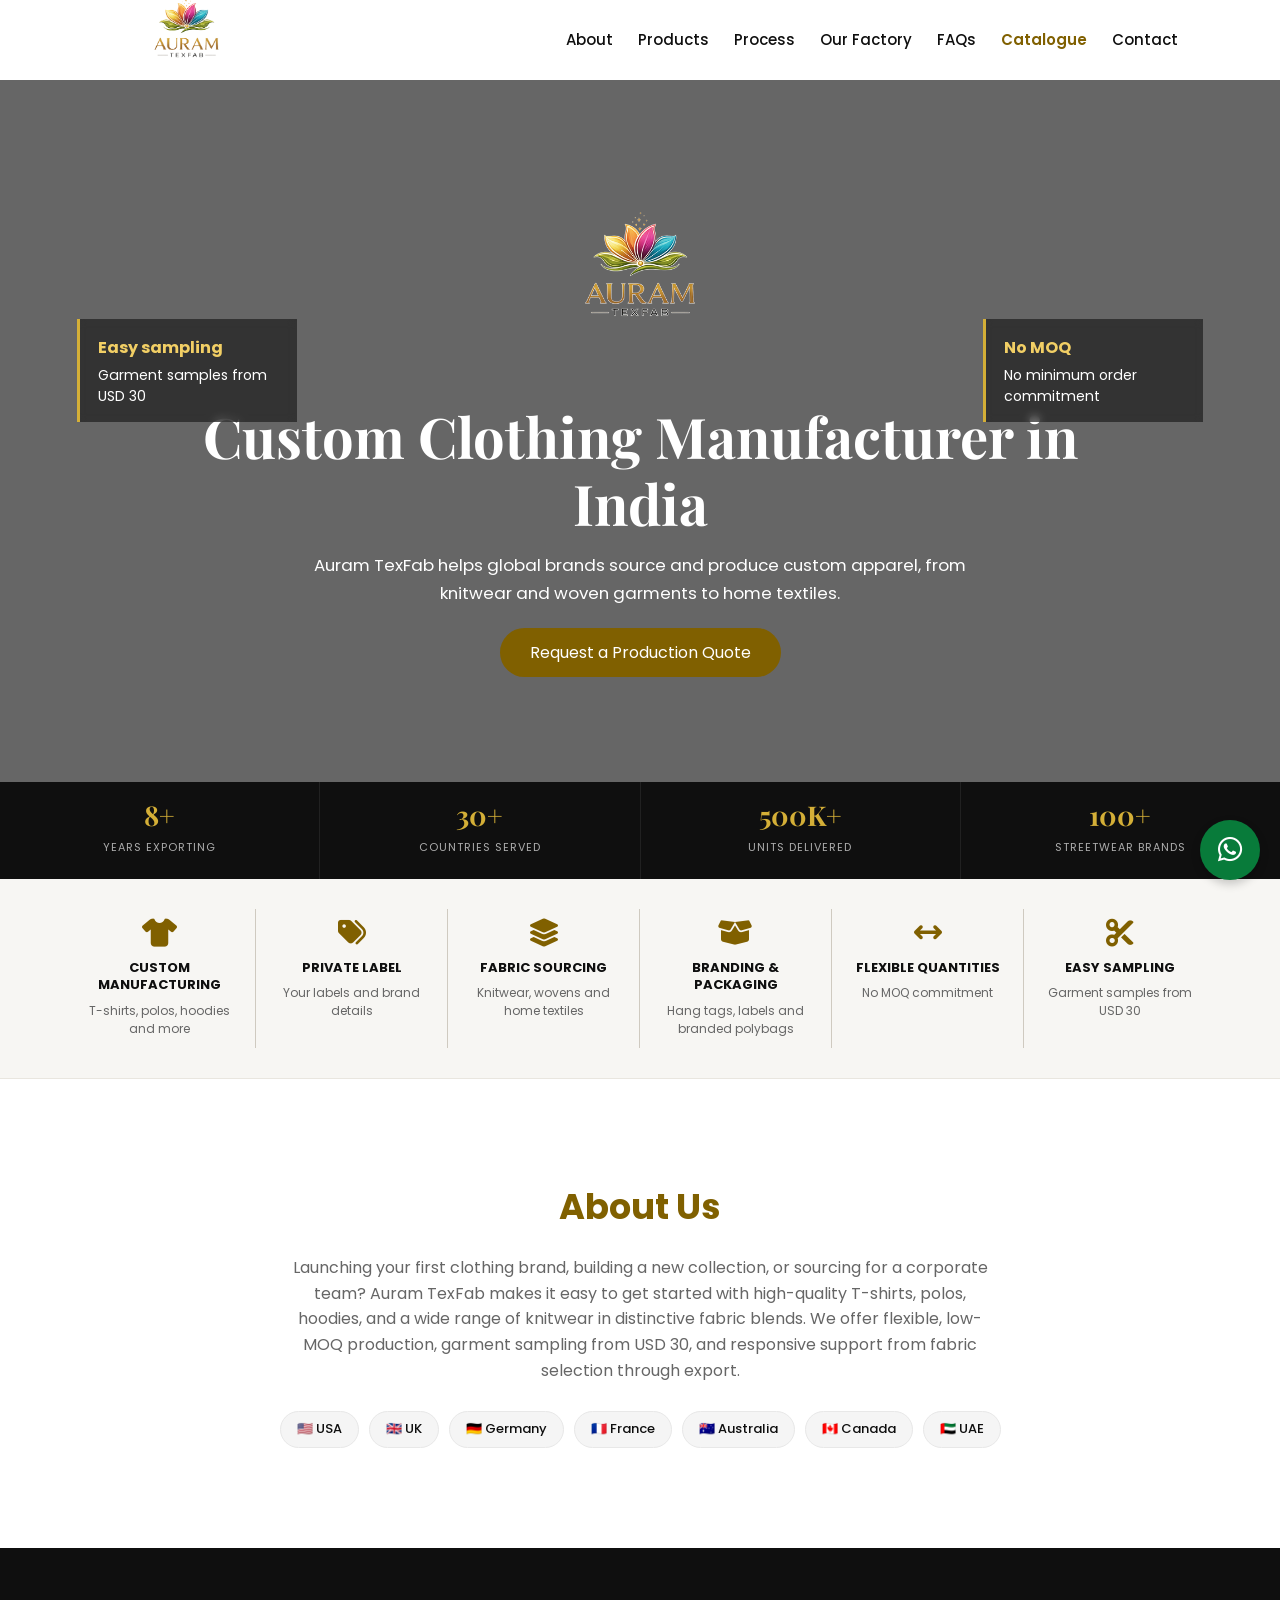
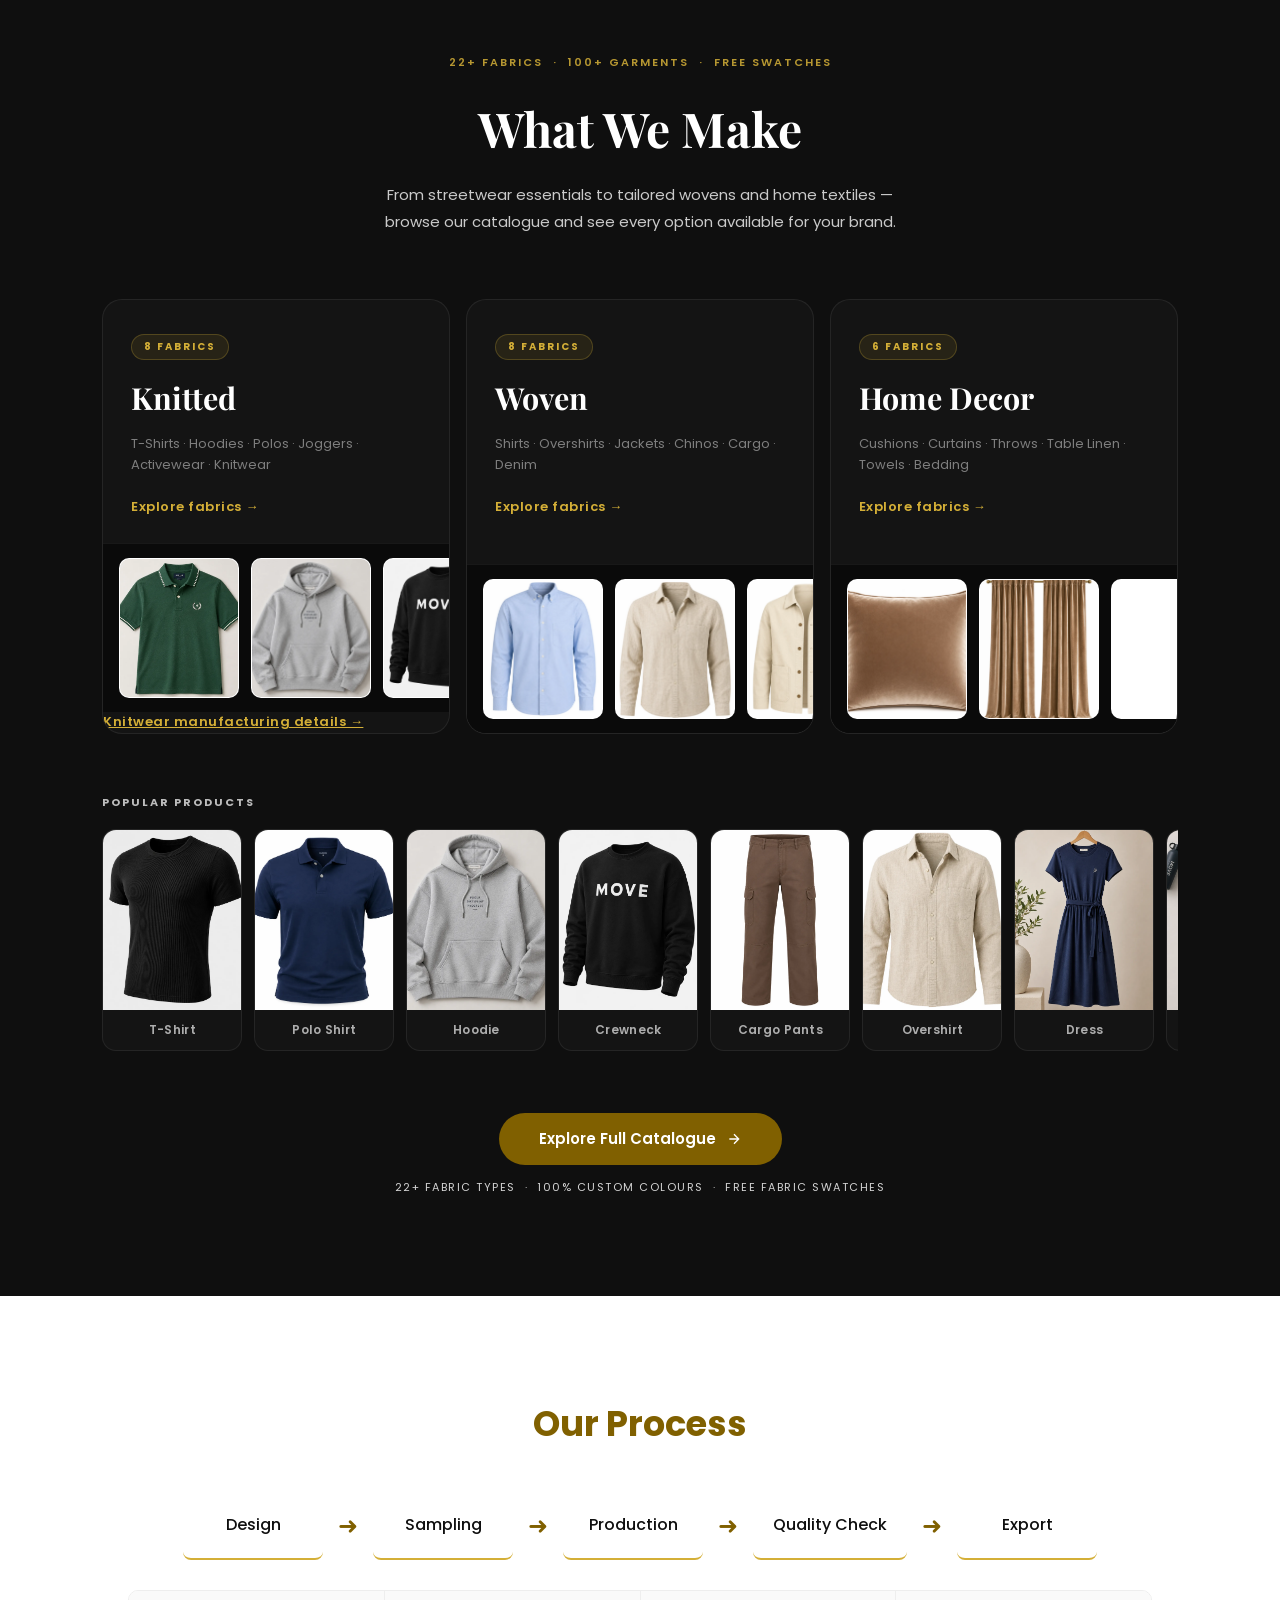
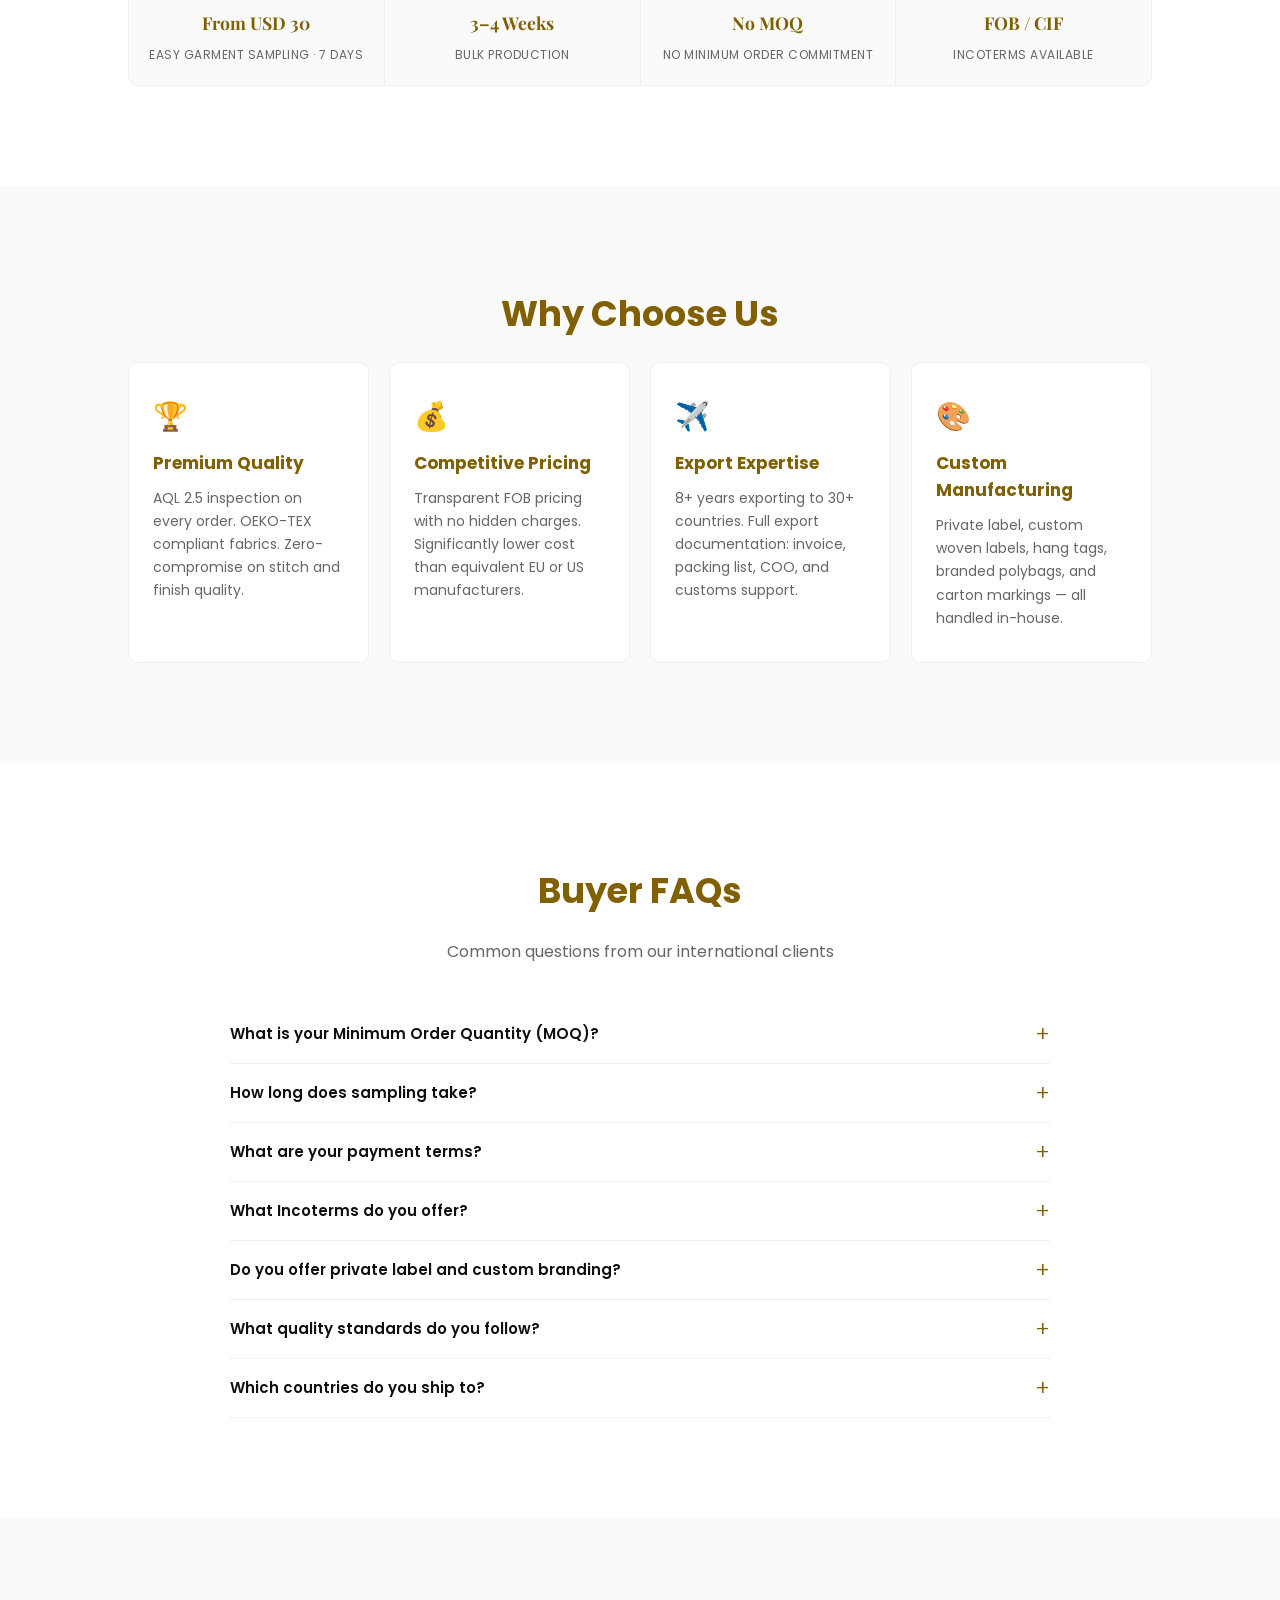
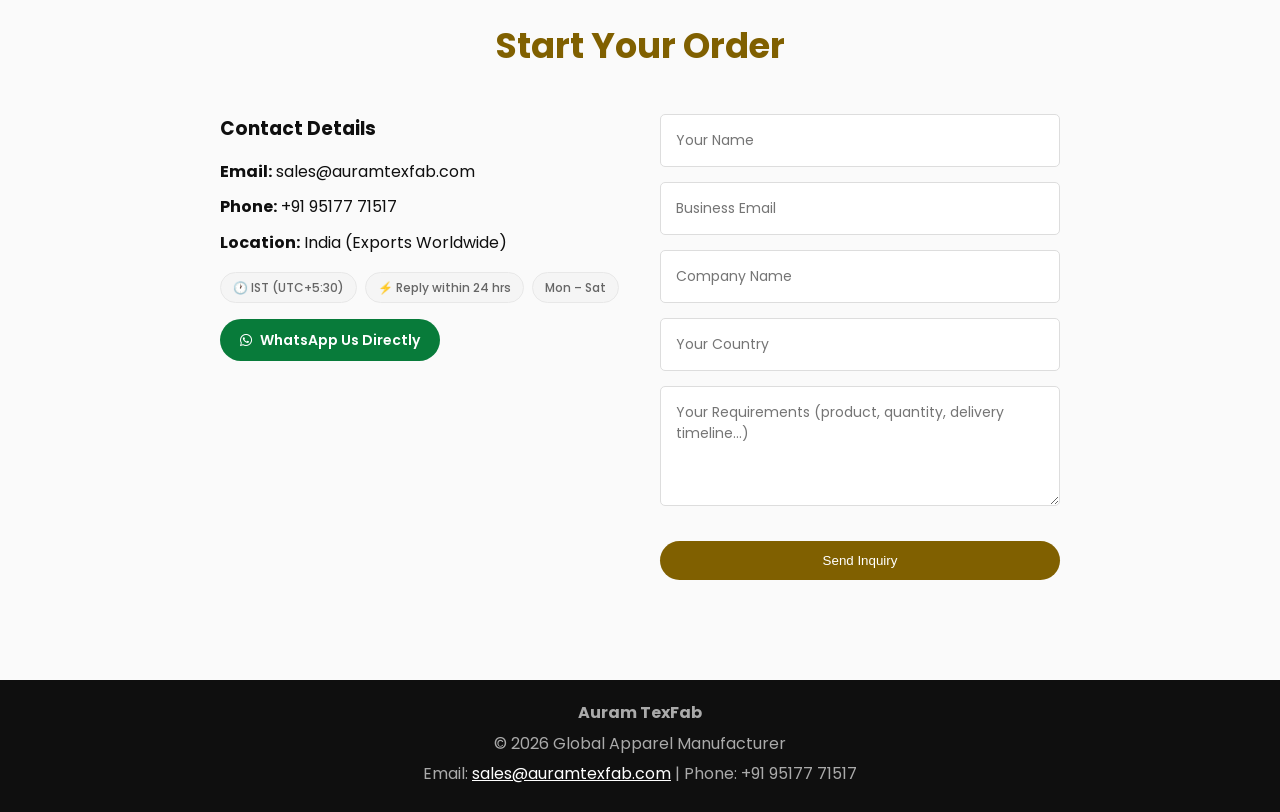
==== commit 2cc2c83c: "Add GA4 tag to every page" ====
--- a/index.html
+++ b/index.html
@@ -1,6 +1,14 @@
 <!doctype html>
 <html lang="en">
   <head>
+<!-- Google tag (gtag.js) -->
+<script async src="https://www.googletagmanager.com/gtag/js?id=G-LCKVNH53ZQ"></script>
+<script>
+  window.dataLayer = window.dataLayer || [];
+  function gtag(){dataLayer.push(arguments);}
+  gtag('js', new Date());
+  gtag('config', 'G-LCKVNH53ZQ');
+</script>
     <meta charset="UTF-8" />
     <meta name="viewport" content="width=device-width, initial-scale=1.0" />
 
@@ -615,6 +623,5 @@
     </a>
 
     <script src="Script.js"></script>
-    <script src="/analytics.js"></script>
 </body>
 </html>
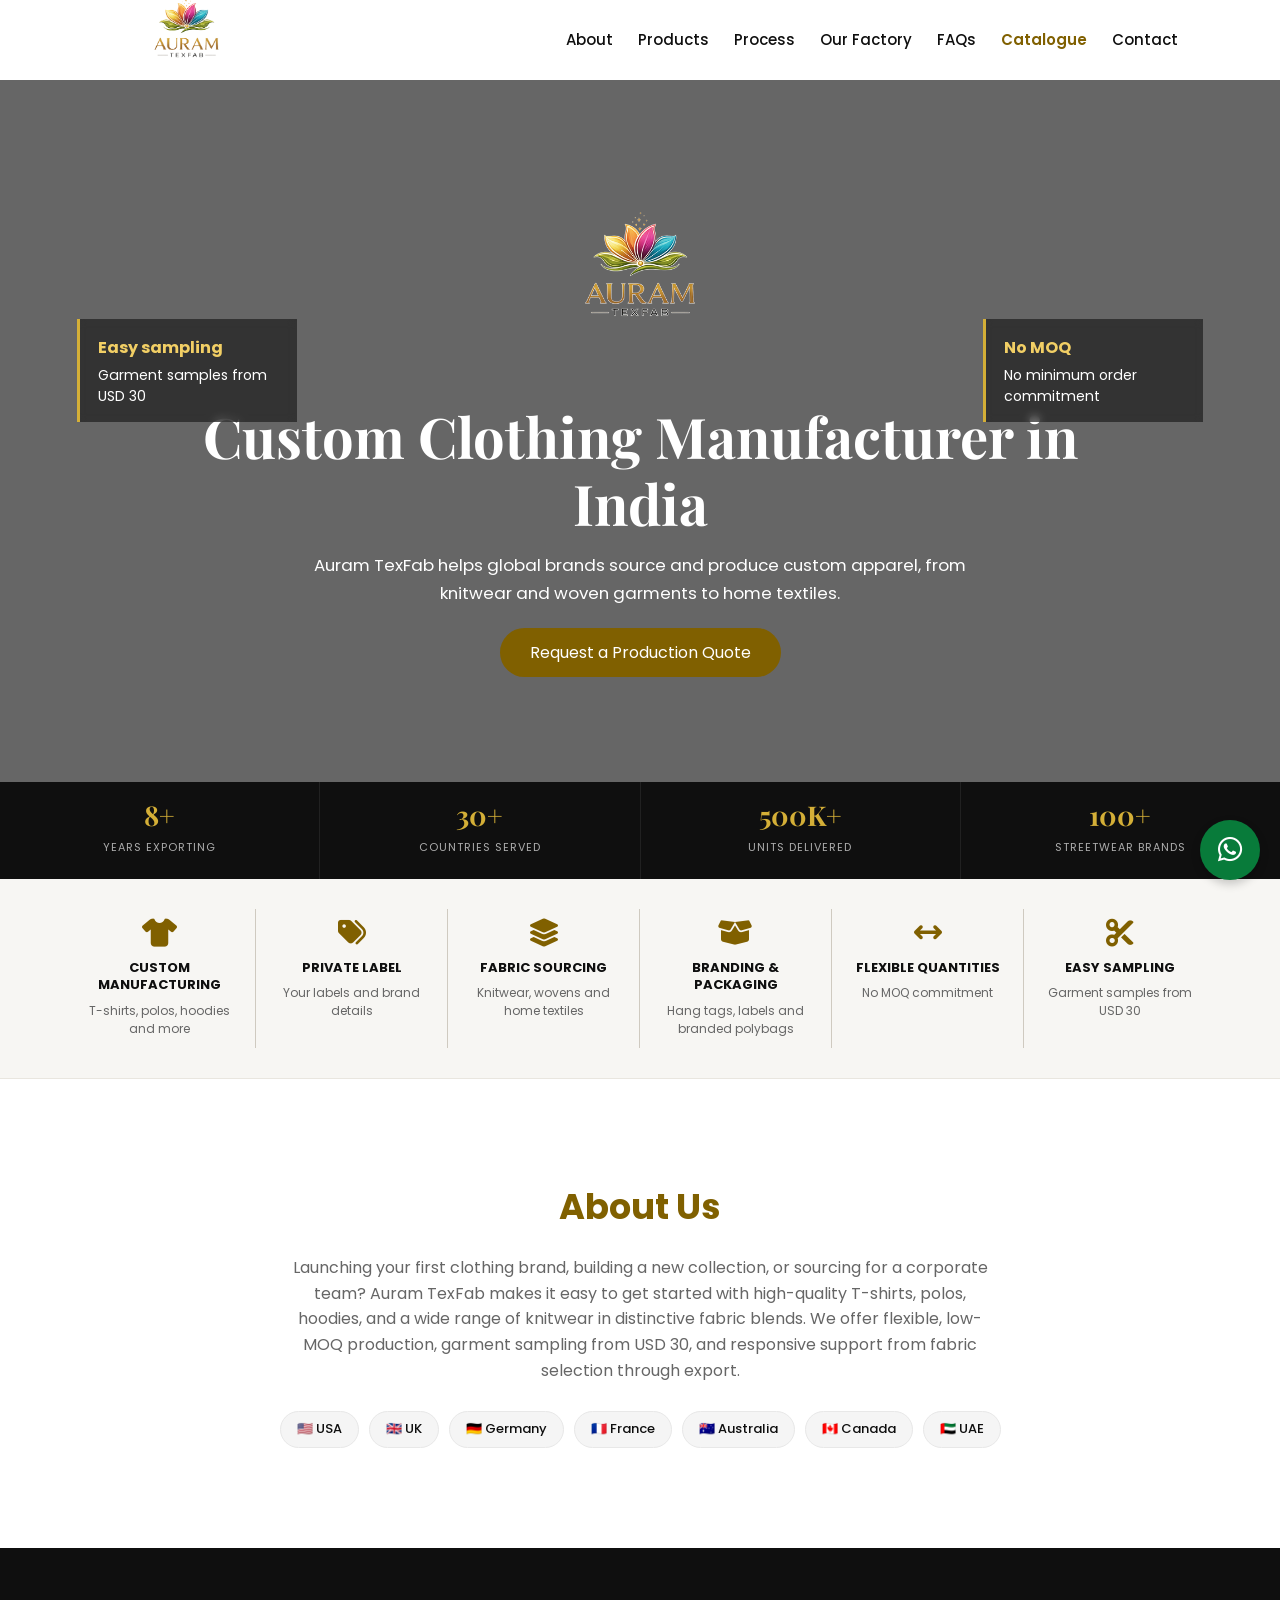
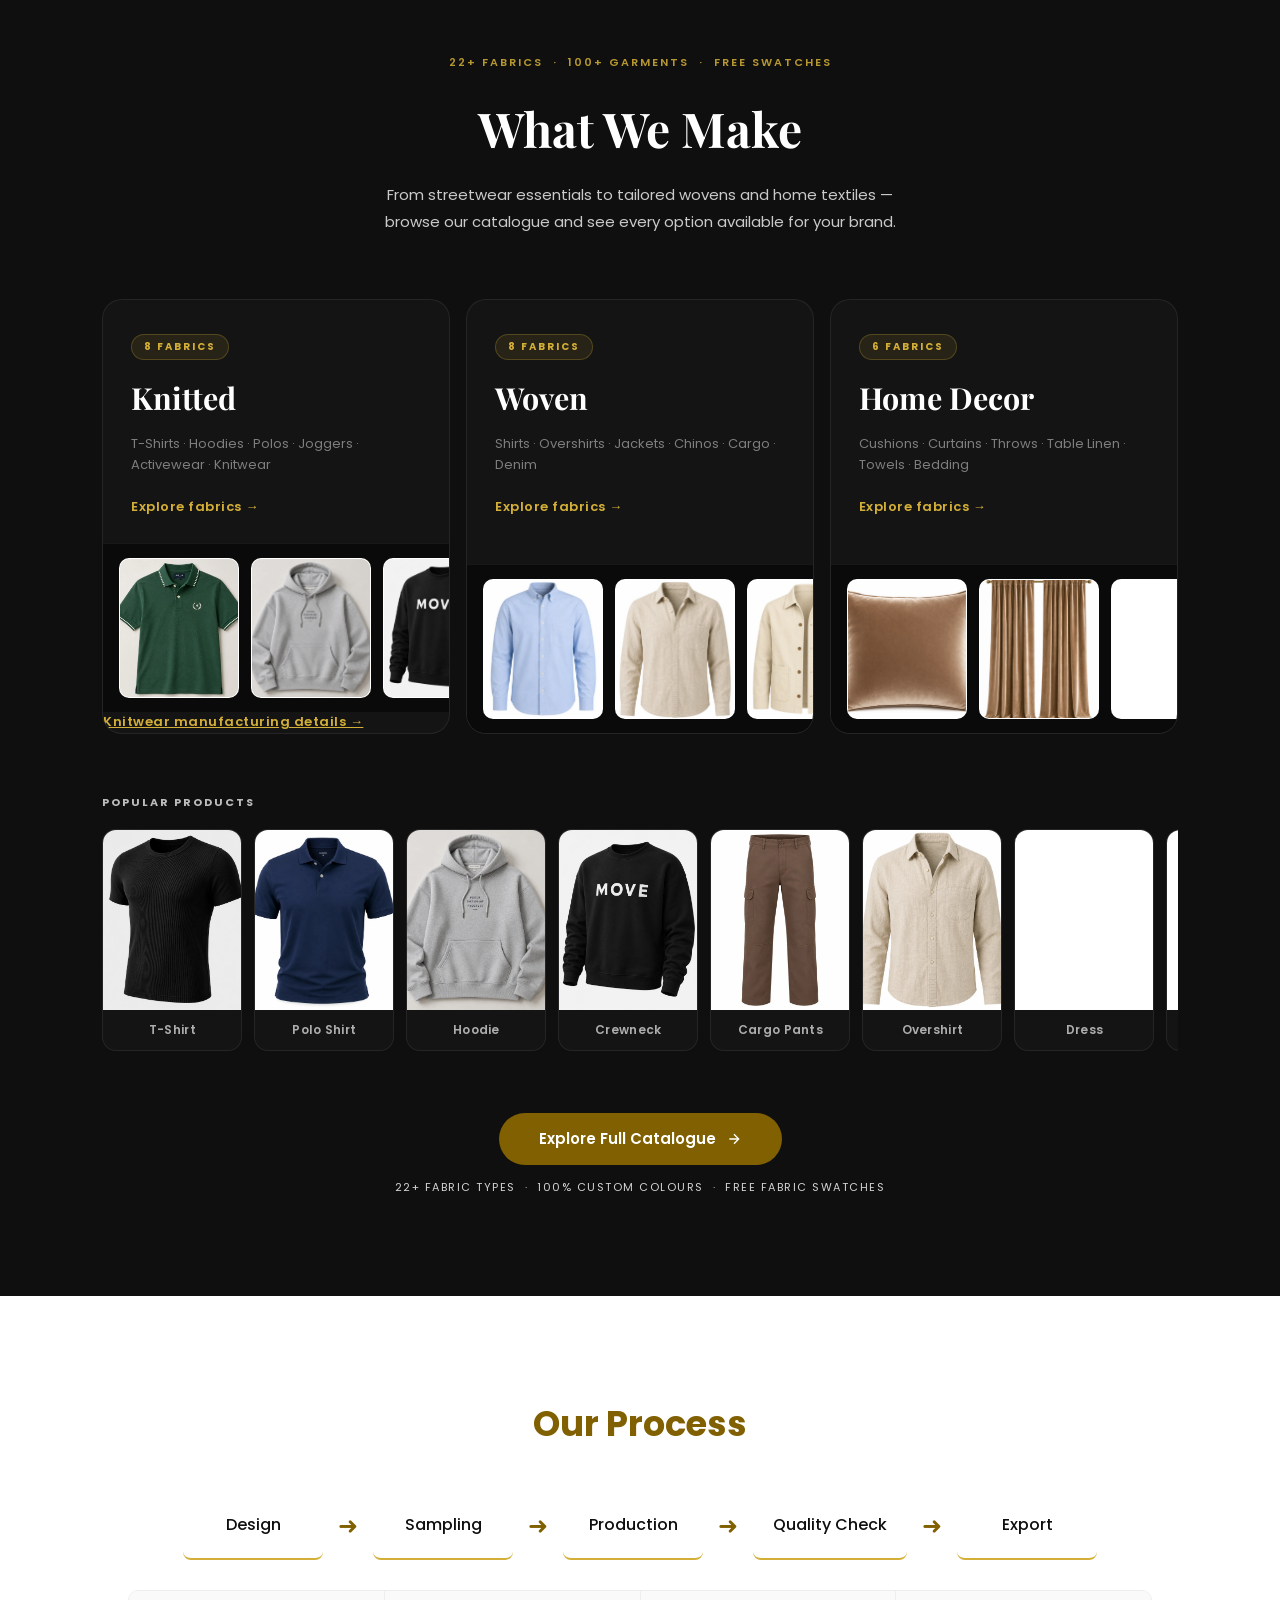
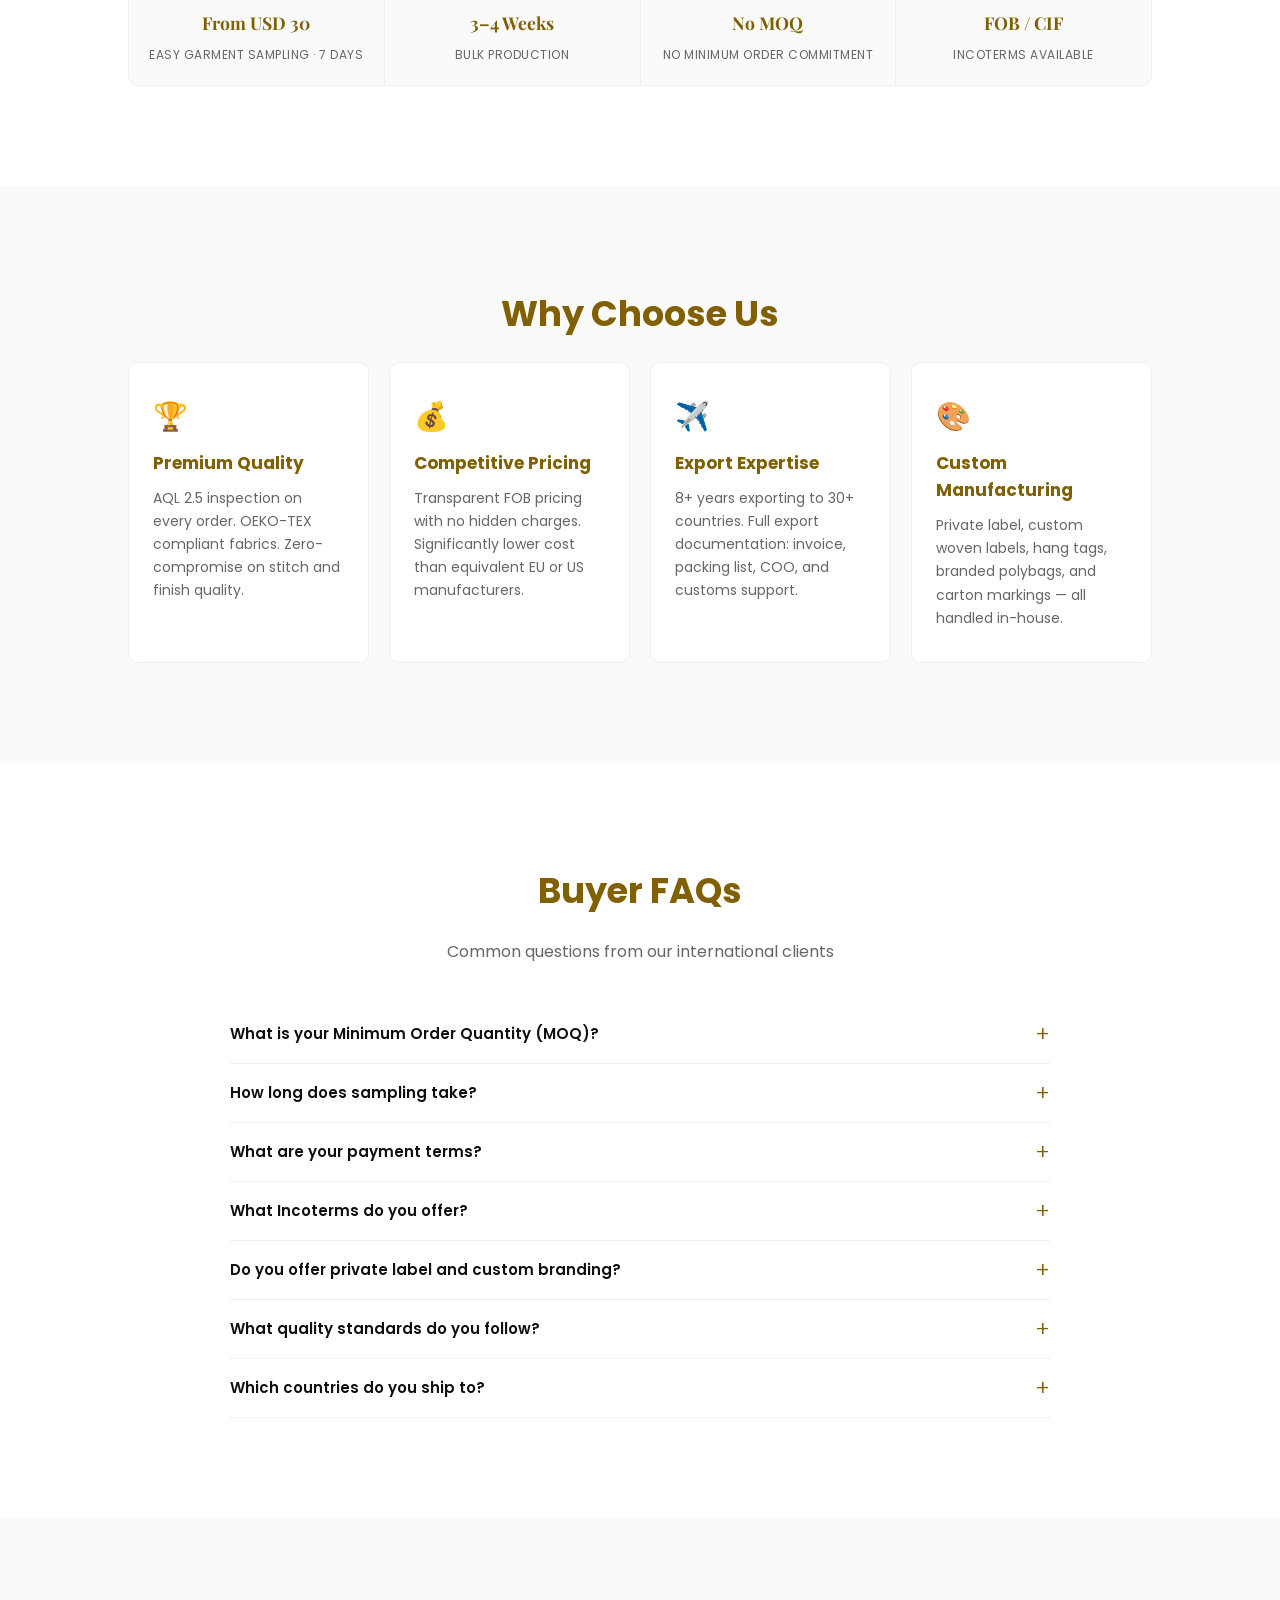
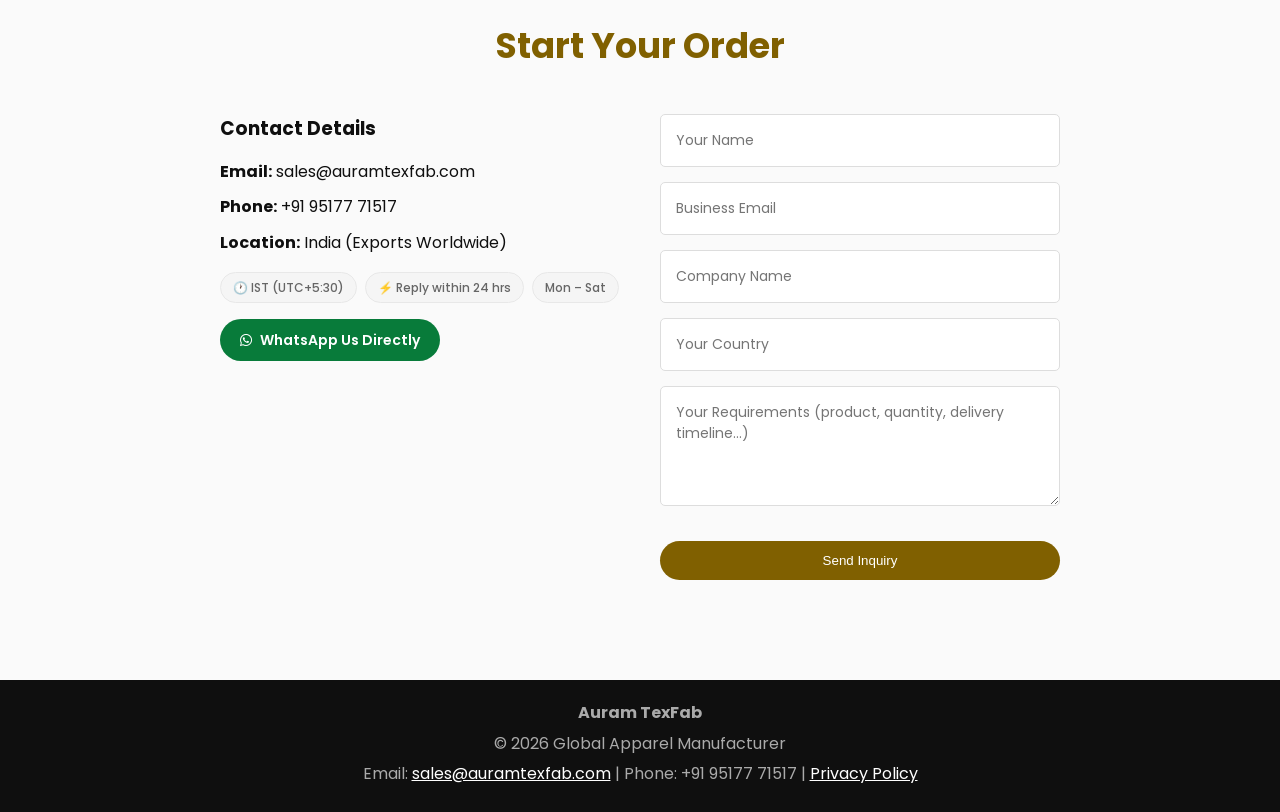
==== commit 22c55bda: "Add privacy policy page" ====
--- a/index.html
+++ b/index.html
@@ -607,7 +607,8 @@
       <p>
         Email:
         <a href="mailto:sales@auramtexfab.com">sales@auramtexfab.com</a> |
-        <span class="no-wrap">Phone: +91 95177 71517</span>
+        <span class="no-wrap">Phone: +91 95177 71517</span> |
+        <a href="privacy.html">Privacy Policy</a>
       </p>
     </footer>
 
